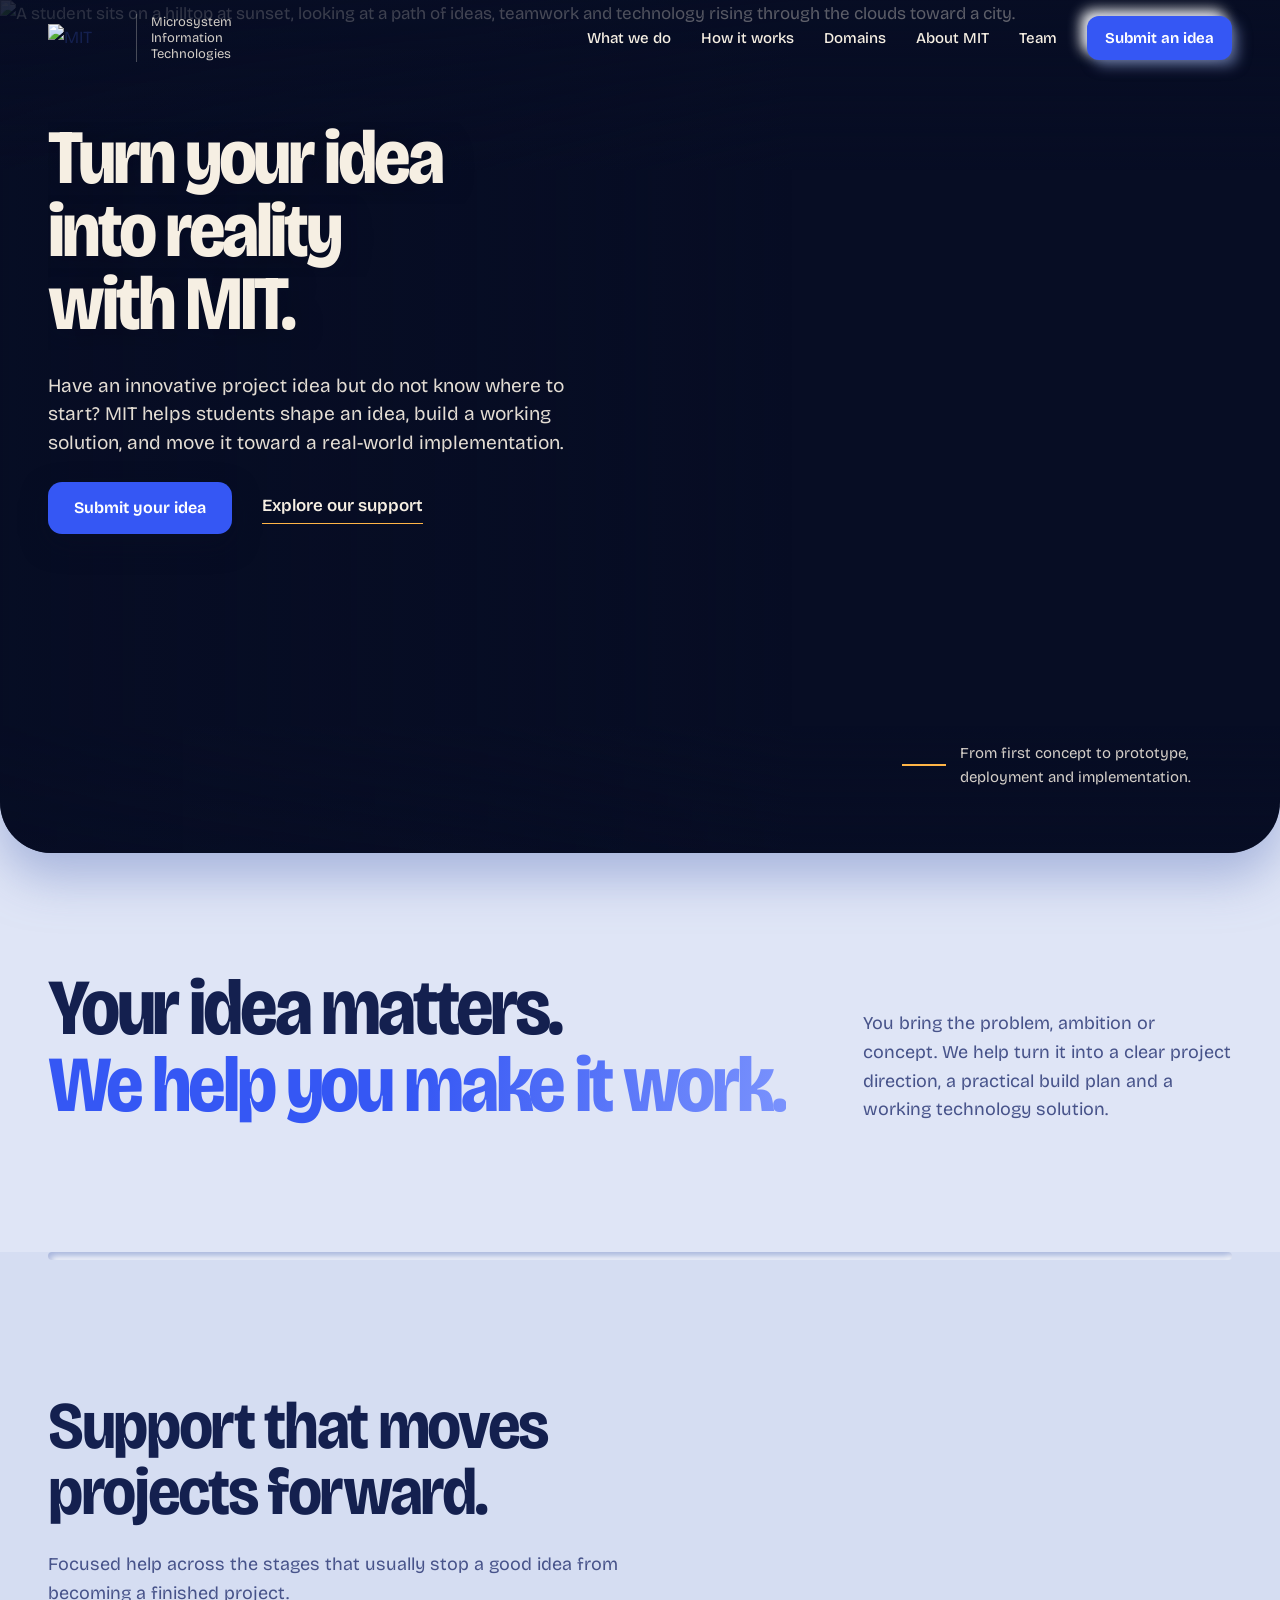
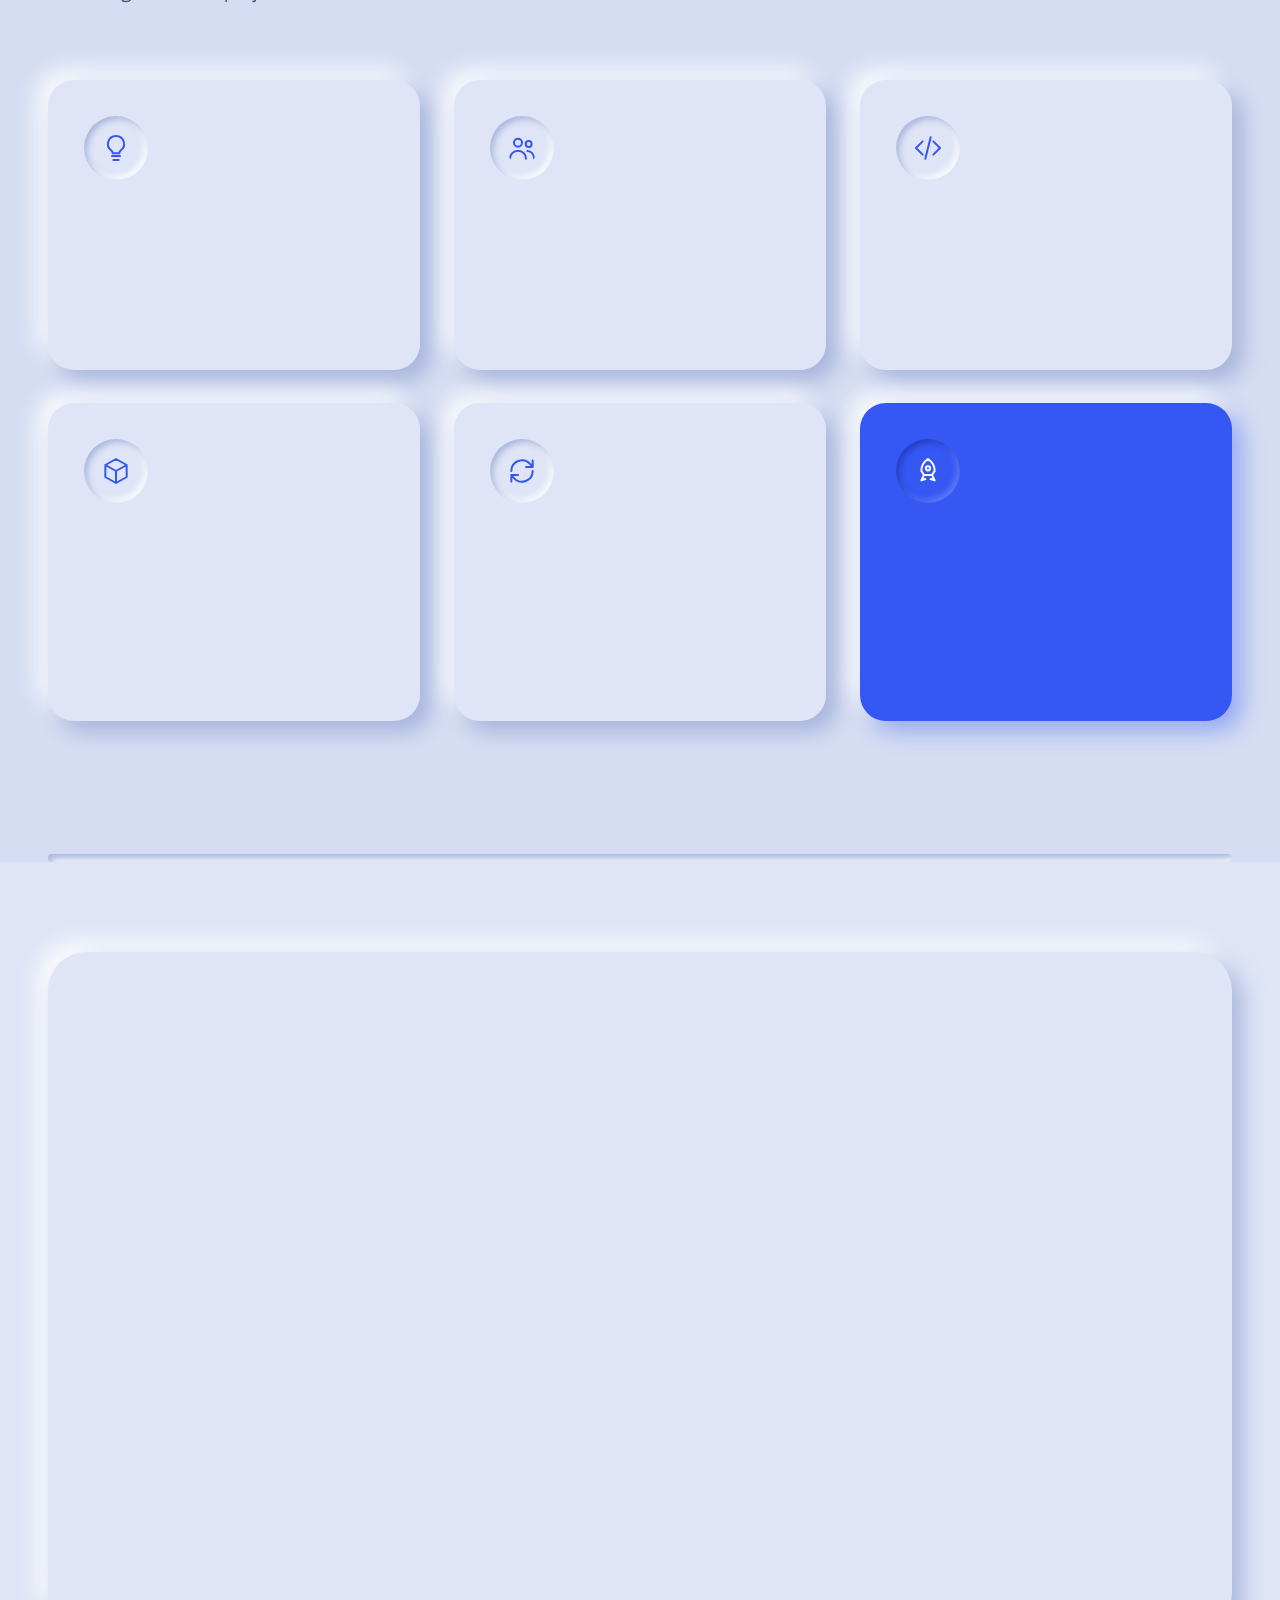
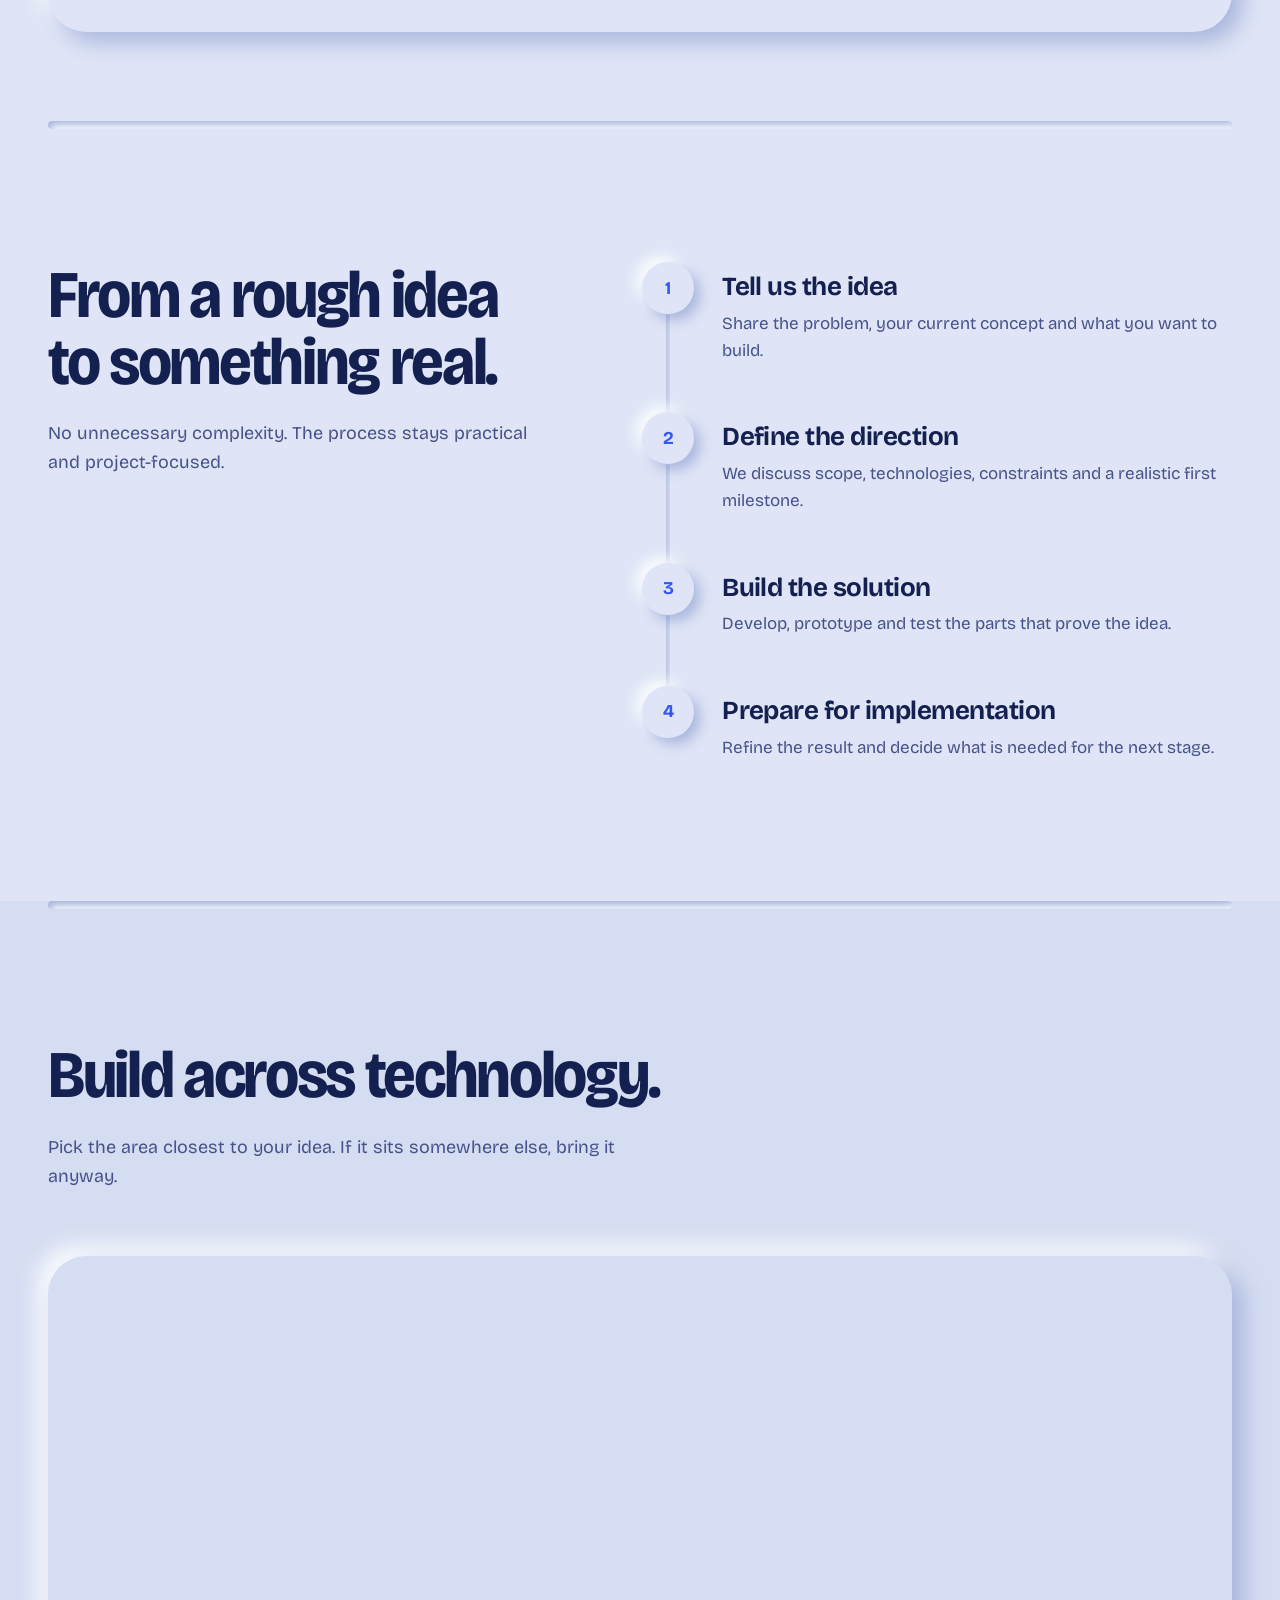
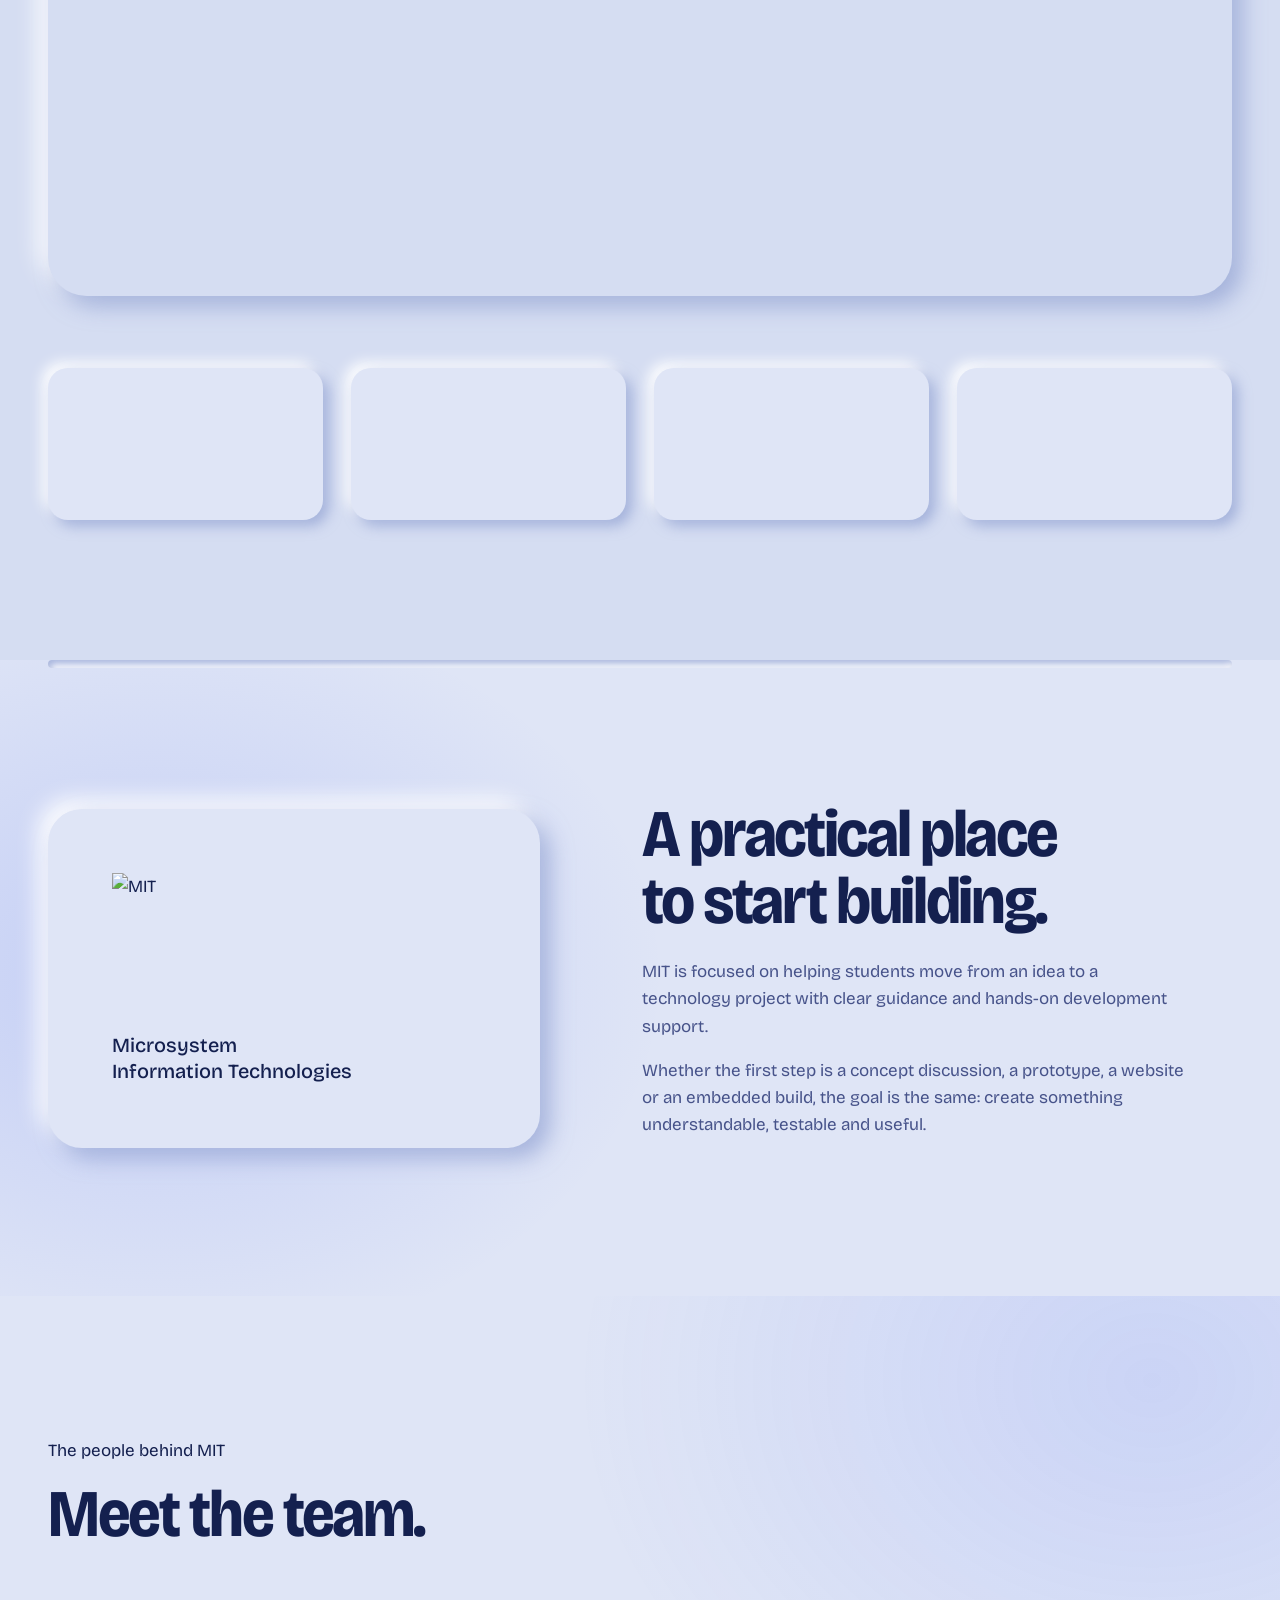
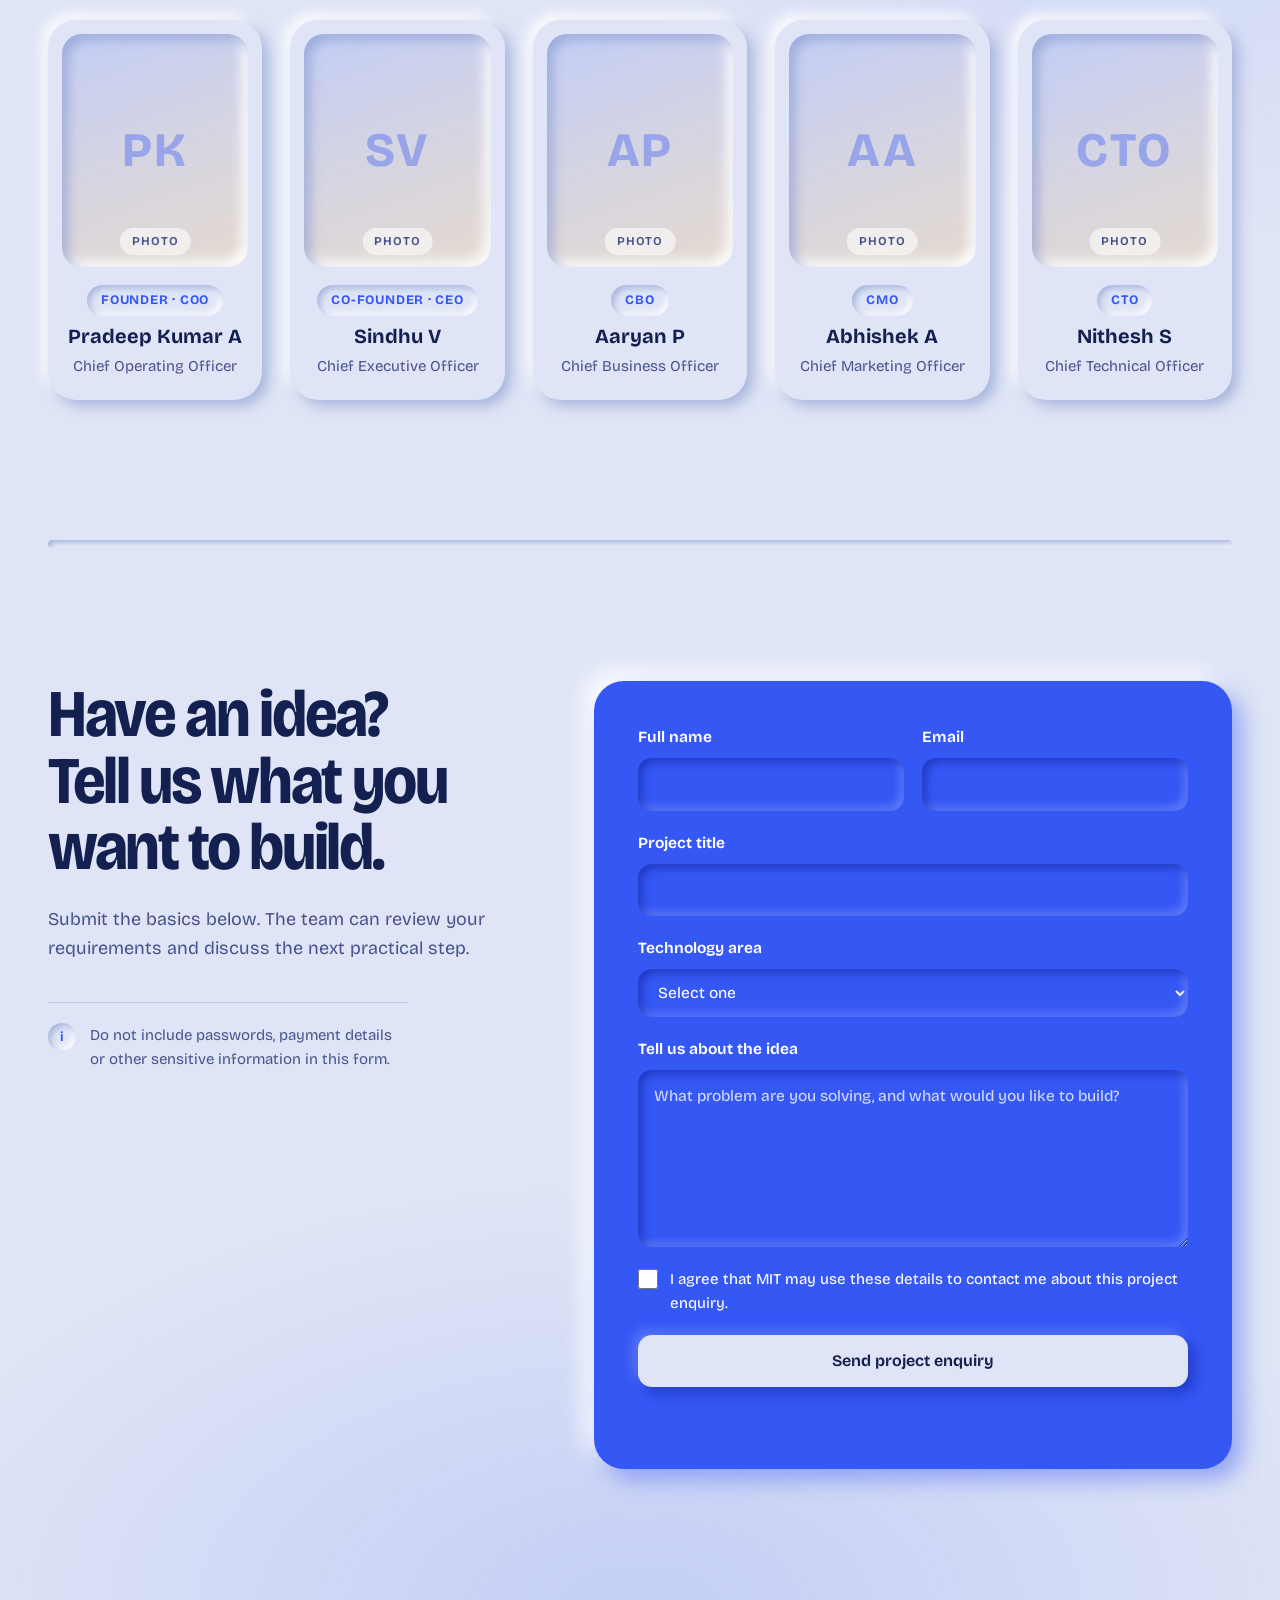
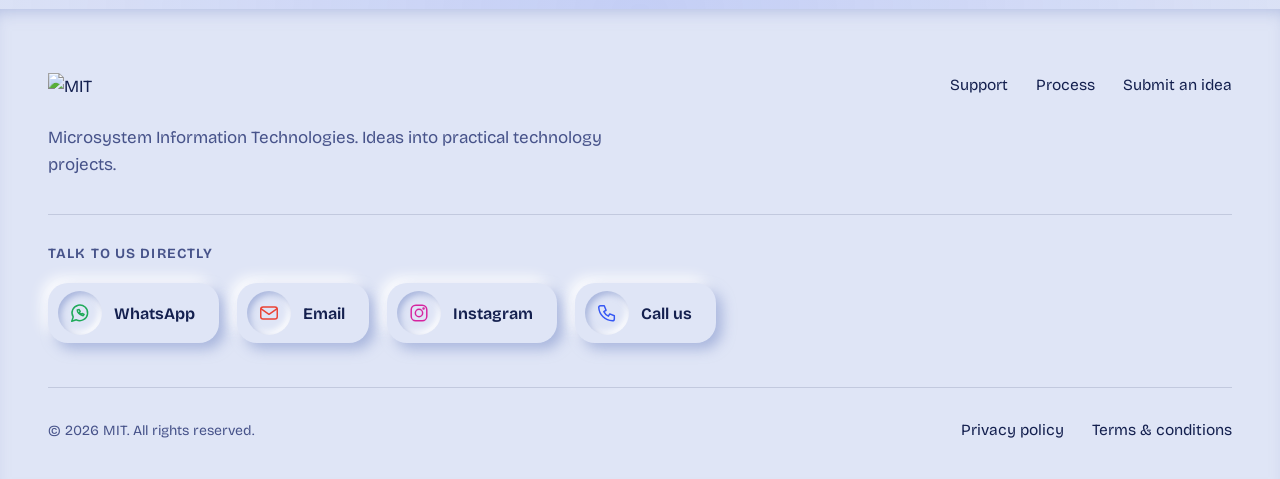
==== index.html @ 64e0bd20 "Add files via upload" ====
<!doctype html>
<html lang="en">
<head>
  <meta charset="utf-8">
  <meta name="viewport" content="width=device-width, initial-scale=1">
  <meta name="description" content="MIT helps students turn technology ideas into real-world projects through guidance, mentorship, development, prototyping and deployment support.">
  <meta name="theme-color" content="#dfe5f6">
  <title>MIT | Microsystem Information Technologies</title>
  <link rel="icon" type="image/png" href="assets/mit-logo1.png">
  <link rel="preconnect" href="https://fonts.googleapis.com">
  <link rel="preconnect" href="https://fonts.gstatic.com" crossorigin>
  <link href="https://fonts.googleapis.com/css2?family=Bricolage+Grotesque:opsz,wdth,wght@12..96,75..100,300..800&display=swap" rel="stylesheet">
  <script>document.documentElement.classList.add("js")</script>
  <link rel="stylesheet" href="styles.css">
</head>
<body>
  <a class="skip-link" href="#main">Skip to content</a>

  <header class="site-header" id="top">
    <div class="container nav-wrap">
      <a class="brand" href="#top" aria-label="MIT, Microsystem Information Technologies. Home">
        <img src="assets/mit-logo-mark.png" alt="MIT" width="288" height="110">
        <span class="brand-name">Microsystem Information Technologies</span>
      </a>

      <button class="nav-toggle" type="button" aria-expanded="false" aria-controls="site-nav">
        <span></span><span></span><span></span>
        <span class="sr-only">Open navigation</span>
      </button>

      <nav id="site-nav" class="site-nav" aria-label="Primary navigation">
        <a href="#services">What we do</a>
        <a href="#process">How it works</a>
        <a href="#domains">Domains</a>
        <a href="#about">About MIT</a>
        <a href="#team">Team</a>
        <a class="nav-cta" href="#submit">Submit an idea</a>
      </nav>
    </div>
  </header>

  <main id="main">
    <section class="hero">
      <div class="hero-art">
        <img src="assets/hero-dusk.jpg" alt="A student sits on a hilltop at sunset, looking at a path of ideas, teamwork and technology rising through the clouds toward a city." width="1536" height="1024" fetchpriority="high">
      </div>

      <div class="hero-copy container">
        <h1>
          <span class="line" style="--i:0"><span>Turn your idea</span></span>
          <span class="line" style="--i:1"><span>into reality</span></span>
          <span class="line" style="--i:2"><span>with MIT.</span></span>
        </h1>
        <p class="hero-lead">
          Have an innovative project idea but do not know where to start?
          MIT helps students shape an idea, build a working solution, and move it
          toward a real-world implementation.
        </p>
        <div class="hero-actions">
          <a class="button button-sun" href="#submit">Submit your idea</a>
          <a class="text-link" href="#services">Explore our support</a>
        </div>
      </div>

      <p class="hero-note">From first concept to prototype, deployment and implementation.</p>
    </section>

    <section class="statement">
      <div class="container statement-grid">
        <h2>Your idea matters. <span>We help you make it work.</span></h2>
        <p>
          You bring the problem, ambition or concept. We help turn it into a clear
          project direction, a practical build plan and a working technology solution.
        </p>
      </div>
    </section>

    <section class="services section" id="services">
      <div class="container">
        <div class="section-heading">
          <h2 class="h-section">Support that moves projects forward.</h2>
          <p class="lede">Focused help across the stages that usually stop a good idea from becoming a finished project.</p>
        </div>

        <div class="service-grid">
          <article class="service-card">
            <svg class="service-icon" viewBox="0 0 24 24" aria-hidden="true"><path d="M9 18h6M10 21h4M12 3a6 6 0 0 0-3.5 10.9c.6.5 1 1.2 1 2.1h5c0-.9.4-1.6 1-2.1A6 6 0 0 0 12 3z"/></svg>
            <h3>Idea guidance</h3>
            <p>Clarify the problem, users, scope and technical direction before you start building.</p>
          </article>
          <article class="service-card">
            <svg class="service-icon" viewBox="0 0 24 24" aria-hidden="true"><circle cx="9" cy="8" r="3"/><path d="M3 20c0-3.3 2.7-6 6-6s6 2.7 6 6"/><circle cx="17" cy="9" r="2.2"/><path d="M16 14.2c2.9.2 5 2.5 5 5.8"/></svg>
            <h3>Mentorship</h3>
            <p>Get practical guidance while making decisions, learning tools and solving project roadblocks.</p>
          </article>
          <article class="service-card">
            <svg class="service-icon" viewBox="0 0 24 24" aria-hidden="true"><path d="M8 7l-5 5 5 5M16 7l5 5-5 5M14 4l-4 16"/></svg>
            <h3>Technical development</h3>
            <p>Turn requirements into software, embedded systems and connected technology.</p>
          </article>
          <article class="service-card">
            <svg class="service-icon" viewBox="0 0 24 24" aria-hidden="true"><path d="M12 3l8 4.5v9L12 21l-8-4.5v-9L12 3zM12 12l8-4.5M12 12v9M12 12L4 7.5"/></svg>
            <h3>Prototyping</h3>
            <p>Build and test an early working version so assumptions can meet reality quickly.</p>
          </article>
          <article class="service-card">
            <svg class="service-icon" viewBox="0 0 24 24" aria-hidden="true"><path d="M4 12a8 8 0 0 1 14-5.3L20 9M20 4v5h-5M20 12a8 8 0 0 1-14 5.3L4 15M4 20v-5h5"/></svg>
            <h3>Project support</h3>
            <p>Keep the project moving through implementation, debugging, refinement and documentation.</p>
          </article>
          <article class="service-card service-card-end">
            <svg class="service-icon" viewBox="0 0 24 24" aria-hidden="true"><path d="M12 3c3 2 5 5 5 9l-2 3H9l-2-3c0-4 2-7 5-9zM9 15l-2 4 3-1M15 15l2 4-3-1"/><circle cx="12" cy="10" r="1.6"/></svg>
            <h3>Deployment and implementation</h3>
            <p>Move a validated project toward a usable deployment and a clearer real-world outcome.</p>
          </article>
        </div>
      </div>
    </section>

    <figure class="interlude">
      <img src="assets/idea-forming.jpg" alt="A student on a cliff watches a team gathered around sketches and laptops on a floating island, with a launching rocket and city skyline above." width="1536" height="1024" loading="lazy">
    </figure>

    <section class="process section" id="process">
      <div class="container process-layout">
        <div class="process-head">
          <h2 class="h-section">From a rough idea to something real.</h2>
          <p class="lede">No unnecessary complexity. The process stays practical and project-focused.</p>
        </div>

        <ol class="process-list">
          <li>
            <div><h3>Tell us the idea</h3><p>Share the problem, your current concept and what you want to build.</p></div>
          </li>
          <li>
            <div><h3>Define the direction</h3><p>We discuss scope, technologies, constraints and a realistic first milestone.</p></div>
          </li>
          <li>
            <div><h3>Build the solution</h3><p>Develop, prototype and test the parts that prove the idea.</p></div>
          </li>
          <li>
            <div><h3>Prepare for implementation</h3><p>Refine the result and decide what is needed for the next stage.</p></div>
          </li>
        </ol>
      </div>
    </section>

    <section class="domains" id="domains">
      <div class="container domains-head">
        <h2 class="h-section">Build across technology.</h2>
        <p class="lede">Pick the area closest to your idea. If it sits somewhere else, bring it anyway.</p>
      </div>

      <figure class="domains-art">
        <img src="assets/domains-sky.jpg" alt="Floating scenes of connected IoT devices, embedded circuit boards and a team building a website above a sunlit landscape." width="1536" height="772" loading="lazy">
      </figure>

      <ul class="container domain-list">
        <li><h3>IoT</h3><p>Connected devices, sensors, automation and data-driven systems.</p></li>
        <li><h3>Embedded systems</h3><p>Hardware and firmware that work together.</p></li>
        <li><h3>Websites</h3><p>Interfaces and a clear web presence.</p></li>
        <li><h3>Other technology projects</h3><p>Bring the problem. We can discuss the path.</p></li>
      </ul>
    </section>

    <section class="about section" id="about">
      <div class="container about-grid">
        <div class="about-mark">
          <img src="assets/mit-logo-mark.png" alt="MIT" width="288" height="110" loading="lazy">
          <p>Microsystem<br>Information Technologies</p>
        </div>
        <div class="about-copy">
          <h2 class="h-section">A practical place to start building.</h2>
          <p>
            MIT is focused on helping students move from an idea to a technology project
            with clear guidance and hands-on development support.
          </p>
          <p>
            Whether the first step is a concept discussion, a prototype, a website
            or an embedded build, the goal is the same: create something understandable,
            testable and useful.
          </p>
        </div>
      </div>
    </section>

    <section class="team section" id="team">
      <div class="container">
        <div class="section-heading team-head">
          <p class="eyebrow">The people behind MIT</p>
          <h2 class="h-section">Meet the team.</h2>
        </div>
        <ul class="team-grid">
          <li class="team-card">
            <div class="team-photo" data-initials="PK">
              <img src="assets/team/pradeep-kumar-a.jpg" alt="Photo of Pradeep Kumar A" loading="lazy" onerror="this.remove()">
            </div>
            <p class="team-role">Founder &middot; COO</p>
            <h3>Pradeep Kumar A</h3>
            <p class="team-title">Chief Operating Officer</p>
          </li>
          <li class="team-card">
            <div class="team-photo" data-initials="SV">
              <img src="assets/team/sindhu-v.jpg" alt="Photo of Sindhu V" loading="lazy" onerror="this.remove()">
            </div>
            <p class="team-role">Co-founder &middot; CEO</p>
            <h3>Sindhu V</h3>
            <p class="team-title">Chief Executive Officer</p>
          </li>
          <li class="team-card">
            <div class="team-photo" data-initials="AP">
              <img src="assets/team/aaryan-p.jpg" alt="Photo of Aaryan P" loading="lazy" onerror="this.remove()">
            </div>
            <p class="team-role">CBO</p>
            <h3>Aaryan P</h3>
            <p class="team-title">Chief Business Officer</p>
          </li>
          <li class="team-card">
            <div class="team-photo" data-initials="AA">
              <img src="assets/team/abhishek-a.jpg" alt="Photo of Abhishek A" loading="lazy" onerror="this.remove()">
            </div>
            <p class="team-role">CMO</p>
            <h3>Abhishek A</h3>
            <p class="team-title">Chief Marketing Officer</p>
          </li>
          <li class="team-card">
            <div class="team-photo" data-initials="CTO">
              <img src="assets/team/cto.jpg" alt="Photo of our CTO" loading="lazy" onerror="this.remove()">
            </div>
            <p class="team-role">CTO</p>
            <h3>Nithesh S</h3>
            <p class="team-title">Chief Technical Officer</p>
          </li>
        </ul>
      </div>
    </section>

    <section class="submit section" id="submit">
      <div class="container submit-shell">
        <div class="submit-copy">
          <h2 class="h-section">Have an idea? Tell us what you want to build.</h2>
          <p class="lede">
            Submit the basics below. The team can review your requirements and discuss
            the next practical step.
          </p>
          <div class="privacy-note">
            <span aria-hidden="true">i</span>
            <p>Do not include passwords, payment details or other sensitive information in this form.</p>
          </div>
        </div>

        <form class="idea-form" id="idea-form" novalidate>
          <input type="text" name="website" tabindex="-1" autocomplete="off" aria-hidden="true" style="position:absolute;left:-9999px;width:1px;height:1px;opacity:0;">
          <div class="form-row">
            <label>Full name <input name="name" type="text" autocomplete="name" required></label>
            <label>Email <input name="email" type="email" autocomplete="email" required></label>
          </div>
          <label>Project title <input name="project" type="text" required></label>
          <label>Technology area
            <select name="domain" required>
              <option value="">Select one</option>
              <option>IoT</option>
              <option>Embedded Systems</option>
              <option>Website</option>
              <option>Other technology project</option>
            </select>
          </label>
          <label>Tell us about the idea
            <textarea name="message" rows="6" placeholder="What problem are you solving, and what would you like to build?" required></textarea>
          </label>
          <label class="check-row">
            <input type="checkbox" name="consent" required>
            <span>I agree that MIT may use these details to contact me about this project enquiry.</span>
          </label>
          <button class="button button-blue" type="submit">Send project enquiry</button>
          <p class="form-status" id="form-status" role="status" aria-live="polite"></p>
                  </form>
      </div>
    </section>
  </main>

  <footer class="site-footer">
    <div class="container footer-grid">
      <div>
        <a class="footer-brand" href="#top" aria-label="MIT home">
          <img src="assets/mit-logo-mark.png" alt="MIT" width="288" height="110">
        </a>
        <p class="footer-note">Microsystem Information Technologies. Ideas into practical technology projects.</p>
      </div>
      <div class="footer-links">
        <a href="#services">Support</a>
        <a href="#process">Process</a>
        <a href="#submit">Submit an idea</a>
      </div>

      <div class="contact-bar">
        <p class="contact-title">Talk to us directly</p>
        <ul class="contact-list">
          <li>
            <a class="contact-btn" style="--brand:#1faa59" href="https://wa.me/9292025820?text=Hi%20i%20want%20to%20know%20more%20about%20your%20company" target="_blank" rel="noopener noreferrer" aria-label="Chat with MIT on WhatsApp">
              <span class="ico pulse"><svg viewBox="0 0 24 24" aria-hidden="true"><path d="M3 21l1.6-4.7A8.5 8.5 0 1 1 8 19.4L3 21z"/><path d="M9 8.6c-.3 2.6 2.9 6 6.3 6.3l1.2-1.3-2.1-1.1-1 .8a4.2 4.2 0 0 1-2-2l.8-1-1.1-2.1L9 8.6z"/></svg></span>
              <span class="label">WhatsApp</span>
            </a>
          </li>
          <li>
            <a class="contact-btn" style="--brand:#ea4335" href="https://mail.google.com/mail/?view=cm&amp;to=mi.technologiesprvt%40gmail.com" target="_blank" rel="noopener noreferrer" aria-label="Send MIT an email">
              <span class="ico"><svg viewBox="0 0 24 24" aria-hidden="true"><rect x="3" y="5.5" width="18" height="13" rx="2.5"/><path d="M3.5 7.5l8.5 6 8.5-6"/></svg></span>
              <span class="label">Email</span>
            </a>
          </li>
          <li>
            <a class="contact-btn" style="--brand:#d6249f" href="https://www.instagram.com/mitechnology08?dlrf=MXgxdHVmaXV5bmYzdg==" target="_blank" rel="noopener noreferrer" aria-label="Follow MIT on Instagram">
              <span class="ico"><svg viewBox="0 0 24 24" aria-hidden="true"><rect x="3.5" y="3.5" width="17" height="17" rx="5"/><circle cx="12" cy="12" r="4"/><circle cx="17" cy="7" r=".6"/></svg></span>
              <span class="label">Instagram</span>
            </a>
          </li>
          <li>
            <a class="contact-btn" style="--brand:#3557f4" href="tel:+917907288324" aria-label="Call MIT on +91 79072 88324">
              <span class="ico"><svg viewBox="0 0 24 24" aria-hidden="true"><path d="M5 4h4l2 5-2.5 1.5a11 11 0 0 0 5 5L15 13l5 2v3.5a2 2 0 0 1-2 2A15.5 15.5 0 0 1 3 6a2 2 0 0 1 2-2z"/></svg></span>
              <span class="label">Call us</span>
            </a>
          </li>
        </ul>
      </div>

      <div class="legal-row">
        <p class="copyright">© <span id="year"></span> MIT. All rights reserved.</p>
        <nav class="legal-links" aria-label="Legal">
          <a href="privacy.html">Privacy policy</a>
          <a href="terms.html">Terms &amp; conditions</a>
        </nav>
      </div>
    </div>
  </footer>

  <script src="script.js"></script>
</body>
</html>
---- styles.css ----
/* MIT — Microsystem Information Technologies
   Theme: soft blue neumorphism. One blue-tinted surface, raised and inset shapes,
   MIT blue as the single accent. The hero stays a dark dusk panel. */

:root {
  --surface: #dfe5f6;
  --blue: #3557f4;
  --blue-dark: #2442d6;
  --ink: #14204f;
  --muted: #47538a;
  --line: rgba(20, 32, 79, .14);
  --sh-d: rgba(130, 148, 204, .6);
  --sh-l: rgba(255, 255, 255, .95);

  /* hero only (dark panel over the illustration) */
  --midnight: #070d24;
  --cloud: #f6efe3;
  --sun: #ffb547;

  --raised: 10px 10px 22px var(--sh-d), -10px -10px 22px var(--sh-l);
  --raised-sm: 6px 6px 13px var(--sh-d), -6px -6px 13px var(--sh-l);
  --inset: inset 6px 6px 12px var(--sh-d), inset -6px -6px 12px var(--sh-l);
  --inset-sm: inset 3px 3px 6px var(--sh-d), inset -3px -3px 6px var(--sh-l);

  --font: "Bricolage Grotesque", "Inter", ui-sans-serif, system-ui, -apple-system, "Segoe UI", sans-serif;
  --gutter: clamp(20px, 4vw, 48px);
}

*, *::before, *::after { box-sizing: border-box; }
html { scroll-behavior: smooth; scroll-padding-top: 100px; }
body {
  margin: 0;
  background: var(--surface);
  color: var(--ink);
  font-family: var(--font);
  font-size: 1.0625rem;
  line-height: 1.6;
  -webkit-font-smoothing: antialiased;
  overflow-x: hidden;
}
a { color: inherit; text-decoration: none; }
button, input, select, textarea { font: inherit; }
img { max-width: 100%; display: block; }
h1, h2, h3, p { margin-top: 0; }
:focus-visible { outline: 3px solid var(--blue); outline-offset: 3px; }
.hero :focus-visible { outline-color: var(--cloud); }

.container { width: min(1200px, calc(100% - var(--gutter) * 2)); margin-inline: auto; }
.sr-only, .skip-link { position: absolute; width: 1px; height: 1px; overflow: hidden; clip: rect(0,0,0,0); white-space: nowrap; }
.skip-link:focus { width: auto; height: auto; clip: auto; padding: 12px 18px; background: var(--surface); color: var(--ink); z-index: 9999; left: 12px; top: 12px; }

.section { padding: clamp(80px, 11vw, 160px) 0; }

/* Headings */
.h-section {
  margin-bottom: 24px;
  font-size: clamp(2.4rem, 5.2vw, 4.6rem);
  font-weight: 720;
  font-stretch: 90%;
  line-height: 1;
  letter-spacing: -.035em;
  text-wrap: balance;
}
.lede { max-width: 34em; color: var(--muted); font-size: 1.125rem; }

/* Header */
.site-header {
  position: fixed; inset: 0 0 auto; z-index: 1000;
  background: transparent;
  border-bottom: 1px solid transparent;
  transition: background .3s ease, border-color .3s ease;
}
.site-header.scrolled {
  background: rgba(223, 229, 246, .84);
  border-color: var(--line);
  backdrop-filter: blur(14px);
  -webkit-backdrop-filter: blur(14px);
}
.site-header:not(.scrolled) .site-nav a:not(.nav-cta) { color: var(--cloud); }
.site-header:not(.scrolled) .site-nav a:not(.nav-cta):hover { color: var(--sun); }
.site-header:not(.scrolled) .brand-name { color: rgba(246, 239, 227, .85); border-color: rgba(246, 239, 227, .28); }
.site-header:not(.scrolled) .nav-toggle span:not(.sr-only) { background: var(--cloud); }
.nav-wrap { min-height: 76px; display: flex; align-items: center; justify-content: space-between; gap: 24px; }
.brand { display: inline-flex; align-items: center; gap: 14px; }
.brand img { width: 74px; height: auto; }
.brand-name { font-size: .8125rem; line-height: 1.25; color: var(--muted); max-width: 11em; padding-left: 14px; border-left: 1px solid var(--line); }

.site-nav { display: flex; align-items: center; gap: 30px; font-size: .9375rem; font-weight: 500; }
.site-nav a { color: var(--ink); transition: color .2s ease; }
.site-nav a:hover { color: var(--blue); }
.site-nav .nav-cta { padding: 10px 18px; background: var(--blue); color: #fff; font-weight: 650; border-radius: 12px; box-shadow: var(--raised-sm); transition: box-shadow .2s ease, background .2s ease; }
.site-nav .nav-cta:hover { background: var(--blue-dark); color: #fff; }
.nav-toggle { display: none; background: none; border: 0; padding: 10px; cursor: pointer; }
.nav-toggle span:not(.sr-only) { display: block; width: 24px; height: 2px; background: var(--ink); margin: 5px 0; transition: transform .25s ease, opacity .25s ease; }
.nav-toggle[aria-expanded="true"] span:nth-child(1) { transform: translateY(7px) rotate(45deg); }
.nav-toggle[aria-expanded="true"] span:nth-child(2) { opacity: 0; }
.nav-toggle[aria-expanded="true"] span:nth-child(3) { transform: translateY(-7px) rotate(-45deg); }

/* Buttons */
.button {
  display: inline-flex; align-items: center; justify-content: center;
  min-height: 52px; padding: 0 26px;
  border: 0; border-radius: 14px; cursor: pointer;
  font-size: 1rem; font-weight: 650;
  box-shadow: var(--raised-sm);
  transition: background .2s ease, transform .2s ease, box-shadow .2s ease;
}
.button:hover { transform: translateY(-2px); }
.button:active { transform: none; box-shadow: var(--inset-sm); }
.button-sun, .button-blue { background: var(--blue); color: #fff; }
.button-sun:hover, .button-blue:hover { background: var(--blue-dark); }
.text-link { font-weight: 600; padding-bottom: 3px; border-bottom: 1.5px solid var(--blue); transition: color .2s ease; }
.text-link:hover { color: var(--blue); }

/* Hero (dark dusk panel, unchanged composition) */
.hero {
  position: relative;
  min-height: max(66.67vw, 640px);
  padding-top: clamp(104px, 9.5vw, 170px);
  background: var(--midnight);
  color: var(--cloud);
  overflow: hidden;
  isolation: isolate;
  border-radius: 0 0 clamp(28px, 4vw, 56px) clamp(28px, 4vw, 56px);
  box-shadow: 0 24px 48px var(--sh-d);
}
.hero-art { position: absolute; inset: 0; z-index: -1; }
.hero-art img { width: 100%; height: 100%; object-fit: cover; object-position: 50% 100%; animation: settle 2.8s cubic-bezier(.2, .6, .2, 1) both; }
.hero-art::after {
  content: ""; position: absolute; inset: 0;
  background:
    linear-gradient(180deg, rgba(7,13,36,.7) 0%, rgba(7,13,36,0) 20%),
    linear-gradient(90deg, rgba(7,13,36,.62) 0%, rgba(7,13,36,.3) 38%, rgba(7,13,36,0) 62%),
    linear-gradient(180deg, rgba(7,13,36,0) 85%, rgba(7,13,36,.55) 100%);
}
.hero-copy { position: relative; }
.hero h1 {
  max-width: 9em;
  margin-bottom: clamp(20px, 2.4vw, 36px);
  font-size: clamp(3rem, 6vw, 7rem);
  font-weight: 760;
  font-stretch: 88%;
  line-height: .95;
  letter-spacing: -.04em;
  text-shadow: 0 2px 30px rgba(7, 13, 36, .35);
}
.hero h1 .line { display: block; overflow: hidden; padding-bottom: .12em; margin-bottom: -.12em; }
.hero h1 .line > span { display: block; transform: translateY(110%); animation: rise .95s cubic-bezier(.2, .7, .2, 1) forwards; animation-delay: calc(.2s + var(--i) * .13s); }
.hero-lead { max-width: 29em; font-size: clamp(1.0625rem, 1.5vw, 1.375rem); line-height: 1.5; color: rgba(246, 239, 227, .92); animation: fade .9s ease .85s both; }
.hero-actions { display: flex; align-items: center; flex-wrap: wrap; gap: 14px 30px; margin-top: 24px; animation: fade .9s ease 1s both; }
.hero .button { box-shadow: 0 10px 26px rgba(7, 13, 36, .5); }
.hero .text-link { color: var(--cloud); border-color: var(--sun); }
.hero .text-link:hover { color: var(--sun); }
.hero-note {
  position: absolute; right: max(var(--gutter), calc((100% - 1200px) / 2)); bottom: clamp(36px, 5vw, 80px);
  display: flex; align-items: center; gap: 14px;
  max-width: 22em; margin: 0; font-size: .9375rem; color: rgba(246, 239, 227, .86);
  animation: fade .9s ease 1.3s both;
}
.hero-note::before { content: ""; flex: none; width: 44px; height: 2px; background: var(--sun); }

@keyframes rise { to { transform: none; } }
@keyframes fade { from { opacity: 0; } to { opacity: 1; } }
@keyframes settle { from { transform: scale(1.07); filter: brightness(.5); } to { transform: none; filter: none; } }

/* Statement */
.statement { padding: clamp(70px, 9vw, 130px) 0 clamp(80px, 10vw, 150px); }
.statement-grid { display: grid; grid-template-columns: minmax(0, 8fr) minmax(0, 4fr); gap: clamp(32px, 6vw, 96px); align-items: end; }
.statement h2 { margin: 0; font-size: clamp(2.6rem, 6.2vw, 6rem); font-weight: 740; font-stretch: 88%; line-height: .98; letter-spacing: -.04em; }
.statement h2 span { display: block; color: var(--blue); }
.statement p { margin: 0; color: var(--muted); font-size: 1.125rem; }

/* Services */
.section-heading { max-width: 760px; margin-bottom: clamp(40px, 6vw, 72px); }
.service-grid { display: grid; grid-template-columns: repeat(3, 1fr); gap: clamp(22px, 2.6vw, 36px); }
.service-card { display: flex; flex-direction: column; min-height: 290px; padding: clamp(24px, 3vw, 36px); background: var(--surface); border-radius: 26px; box-shadow: var(--raised); transition: box-shadow .25s ease, transform .5s cubic-bezier(.2, .8, .2, 1); }
.service-card:hover { box-shadow: 14px 14px 30px var(--sh-d), -14px -14px 30px var(--sh-l); }
.service-icon { width: 64px; height: 64px; padding: 16px; margin-bottom: 40px; border-radius: 50%; box-shadow: var(--inset-sm); fill: none; stroke: var(--blue); stroke-width: 1.5; stroke-linecap: round; stroke-linejoin: round; }
.service-card h3 { margin: auto 0 10px; font-size: 1.5rem; font-weight: 680; letter-spacing: -.02em; line-height: 1.15; }
.service-card p { margin: 0; color: var(--muted); font-size: 1rem; max-width: 22em; }
.service-card-end { background: var(--blue); color: #fff; box-shadow: 10px 10px 22px rgba(53, 87, 244, .4), -10px -10px 22px var(--sh-l); }
.service-card-end:hover { box-shadow: 14px 14px 30px rgba(53, 87, 244, .45), -14px -14px 30px var(--sh-l); }
.service-card-end .service-icon { stroke: #fff; box-shadow: inset 3px 3px 6px rgba(20, 40, 150, .55), inset -3px -3px 6px rgba(120, 150, 255, .6); }
.service-card-end p { color: rgba(255, 255, 255, .88); }

/* Breaks between sections: a pressed-in groove, plus alternate tinted bands */
.services, .process, .domains, .about, .submit { position: relative; }
.services::before, .services::after, .process::before, .domains::before, .about::before, .submit::before {
  content: ""; position: absolute; left: 50%; transform: translateX(-50%);
  width: min(1200px, calc(100% - var(--gutter) * 2)); height: 8px; border-radius: 8px; box-shadow: var(--inset-sm);
}
.services::before, .process::before, .domains::before, .about::before, .submit::before { top: 0; }
.services::after { bottom: 0; }
.services, .domains { background: #d5ddf2; }

/* Idea interlude */
.interlude { width: min(1200px, calc(100% - var(--gutter) * 2)); margin: clamp(48px, 7vw, 96px) auto clamp(48px, 7vw, 96px); border-radius: clamp(24px, 3vw, 40px); overflow: hidden; box-shadow: var(--raised); }
.interlude img { width: 100%; aspect-ratio: 16 / 9; max-height: 680px; object-fit: cover; object-position: 50% 30%; }

/* Process */
.process { padding-top: clamp(80px, 11vw, 160px); }
.process-layout { display: grid; grid-template-columns: minmax(0, 5fr) minmax(0, 6fr); gap: clamp(40px, 8vw, 120px); align-items: start; }
.process-head { position: sticky; top: 120px; }
.process-list { margin: 0; padding: 0; list-style: none; counter-reset: step; }
.process-list li { position: relative; display: grid; grid-template-columns: 56px 1fr; gap: 24px; padding-bottom: 48px; counter-increment: step; }
.process-list li:last-child { padding-bottom: 0; }
.process-list li::before {
  content: counter(step);
  display: grid; place-items: center; width: 52px; height: 52px;
  border-radius: 50%; background: var(--surface); box-shadow: var(--raised-sm);
  color: var(--blue); font-weight: 700; font-size: 1.125rem; position: relative; z-index: 1;
}
.process-list li:not(:last-child)::after { content: ""; position: absolute; left: 24px; top: 52px; bottom: 0; width: 4px; border-radius: 4px; box-shadow: var(--inset-sm); }
.process-list h3 { margin: 10px 0 8px; font-size: 1.625rem; font-weight: 680; letter-spacing: -.02em; line-height: 1.15; }
.process-list p { margin: 0; color: var(--muted); max-width: 30em; }

/* Domains */
.domains { padding: clamp(80px, 11vw, 160px) 0; }
.domains-head { padding-bottom: clamp(24px, 4vw, 48px); }
.domains-art { width: min(1200px, calc(100% - var(--gutter) * 2)); margin: 0 auto; border-radius: clamp(24px, 3vw, 40px); overflow: hidden; box-shadow: var(--raised); }
.domains-art img { width: 100%; aspect-ratio: 1536 / 772; max-height: 640px; object-fit: cover; object-position: 50% 40%; }
.domain-list { display: grid; grid-template-columns: repeat(4, 1fr); gap: clamp(18px, 2.2vw, 30px); margin: clamp(40px, 6vw, 72px) auto 0; padding: 0; list-style: none; }
.domain-list li { padding: 22px 20px 24px; background: var(--surface); border-radius: 20px; box-shadow: var(--raised-sm); }
.domain-list h3 { margin-bottom: 8px; font-size: 1.375rem; font-weight: 680; letter-spacing: -.02em; line-height: 1.15; }
.domain-list p { margin: 0; color: var(--muted); font-size: .9688rem; line-height: 1.5; }

/* About */
.about { background: radial-gradient(40% 60% at 12% 50%, rgba(53, 87, 244, .16), rgba(53, 87, 244, 0) 100%), var(--surface); }
.about-grid { display: grid; grid-template-columns: minmax(0, 5fr) minmax(0, 6fr); gap: clamp(40px, 8vw, 120px); align-items: center; }
.about-mark { padding: clamp(32px, 5vw, 64px); border-radius: 34px; background: var(--surface); box-shadow: var(--raised); }
.about-mark img { width: min(100%, 360px); height: auto; }
.about-mark p { margin: 22px 0 0; font-size: 1.25rem; font-weight: 500; line-height: 1.3; color: var(--ink); }
.about-copy p:not(.h-section) { max-width: 32em; color: var(--muted); }

/* Submit */
.submit { background: radial-gradient(60% 40% at 50% 100%, rgba(53, 87, 244, .16), rgba(53, 87, 244, 0) 100%), var(--surface); }
.submit-shell { display: grid; grid-template-columns: minmax(0, 5fr) minmax(0, 7fr); gap: clamp(40px, 7vw, 100px); align-items: start; }
.submit-copy .lede { margin-bottom: 40px; }
.privacy-note { display: flex; align-items: flex-start; gap: 14px; max-width: 24em; padding-top: 20px; border-top: 1px solid var(--line); color: var(--muted); font-size: .9375rem; }
.privacy-note > span { flex: none; display: grid; place-items: center; width: 28px; height: 28px; border-radius: 50%; box-shadow: var(--inset-sm); color: var(--blue); font-size: .8125rem; font-weight: 700; }
.privacy-note p { margin: 0; }

.idea-form { padding: clamp(24px, 4vw, 44px); background: var(--blue); color: #fff; border-radius: 30px; box-shadow: 10px 10px 22px rgba(53, 87, 244, .45), -10px -10px 22px var(--sh-l); }
.idea-form label { display: block; margin-bottom: 20px; font-size: .9688rem; font-weight: 650; }
.form-row { display: grid; grid-template-columns: 1fr 1fr; gap: 0 18px; }
.idea-form input, .idea-form select, .idea-form textarea {
  display: block; width: 100%; margin-top: 8px; padding: 14px 16px;
  border: 0; border-radius: 14px; background: var(--blue); color: #fff;
  box-shadow: inset 4px 4px 9px rgba(16, 36, 160, .6), inset -4px -4px 9px rgba(125, 152, 255, .6);
  font-weight: 450; resize: vertical;
}
.idea-form option { color: var(--ink); background: #fff; }
.idea-form input::placeholder, .idea-form textarea::placeholder { color: rgba(255, 255, 255, .78); }
.idea-form input:focus, .idea-form select:focus, .idea-form textarea:focus { outline: none; box-shadow: inset 4px 4px 9px rgba(16, 36, 160, .6), inset -4px -4px 9px rgba(125, 152, 255, .6), 0 0 0 2px #fff; }
.idea-form :focus-visible { outline-color: #fff; }
.idea-form .check-row { display: flex; gap: 12px; align-items: flex-start; font-weight: 450; font-size: .9375rem; }
.idea-form .check-row input { width: 20px; height: 20px; margin: 2px 0 0; padding: 0; flex: none; accent-color: #fff; box-shadow: none; }
.idea-form .button { width: 100%; background: var(--surface); color: var(--ink); box-shadow: 6px 6px 14px rgba(16, 36, 160, .55), -5px -5px 12px rgba(125, 152, 255, .55); }
.idea-form .button:hover { background: #fff; }
.idea-form .button:active { box-shadow: inset 3px 3px 6px var(--sh-d), inset -3px -3px 6px var(--sh-l); }
.form-status { min-height: 24px; margin: 14px 0 0; font-size: .9375rem; font-weight: 600; }
.form-status.success { color: #c9ffd9; }
.form-status.error { color: #ffd6d2; }
.form-disclaimer { margin: 8px 0 0; color: rgba(255, 255, 255, .88); font-size: .8125rem; }

/* Footer */
.site-footer { background: var(--surface); padding: 64px 0 28px; box-shadow: inset 0 10px 18px -10px var(--sh-d); }
.footer-grid { display: grid; grid-template-columns: 1fr 1fr; gap: 36px; }
.footer-brand img { width: 84px; height: auto; }
.footer-note { margin: 18px 0 0; color: var(--muted); }
.footer-links { display: flex; flex-wrap: wrap; align-content: flex-start; justify-content: flex-end; gap: 12px 28px; font-size: .9688rem; }
.footer-links a { color: var(--ink); transition: color .2s ease; }
.footer-links a:hover { color: var(--blue); }
.copyright { grid-column: 1 / -1; margin: 20px 0 0; padding-top: 22px; border-top: 1px solid var(--line); color: var(--muted); font-size: .875rem; }

/* Legal pages */
.legal { padding: clamp(130px, 14vw, 190px) 0 clamp(70px, 9vw, 120px); background: radial-gradient(70% 40% at 80% 0%, rgba(53,87,244,.16), rgba(53,87,244,0) 70%), var(--surface); }
.legal-body { max-width: 720px; }
.legal h1 { margin-bottom: 18px; font-size: clamp(2.8rem, 7vw, 5.5rem); font-weight: 740; font-stretch: 88%; line-height: .98; letter-spacing: -.04em; }
.legal h2 { margin: 44px 0 10px; font-size: 1.5rem; font-weight: 680; letter-spacing: -.02em; }
.legal p { color: var(--muted); }
.legal .updated { color: var(--blue); font-weight: 600; margin-bottom: 36px; }

/* Responsive */
@media (max-width: 1000px) {
  .domain-list { grid-template-columns: repeat(2, 1fr); }
}
@media (max-width: 900px) {
  .brand-name { display: none; }
  .site-nav {
    position: absolute; left: var(--gutter); right: var(--gutter); top: 84px; padding: 22px;
    display: none; flex-direction: column; align-items: stretch; gap: 18px;
    background: var(--surface); border-radius: 20px; box-shadow: var(--raised);
  }
  .site-nav.open { display: flex; }
  .site-nav .nav-cta { text-align: center; }
  .site-header .site-nav a:not(.nav-cta), .site-header:not(.scrolled) .site-nav a:not(.nav-cta) { color: var(--ink); }
  .nav-toggle { display: block; }

  .statement-grid, .process-layout, .about-grid, .submit-shell { grid-template-columns: 1fr; }
  .process-head { position: static; }
  .service-grid { grid-template-columns: 1fr 1fr; }
  .about-mark img { width: min(70%, 300px); }
  .footer-grid { grid-template-columns: 1fr; }
  .footer-links { justify-content: flex-start; }
  .legal-row { flex-direction: column-reverse; align-items: flex-start; }
}
@media (max-width: 760px) {
  .hero { min-height: 0; display: flex; flex-direction: column; padding-top: 108px; }
  .hero-copy { z-index: 1; }
  .hero h1 { font-size: clamp(2.9rem, 13.5vw, 4.4rem); max-width: none; }
  .hero-art { position: relative; inset: auto; z-index: 0; order: 2; height: 118vw; max-height: 620px; margin-top: -40px; }
  .hero-art img { object-position: 22% 100%; }
  .hero-art::after { background: linear-gradient(180deg, var(--midnight) 0%, rgba(7,13,36,0) 26%, rgba(7,13,36,0) 82%, var(--midnight) 100%); }
  .hero-note { position: static; order: 3; margin: 4px var(--gutter) 44px; }
  .hero-actions { margin-bottom: 8px; }
  .interlude img { aspect-ratio: 4 / 3; object-position: 30% 40%; }
}
@media (max-width: 600px) {
  .service-grid, .form-row { grid-template-columns: 1fr; }
  .contact-list { display: grid; grid-template-columns: 1fr 1fr; }
  .contact-btn { width: 100%; }
  .service-card { min-height: 240px; }
  .service-icon { margin-bottom: 32px; }
  .domain-list { grid-template-columns: 1fr 1fr; }
  .domains-art img { aspect-ratio: 4 / 3; object-position: 55% 40%; }
  .process-list li { grid-template-columns: 52px 1fr; gap: 18px; }
}
@media (prefers-reduced-motion: reduce) {
  html { scroll-behavior: auto; }
  *, *::before, *::after { animation: none !important; transition-duration: .01ms !important; }
  .hero h1 .line > span { transform: none; }
  .js .reveal { opacity: 1 !important; transform: none !important; }
  .scroll-progress, .sparks { display: none; }
}


/* ============ Footer: contact buttons + legal row ============ */
.contact-bar { grid-column: 1 / -1; padding-top: 28px; border-top: 1px solid var(--line); }
.contact-title { margin: 0 0 18px; font-size: .875rem; font-weight: 650; letter-spacing: .08em; text-transform: uppercase; color: var(--muted); }
.contact-list { display: flex; flex-wrap: wrap; gap: 18px; margin: 0; padding: 0; list-style: none; }
.contact-btn {
  --brand: var(--blue);
  position: relative; display: inline-flex; align-items: center; gap: 12px;
  min-height: 60px; padding: 8px 24px 8px 10px;
  border-radius: 20px; background: var(--surface); color: var(--ink);
  font-weight: 650; font-size: 1rem;
  box-shadow: var(--raised-sm);
  -webkit-tap-highlight-color: transparent; touch-action: manipulation;
  transition: transform .25s cubic-bezier(.2, .8, .2, 1), box-shadow .25s ease, color .25s ease;
}
.contact-btn .ico {
  position: relative; flex: none; display: grid; place-items: center;
  width: 44px; height: 44px; border-radius: 50%;
  color: var(--brand); box-shadow: var(--inset-sm);
  transition: background .25s ease, color .25s ease, transform .35s cubic-bezier(.3, 1.6, .4, 1);
}
.contact-btn svg { width: 22px; height: 22px; fill: none; stroke: currentColor; stroke-width: 1.6; stroke-linecap: round; stroke-linejoin: round; }
.contact-btn:hover { transform: translateY(-4px); box-shadow: 10px 12px 22px var(--sh-d), -8px -8px 18px var(--sh-l); }
.contact-btn:hover .ico { background: var(--brand); color: #fff; transform: rotate(-10deg) scale(1.08); }
.contact-btn:active { transform: translateY(0); box-shadow: var(--inset-sm); }
.contact-btn:focus-visible { outline-color: var(--brand); }
.ico.pulse::after {
  content: ""; position: absolute; inset: 0; border-radius: 50%;
  box-shadow: 0 0 0 0 var(--brand); opacity: .55;
  animation: ring 2.4s ease-out infinite;
}
@keyframes ring { to { box-shadow: 0 0 0 14px transparent; opacity: 0; } }

.legal-row { grid-column: 1 / -1; display: flex; flex-wrap: wrap; align-items: center; justify-content: space-between; gap: 14px 28px; margin-top: 8px; padding-top: 22px; border-top: 1px solid var(--line); }
.legal-row .copyright { grid-column: auto; margin: 0; padding: 0; border: 0; }
.legal-links { display: flex; flex-wrap: wrap; gap: 8px 28px; font-size: .9688rem; }
.legal-links a { padding: 8px 0; transition: color .2s ease; }
.legal-links a:hover { color: var(--blue); }

/* ============ Scroll animation ============ */
.scroll-progress {
  position: fixed; inset: 0 0 auto; z-index: 1100; height: 3px;
  background: linear-gradient(90deg, var(--blue), #7b93ff 55%, var(--sun));
  transform-origin: 0 50%; transform: scaleX(var(--sp, 0));
  pointer-events: none;
}

/* Elements start hidden only when JS is running, so the page never ends up blank. */
.js .reveal {
  opacity: 0; transform: translateY(44px) scale(.98);
  transition: opacity .8s ease, transform .9s cubic-bezier(.2, .8, .2, 1);
  transition-delay: var(--d, 0ms);
  will-change: opacity, transform;
}
.js .reveal.from-left  { transform: translateX(-56px); }
.js .reveal.from-right { transform: translateX(56px); }
.js .reveal.zoom       { transform: scale(.92); }
.js .reveal.in { opacity: 1; transform: none; }
.js .reveal.in { will-change: auto; }

/* Pictures: unveil with a soft clip, then drift slowly while scrolling */
.js .interlude.reveal, .js .domains-art.reveal { clip-path: inset(0 0 14% 0 round 40px); }
.js .interlude.reveal.in, .js .domains-art.reveal.in { clip-path: inset(0 0 0 0 round 40px); transition: opacity .8s ease, transform .9s cubic-bezier(.2,.8,.2,1), clip-path 1.2s cubic-bezier(.2,.8,.2,1); }
.interlude img, .domains-art img { transform: translateY(var(--drift, 0px)) scale(1.12); will-change: transform; }

/* Process: the connecting line fills in as you scroll, numbers light up when reached */
.process-list li:not(:last-child)::after {
  background: linear-gradient(180deg, var(--blue) calc(var(--fill, 0) * 100%), transparent 0);
}
.process-list li::before { transition: background .4s ease, color .4s ease, transform .5s cubic-bezier(.3, 1.6, .4, 1); }
.process-list li.active::before { background: var(--blue); color: #fff; transform: scale(1.12); }

/* ============ Creative animation ============ */
/* Rising embers in the hero: ideas drifting up into the sunrise */
.sparks { position: absolute; inset: 0; z-index: 0; pointer-events: none; overflow: hidden; }
.sparks i {
  position: absolute; bottom: -12px; left: var(--x); width: var(--s); height: var(--s);
  border-radius: 50%; background: var(--sun);
  box-shadow: 0 0 12px 3px rgba(255, 181, 71, .65);
  opacity: 0;
  animation: ember var(--t) linear var(--dl) infinite;
}
@keyframes ember {
  0%   { transform: translate(0, 0) scale(.6); opacity: 0; }
  12%  { opacity: .9; }
  100% { transform: translate(var(--dx), -78vh) scale(1); opacity: 0; }
}
.hero-copy, .hero-note { will-change: transform, opacity; }
.hero-art img { will-change: transform; }

/* Gradient shimmer across the highlighted statement line */
.statement h2 span {
  background: linear-gradient(100deg, var(--blue) 20%, #8aa0ff 45%, var(--blue) 70%);
  background-size: 250% 100%;
  -webkit-background-clip: text; background-clip: text;
  -webkit-text-fill-color: transparent; color: transparent;
  animation: shimmer 5s ease-in-out infinite;
}
@keyframes shimmer { 0%, 100% { background-position: 100% 0; } 50% { background-position: 0 0; } }

/* Service icons bob gently, staggered */
.service-icon { animation: bob 4.5s ease-in-out infinite; }
.service-card:nth-child(2n) .service-icon { animation-delay: -1.2s; }
.service-card:nth-child(3n) .service-icon { animation-delay: -2.4s; }
@keyframes bob { 0%, 100% { transform: translateY(0); } 50% { transform: translateY(-6px); } }

/* Cards respond to the pointer with a light 3D tilt (set from script.js) */
.service-card, .domain-list li { transform-style: preserve-3d; }
.service-card.tilting, .domain-list li.tilting { transition: box-shadow .25s ease, transform .12s linear; transform: perspective(900px) rotateX(var(--rx, 0deg)) rotateY(var(--ry, 0deg)) translateY(-4px); }

/* Sweeping shine on primary call-to-action buttons */
.button-sun, .nav-cta { position: relative; overflow: hidden; }
.button-sun::after, .nav-cta::after {
  content: ""; position: absolute; top: 0; bottom: 0; left: -60%; width: 40%;
  background: linear-gradient(100deg, transparent, rgba(255, 255, 255, .45), transparent);
  transform: skewX(-20deg);
  animation: shine 4.5s ease-in-out 2s infinite;
}
@keyframes shine { 0% { left: -60%; } 28%, 100% { left: 140%; } }

/* Domain cards lift on hover */
.domain-list li { transition: transform .3s cubic-bezier(.2, .8, .2, 1), box-shadow .3s ease; }
.domain-list li:hover { box-shadow: var(--raised); }

@media (max-width: 600px) {
  .contact-list { display: grid; grid-template-columns: 1fr 1fr; gap: 14px; }
  .contact-btn { width: 100%; padding-right: 14px; gap: 10px; }
  .legal-row { flex-direction: column-reverse; align-items: flex-start; }
}


/* ============ Team ============ */
.team { background: radial-gradient(45% 55% at 90% 10%, rgba(53, 87, 244, .12), rgba(53, 87, 244, 0) 100%), var(--surface); }
.team-grid { display: flex; flex-wrap: wrap; justify-content: center; gap: 28px; margin: 0; padding: 0; list-style: none; }
.team-card {
  flex: 1 1 200px; max-width: 232px; padding: 14px 14px 22px; text-align: center;
  border-radius: 28px; background: var(--surface); box-shadow: var(--raised-sm);
  transition: box-shadow .3s ease, transform .5s cubic-bezier(.2, .8, .2, 1);
}
.team-card:hover { box-shadow: var(--raised); }
.team-photo {
  position: relative; overflow: hidden; aspect-ratio: 4 / 5; border-radius: 20px;
  display: grid; place-items: center; box-shadow: var(--inset);
  background: linear-gradient(160deg, rgba(53, 87, 244, .16), rgba(255, 181, 71, .22));
}
.team-photo::before { /* initials placeholder, hidden once a photo loads on top */
  content: attr(data-initials); font-size: clamp(2.2rem, 4vw, 3rem); font-weight: 750; letter-spacing: .04em;
  color: rgba(53, 87, 244, .38);
}
.team-photo::after { /* "add photo" hint */
  content: "Photo"; position: absolute; bottom: 12px; left: 50%; transform: translateX(-50%);
  padding: 4px 12px; border-radius: 999px; font-size: .75rem; font-weight: 650; letter-spacing: .08em; text-transform: uppercase;
  color: var(--muted); background: rgba(255, 255, 255, .55);
}
.team-photo img { position: absolute; inset: 0; z-index: 1; width: 100%; height: 100%; object-fit: cover; transition: transform .8s cubic-bezier(.2, .8, .2, 1); }
.team-photo:has(img)::after { display: none; }
.team-photo:has(img)::before { display: none; }
.team-card:hover .team-photo img { transform: scale(1.06); }
.team-role {
  display: inline-block; margin: 18px 0 8px; padding: 5px 14px; border-radius: 999px;
  font-size: .8125rem; font-weight: 700; letter-spacing: .06em; text-transform: uppercase;
  color: var(--blue); box-shadow: var(--inset-sm);
}
.team-card h3 { margin: 0; font-size: 1.25rem; line-height: 1.2; }
.team-title { margin: 6px 0 0; font-size: .9375rem; color: var(--muted); }
@media (max-width: 600px) {
  .team-grid { gap: 20px; }
  .team-card { flex-basis: calc(50% - 10px); max-width: none; padding: 10px 10px 18px; border-radius: 22px; }
  .team-card h3 { font-size: 1.0625rem; }
  .team-role { font-size: .6875rem; padding: 4px 10px; }
}

/* ============ Custom cursor: "circuit node" (drawn on a canvas by script.js) ============ */
@media (pointer: fine) {
  html.has-custom-cursor body,
  html.has-custom-cursor a,
  html.has-custom-cursor button,
  html.has-custom-cursor input,
  html.has-custom-cursor textarea,
  html.has-custom-cursor select,
  html.has-custom-cursor label,
  html.has-custom-cursor summary,
  html.has-custom-cursor [role="button"] { cursor: none; }
  .mit-cursor-canvas { position: fixed; inset: 0; width: 100vw; height: 100vh; z-index: 99999; pointer-events: none; }
}
@media (pointer: coarse), (prefers-reduced-motion: reduce) {
  .mit-cursor-canvas { display: none !important; }
}
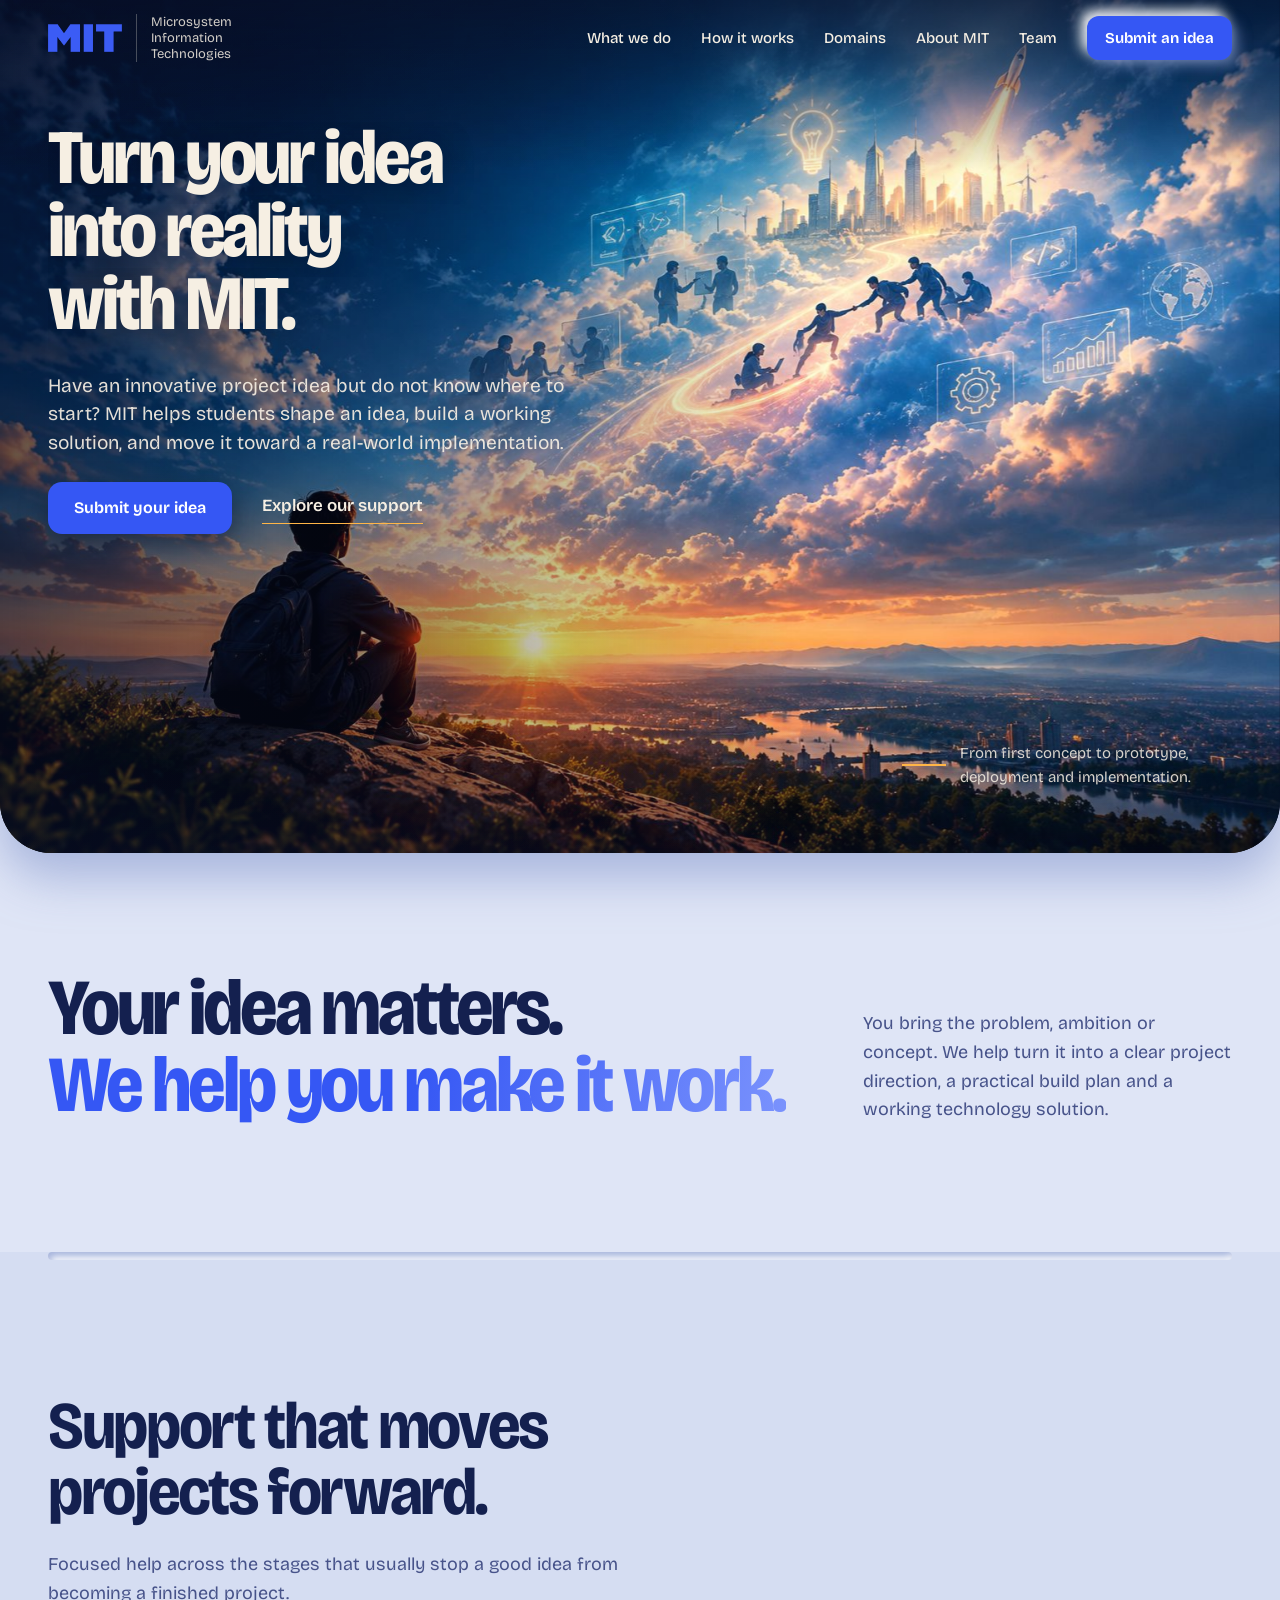
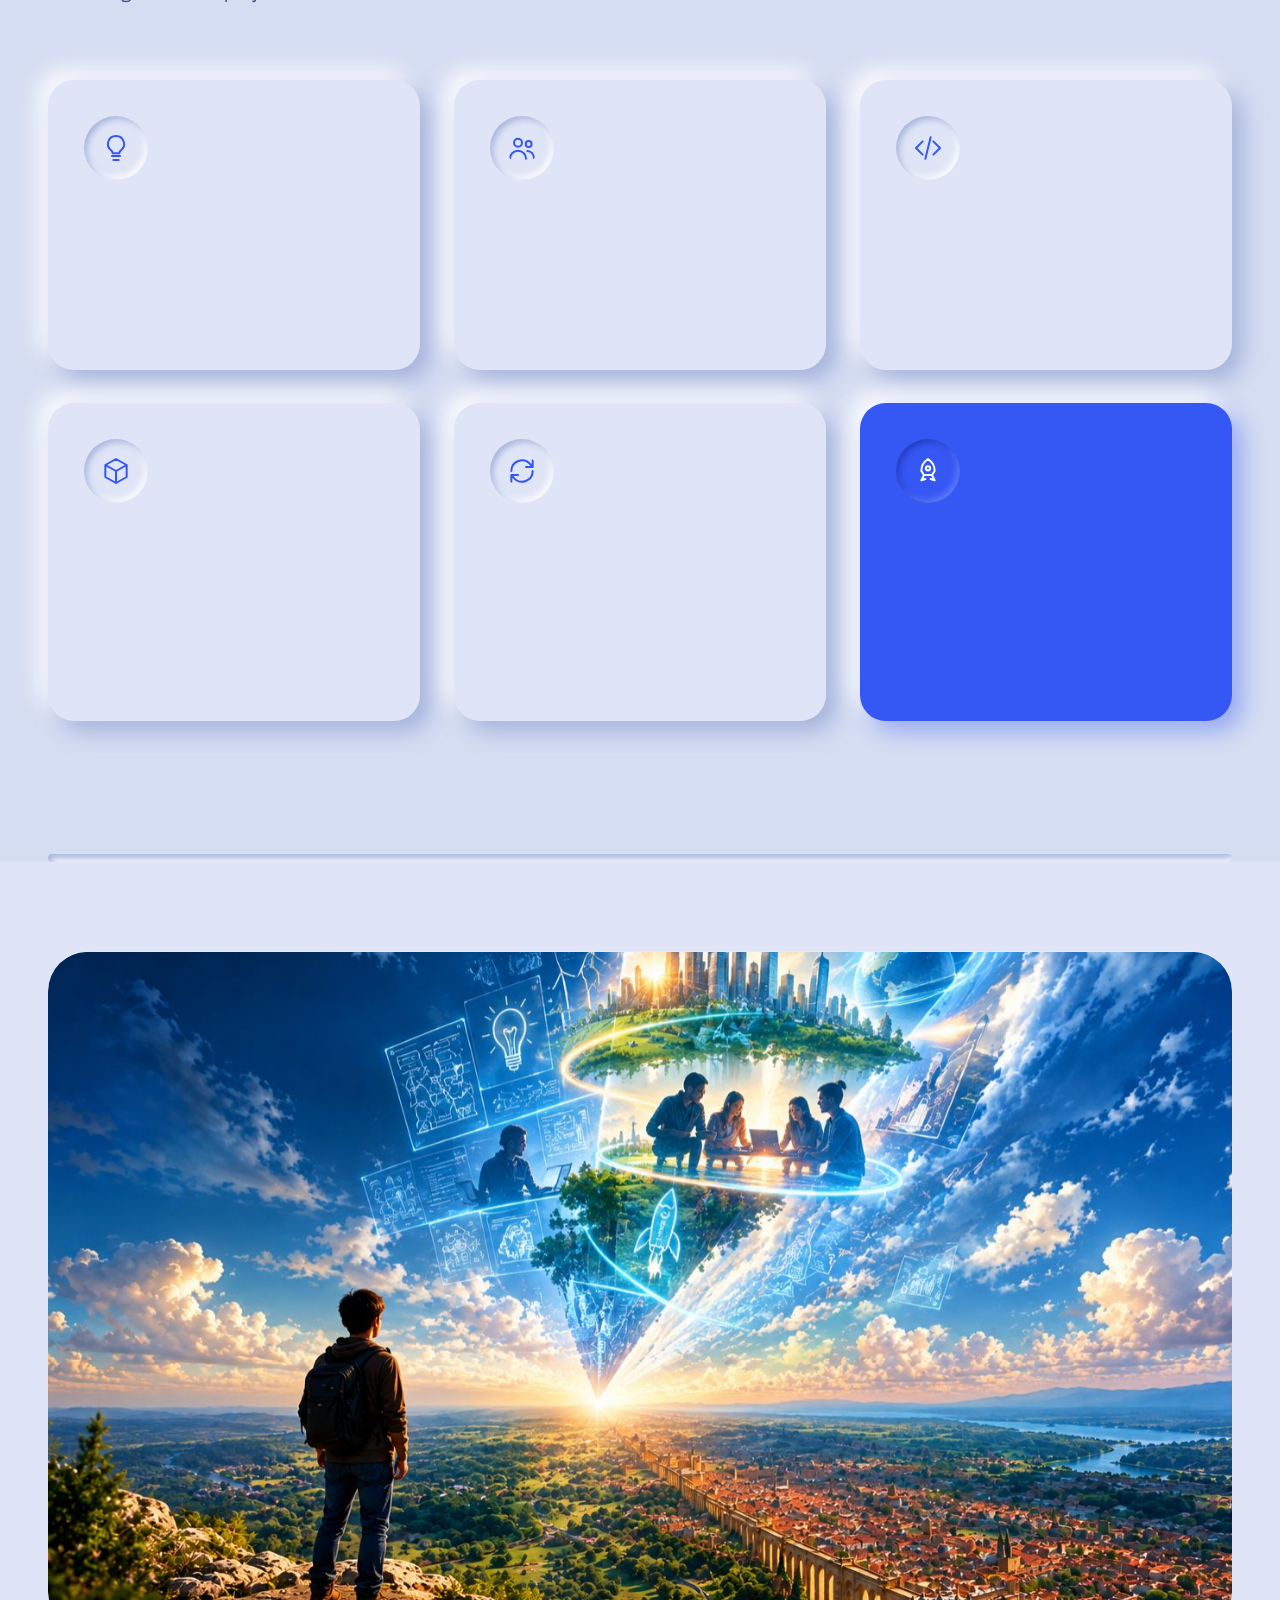
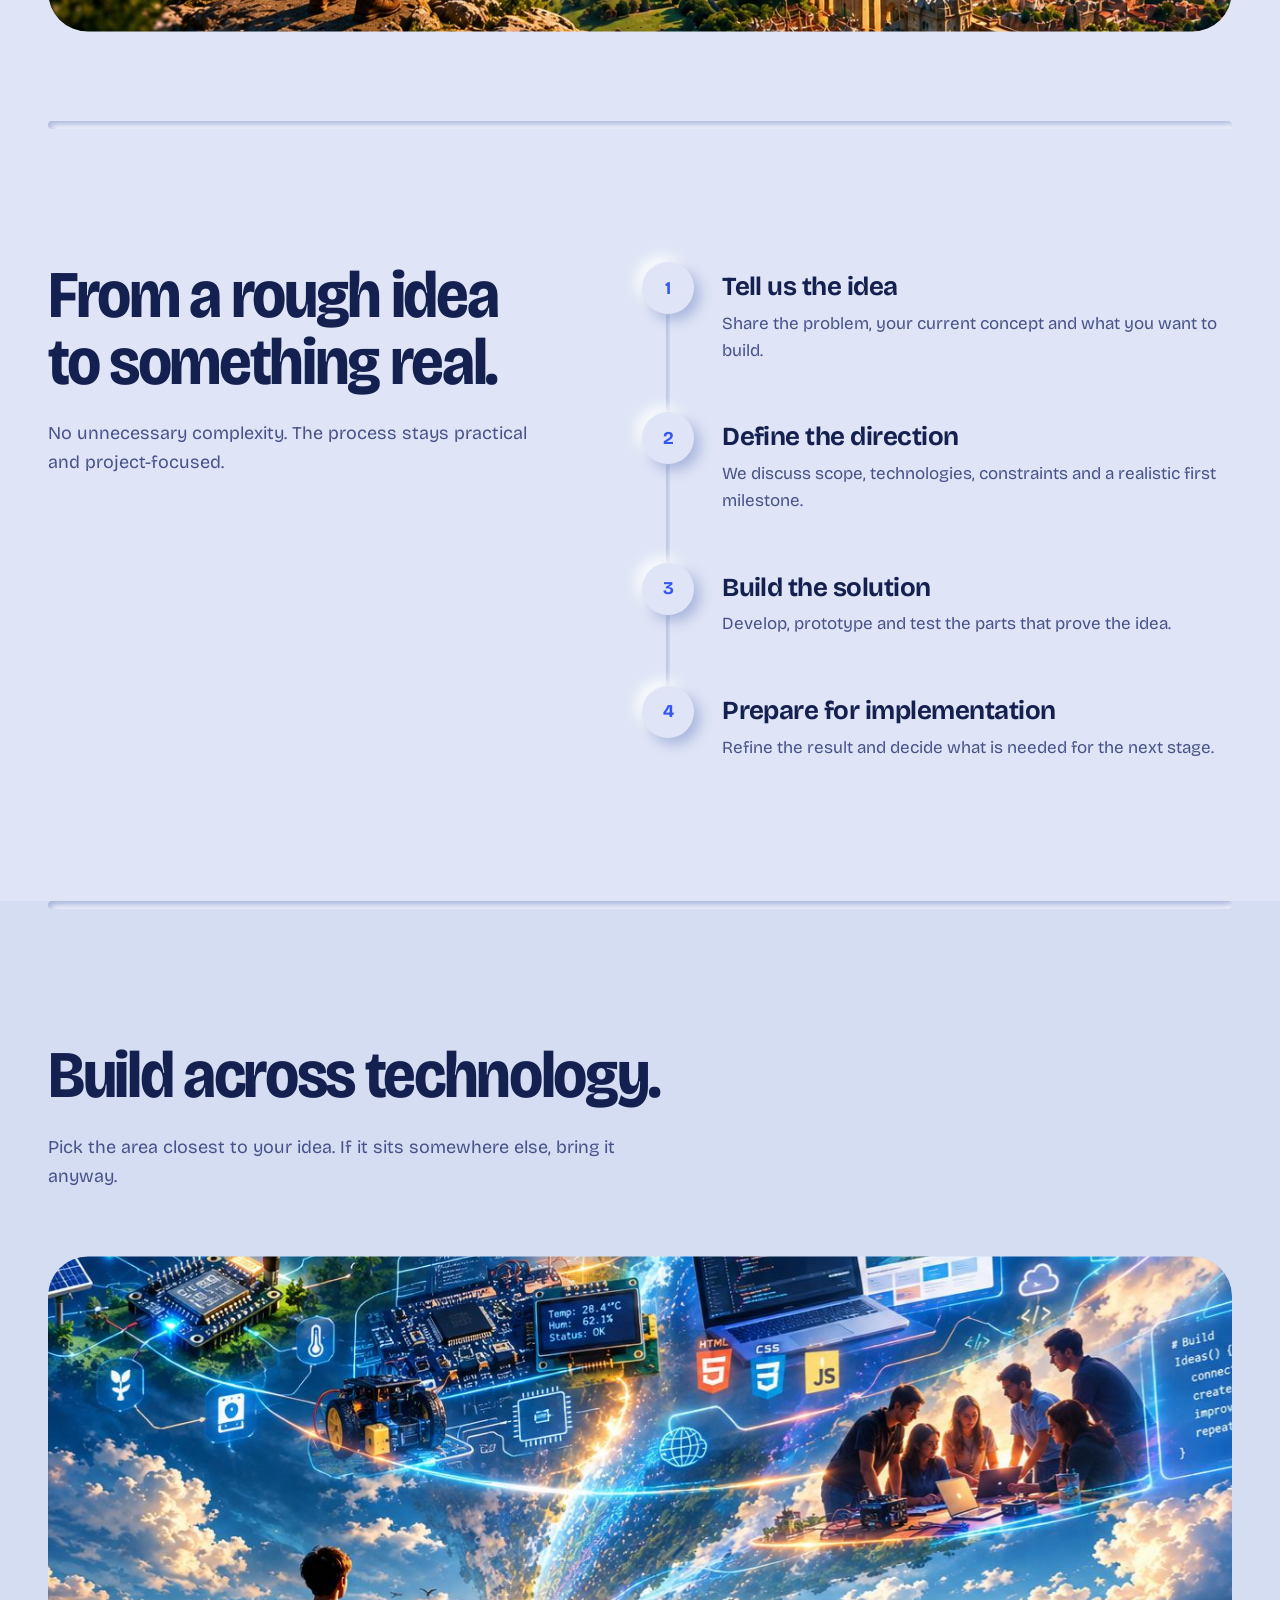
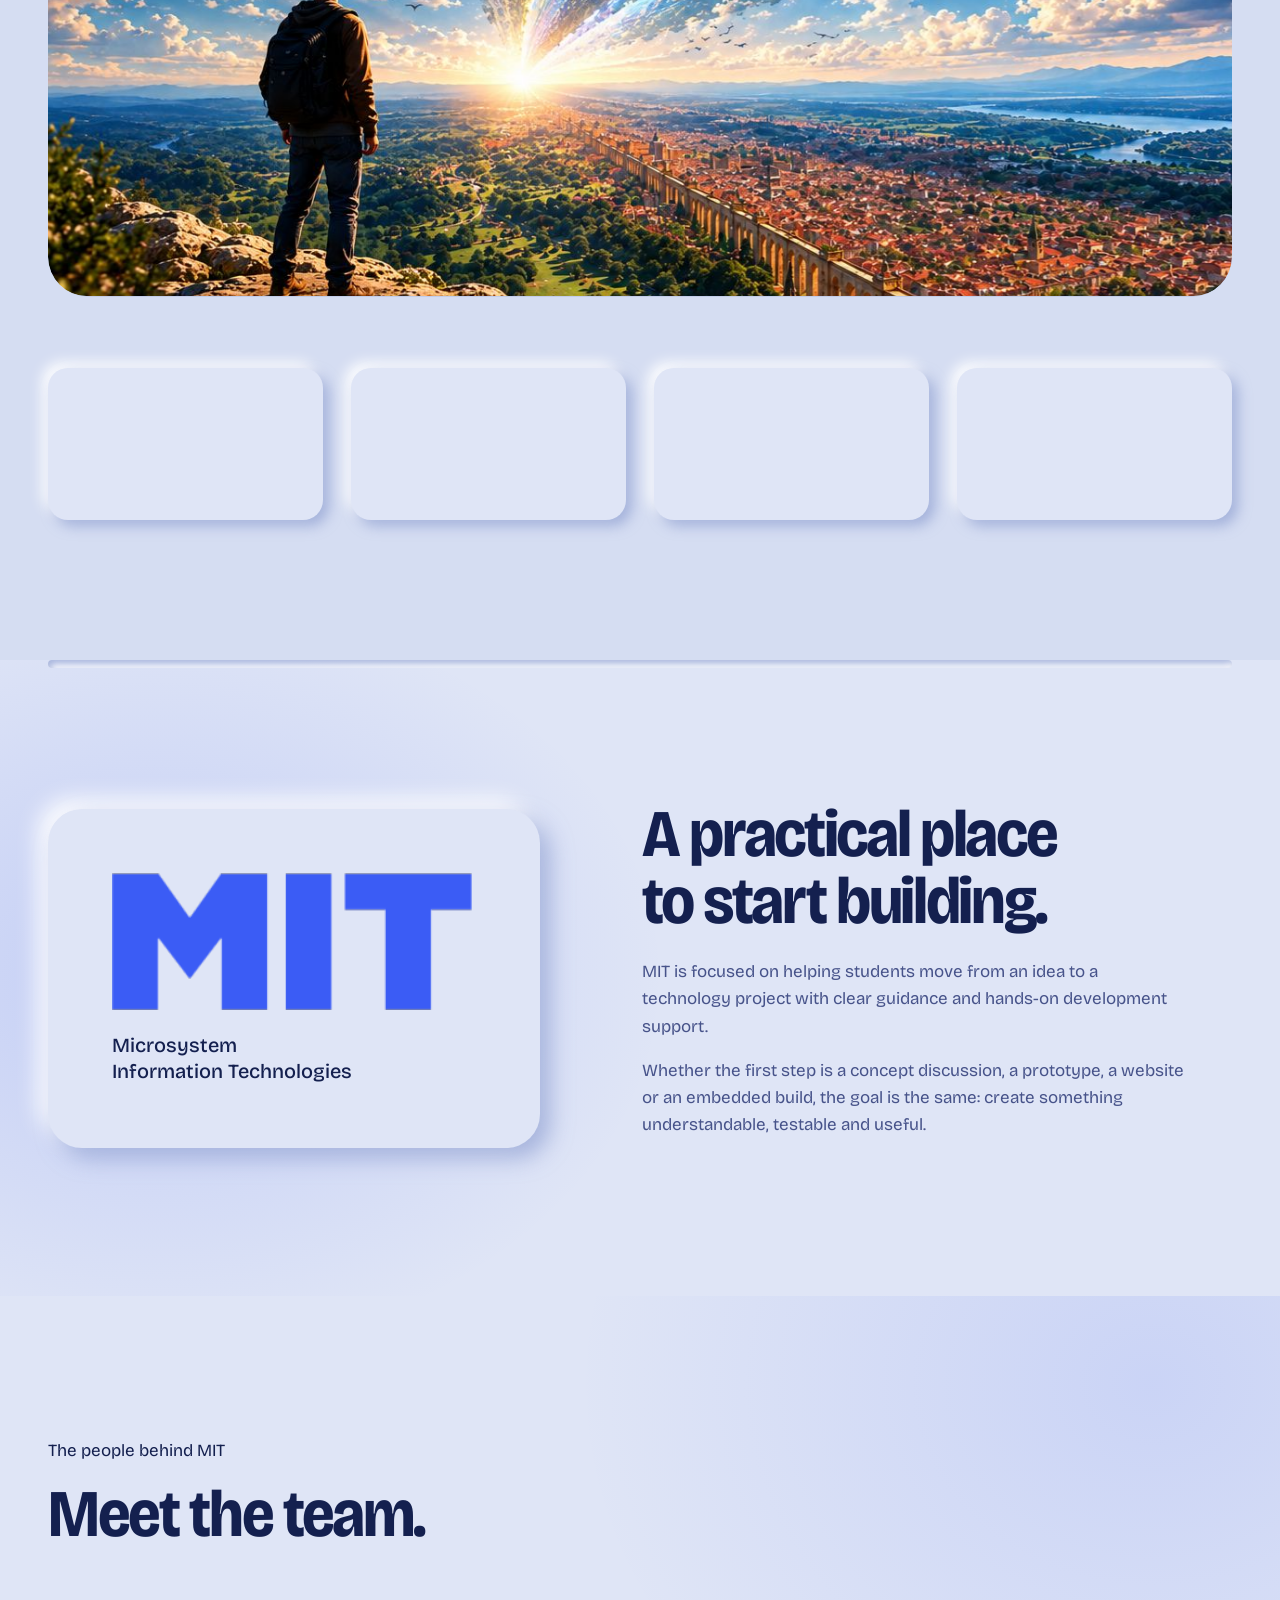
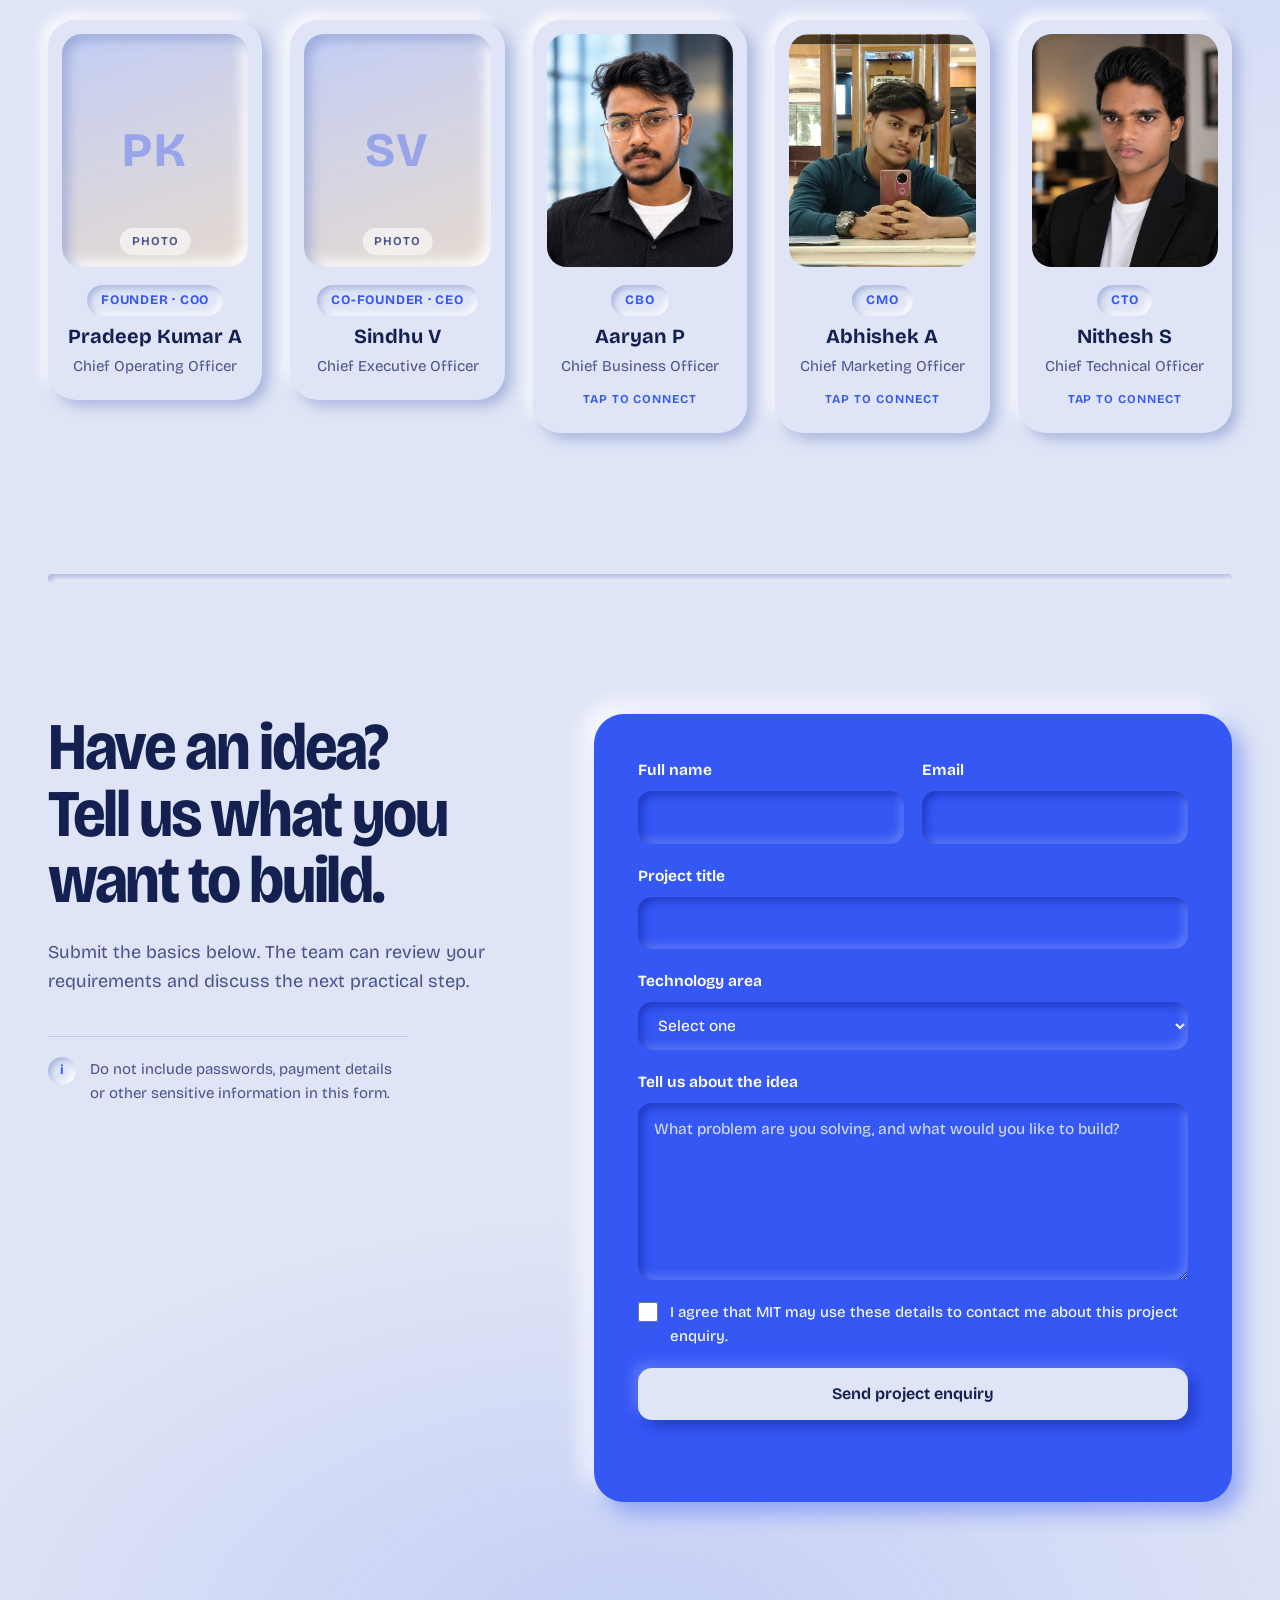
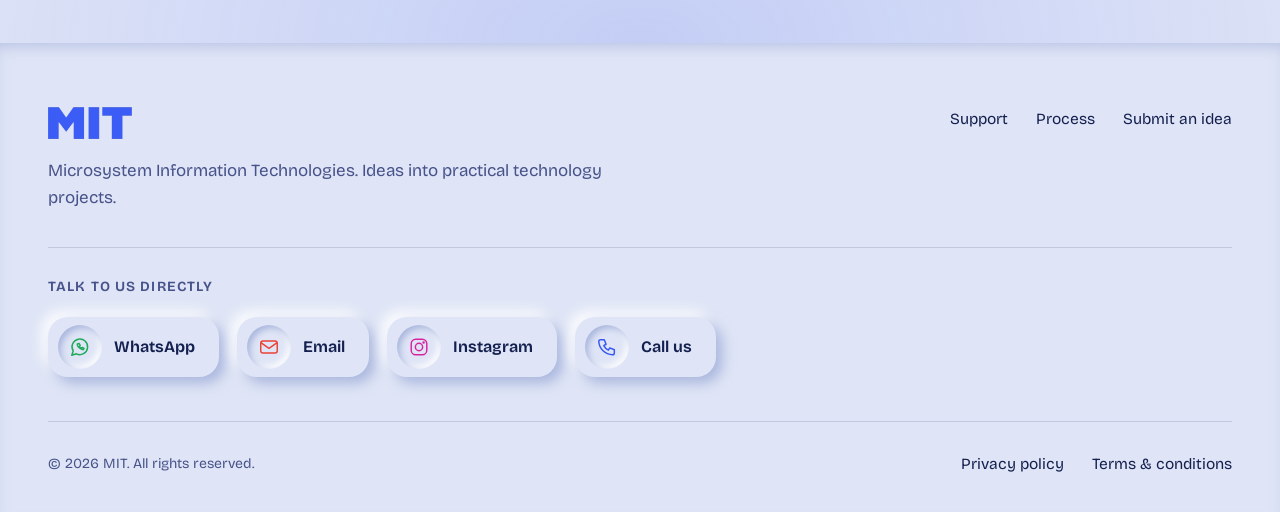
==== commit ba4d705f: "Add files via upload" ====
--- a/index.html
+++ b/index.html
@@ -207,29 +207,82 @@
             <h3>Sindhu V</h3>
             <p class="team-title">Chief Executive Officer</p>
           </li>
-          <li class="team-card">
+          <li class="team-card has-socials" id="cbo-card">
+            <button class="team-toggle" type="button" aria-expanded="false" aria-controls="cbo-socials" aria-label="Connect with Aaryan P, Chief Business Officer"></button>
             <div class="team-photo" data-initials="AP">
               <img src="assets/team/aaryan-p.jpg" alt="Photo of Aaryan P" loading="lazy" onerror="this.remove()">
             </div>
             <p class="team-role">CBO</p>
             <h3>Aaryan P</h3>
             <p class="team-title">Chief Business Officer</p>
-          </li>
-          <li class="team-card">
+            <span class="team-hint" aria-hidden="true">Tap to connect</span>
+            <div class="team-socials" id="cbo-socials">
+              <ul class="social-list">
+                <li>
+                  <a class="social-btn" style="--brand:#d6249f" href="https://www.instagram.com/aaryan.p_____p/" target="_blank" rel="noopener noreferrer" aria-label="Follow Aaryan P on Instagram">
+                    <svg viewBox="0 0 24 24" aria-hidden="true"><rect x="3.5" y="3.5" width="17" height="17" rx="5"/><circle cx="12" cy="12" r="4"/><circle cx="17" cy="7" r=".6"/></svg>
+                  </a>
+                </li>
+                <li>
+                  <a class="social-btn" style="--brand:#0a66c2" href="https://www.linkedin.com/in/aaryan-p-" target="_blank" rel="noopener noreferrer" aria-label="Connect with Aaryan P on LinkedIn">
+                    <svg viewBox="0 0 24 24" aria-hidden="true"><rect x="3.5" y="3.5" width="17" height="17" rx="3"/><path d="M8 10.5V16M8 7.8v.01M11.5 16v-5.5M11.5 13a2.2 2.2 0 0 1 4.4 0V16"/></svg>
+                  </a>
+                </li>
+              </ul>
+            </div>
+          </li>
+          <li class="team-card has-socials" id="cmo-card">
+            <button class="team-toggle" type="button" aria-expanded="false" aria-controls="cmo-socials" aria-label="Connect with Abhishek A, Chief Marketing Officer"></button>
             <div class="team-photo" data-initials="AA">
               <img src="assets/team/abhishek-a.jpg" alt="Photo of Abhishek A" loading="lazy" onerror="this.remove()">
             </div>
             <p class="team-role">CMO</p>
             <h3>Abhishek A</h3>
             <p class="team-title">Chief Marketing Officer</p>
-          </li>
-          <li class="team-card">
+            <span class="team-hint" aria-hidden="true">Tap to connect</span>
+            <div class="team-socials" id="cmo-socials">
+              <ul class="social-list">
+                <li>
+                  <a class="social-btn" style="--brand:#d6249f" href="https://www.instagram.com/abhi_x_hk/" target="_blank" rel="noopener noreferrer" aria-label="Follow Abhishek A on Instagram">
+                    <svg viewBox="0 0 24 24" aria-hidden="true"><rect x="3.5" y="3.5" width="17" height="17" rx="5"/><circle cx="12" cy="12" r="4"/><circle cx="17" cy="7" r=".6"/></svg>
+                  </a>
+                </li>
+                <li>
+                  <a class="social-btn" style="--brand:#0a66c2" href="https://www.linkedin.com/in/abhishek-a/" target="_blank" rel="noopener noreferrer" aria-label="Connect with Abhishek A on LinkedIn">
+                    <svg viewBox="0 0 24 24" aria-hidden="true"><rect x="3.5" y="3.5" width="17" height="17" rx="3"/><path d="M8 10.5V16M8 7.8v.01M11.5 16v-5.5M11.5 13a2.2 2.2 0 0 1 4.4 0V16"/></svg>
+                  </a>
+                </li>
+              </ul>
+            </div>
+          </li>
+          <li class="team-card has-socials" id="cto-card">
+            <button class="team-toggle" type="button" aria-expanded="false" aria-controls="cto-socials" aria-label="Connect with Nithesh S, Chief Technical Officer"></button>
             <div class="team-photo" data-initials="CTO">
               <img src="assets/team/cto.jpg" alt="Photo of our CTO" loading="lazy" onerror="this.remove()">
             </div>
             <p class="team-role">CTO</p>
             <h3>Nithesh S</h3>
             <p class="team-title">Chief Technical Officer</p>
+            <span class="team-hint" aria-hidden="true">Tap to connect</span>
+            <div class="team-socials" id="cto-socials">
+              <ul class="social-list">
+                <li>
+                  <a class="social-btn" style="--brand:#1faa59" href="https://wa.me/918891325893?text=Hi" target="_blank" rel="noopener noreferrer" aria-label="Message Nithesh S on WhatsApp">
+                    <svg viewBox="0 0 24 24" aria-hidden="true"><path d="M3 21l1.6-4.7A8.5 8.5 0 1 1 8 19.4L3 21z"/><path d="M9 8.6c-.3 2.6 2.9 6 6.3 6.3l1.2-1.3-2.1-1.1-1 .8a4.2 4.2 0 0 1-2-2l.8-1-1.1-2.1L9 8.6z"/></svg>
+                  </a>
+                </li>
+                <li>
+                  <a class="social-btn" style="--brand:#d6249f" href="https://instagram.com/devil55ii?xtok=c21jdmY3Y3o0cnRi" target="_blank" rel="noopener noreferrer" aria-label="Follow Nithesh S on Instagram">
+                    <svg viewBox="0 0 24 24" aria-hidden="true"><rect x="3.5" y="3.5" width="17" height="17" rx="5"/><circle cx="12" cy="12" r="4"/><circle cx="17" cy="7" r=".6"/></svg>
+                  </a>
+                </li>
+                <li>
+                  <a class="social-btn" style="--brand:#0a66c2" href="https://in.linkedin.com/in/nithesh-s-2540b7334" target="_blank" rel="noopener noreferrer" aria-label="Connect with Nithesh S on LinkedIn">
+                    <svg viewBox="0 0 24 24" aria-hidden="true"><rect x="3.5" y="3.5" width="17" height="17" rx="3"/><path d="M8 10.5V16M8 7.8v.01M11.5 16v-5.5M11.5 13a2.2 2.2 0 0 1 4.4 0V16"/></svg>
+                  </a>
+                </li>
+              </ul>
+            </div>
           </li>
         </ul>
       </div>
--- a/styles.css
+++ b/styles.css
@@ -506,6 +506,48 @@
   .team-role { font-size: .6875rem; padding: 4px 10px; }
 }
 
+/* ---- Team card: click-to-reveal social links (CTO) ---- */
+.team-grid { align-items: flex-start; }
+.team-card.has-socials { position: relative; }
+.team-toggle {
+  position: absolute; inset: 0; z-index: 2; width: 100%; height: 100%;
+  border: 0; border-radius: inherit; background: transparent; cursor: pointer;
+  -webkit-tap-highlight-color: transparent; touch-action: manipulation;
+}
+.team-toggle:focus-visible { outline: 3px solid var(--blue); outline-offset: 3px; }
+.team-hint {
+  display: inline-block; margin-top: 12px; font-size: .75rem; font-weight: 650;
+  letter-spacing: .08em; text-transform: uppercase; color: var(--blue);
+  transition: opacity .25s ease, transform .25s ease;
+}
+.team-card.is-open .team-hint { opacity: 0; transform: translateY(-6px); pointer-events: none; position: absolute; }
+.team-socials {
+  display: grid; grid-template-rows: 0fr; position: relative; z-index: 3;
+  transition: grid-template-rows .45s cubic-bezier(.2, .8, .2, 1);
+}
+.team-card.is-open .team-socials { grid-template-rows: 1fr; }
+.team-socials > .social-list { overflow: hidden; min-height: 0; }
+.social-list { display: flex; justify-content: center; gap: 14px; margin: 0; padding: 0; list-style: none; }
+.team-card.is-open .social-list { padding: 16px 6px 8px; }
+.social-btn {
+  --brand: var(--blue);
+  display: grid; place-items: center; width: 48px; height: 48px; border-radius: 50%;
+  color: var(--brand); background: var(--surface); box-shadow: var(--raised-sm);
+  opacity: 0; transform: translateY(14px) scale(.6);
+  transition: opacity .3s ease, transform .45s cubic-bezier(.3, 1.6, .4, 1), background .25s ease, color .25s ease, box-shadow .25s ease;
+}
+.social-btn svg { width: 22px; height: 22px; fill: none; stroke: currentColor; stroke-width: 1.7; stroke-linecap: round; stroke-linejoin: round; }
+.team-card.is-open .social-btn { opacity: 1; transform: none; }
+.team-card.is-open .social-list li:nth-child(1) .social-btn { transition-delay: .08s, .08s, 0s, 0s, 0s; }
+.team-card.is-open .social-list li:nth-child(2) .social-btn { transition-delay: .16s, .16s, 0s, 0s, 0s; }
+.team-card.is-open .social-list li:nth-child(3) .social-btn { transition-delay: .24s, .24s, 0s, 0s, 0s; }
+.team-card.is-open .social-btn:hover { background: var(--brand); color: #fff; transform: translateY(-4px) scale(1.08); box-shadow: 8px 10px 18px var(--sh-d), -6px -6px 14px var(--sh-l); transition-delay: 0s; }
+.social-btn:focus-visible { outline: 3px solid var(--brand); outline-offset: 3px; }
+.team-card:not(.is-open) .social-btn { visibility: hidden; transition-delay: 0s; } /* keep hidden links out of the tab order */
+@media (prefers-reduced-motion: reduce) {
+  .team-socials, .social-btn, .team-hint { transition: none; }
+}
+
 /* ============ Custom cursor: "circuit node" (drawn on a canvas by script.js) ============ */
 @media (pointer: fine) {
   html.has-custom-cursor body,
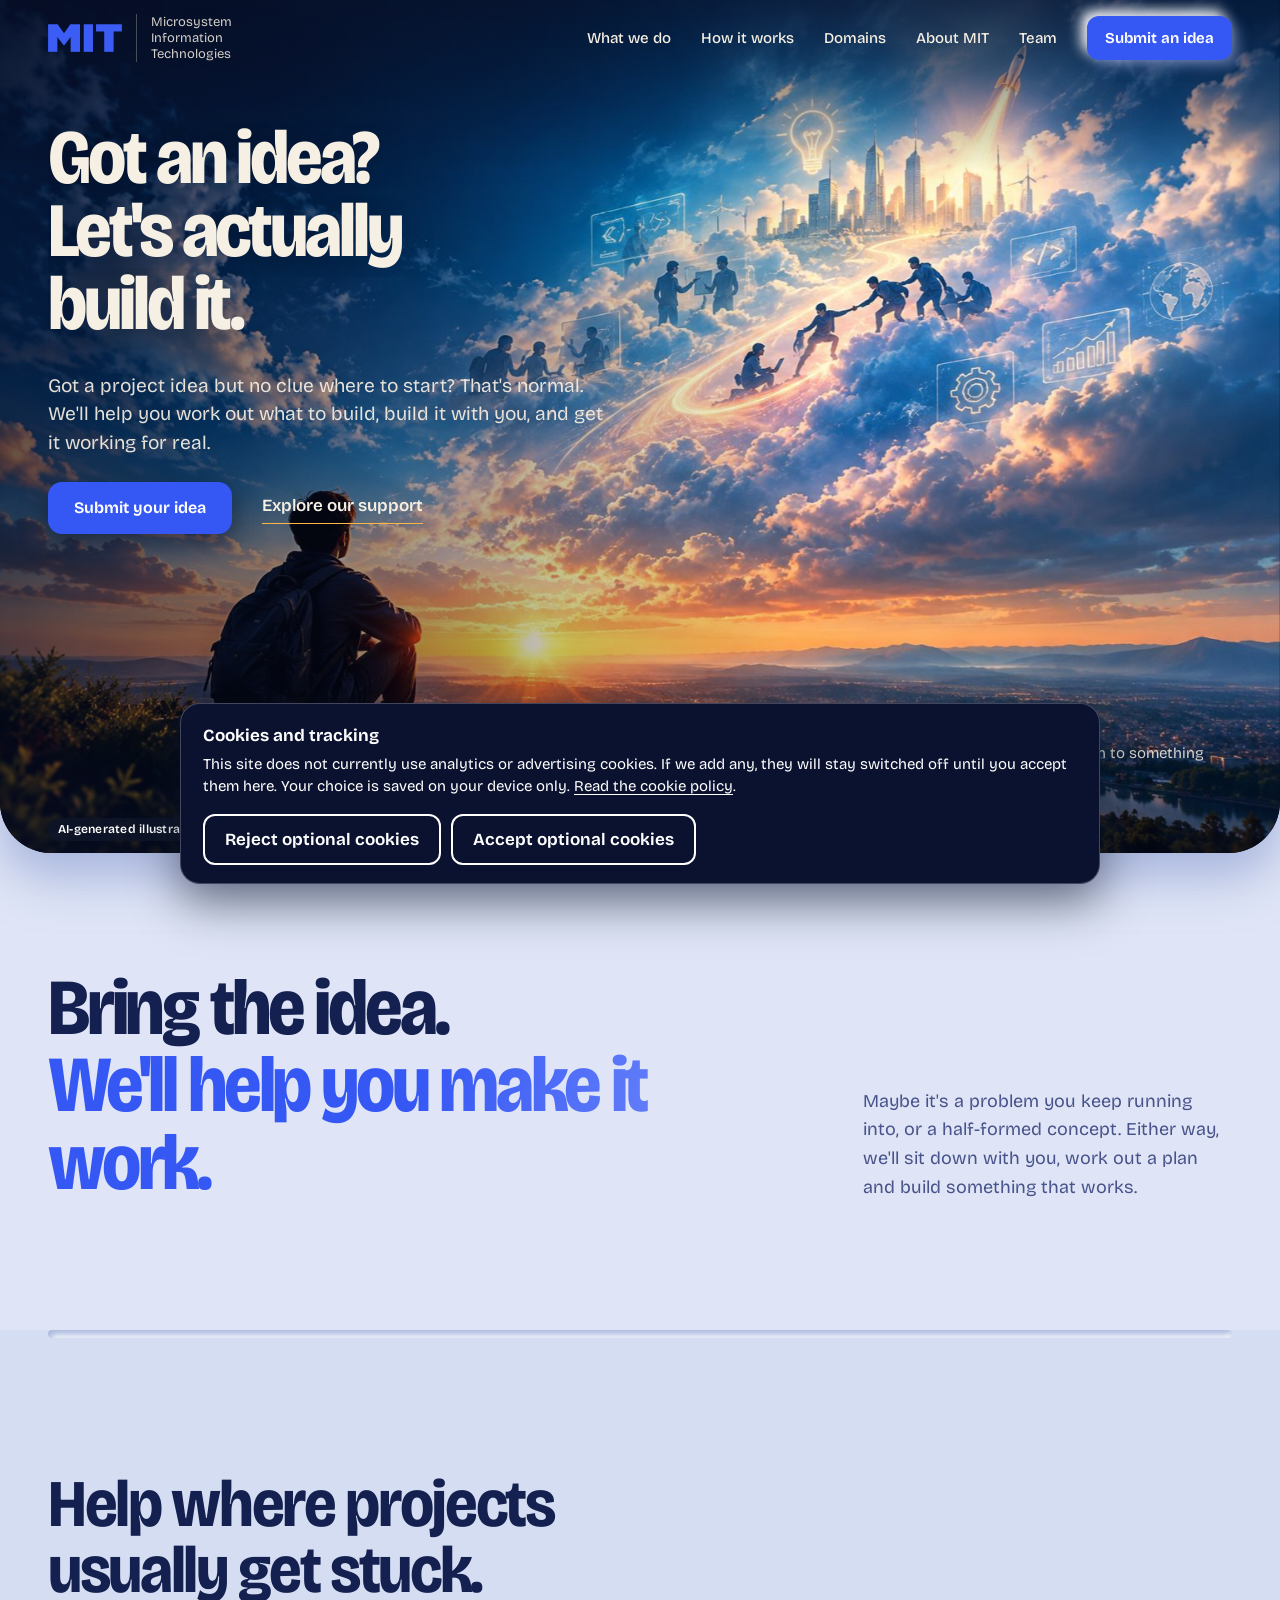
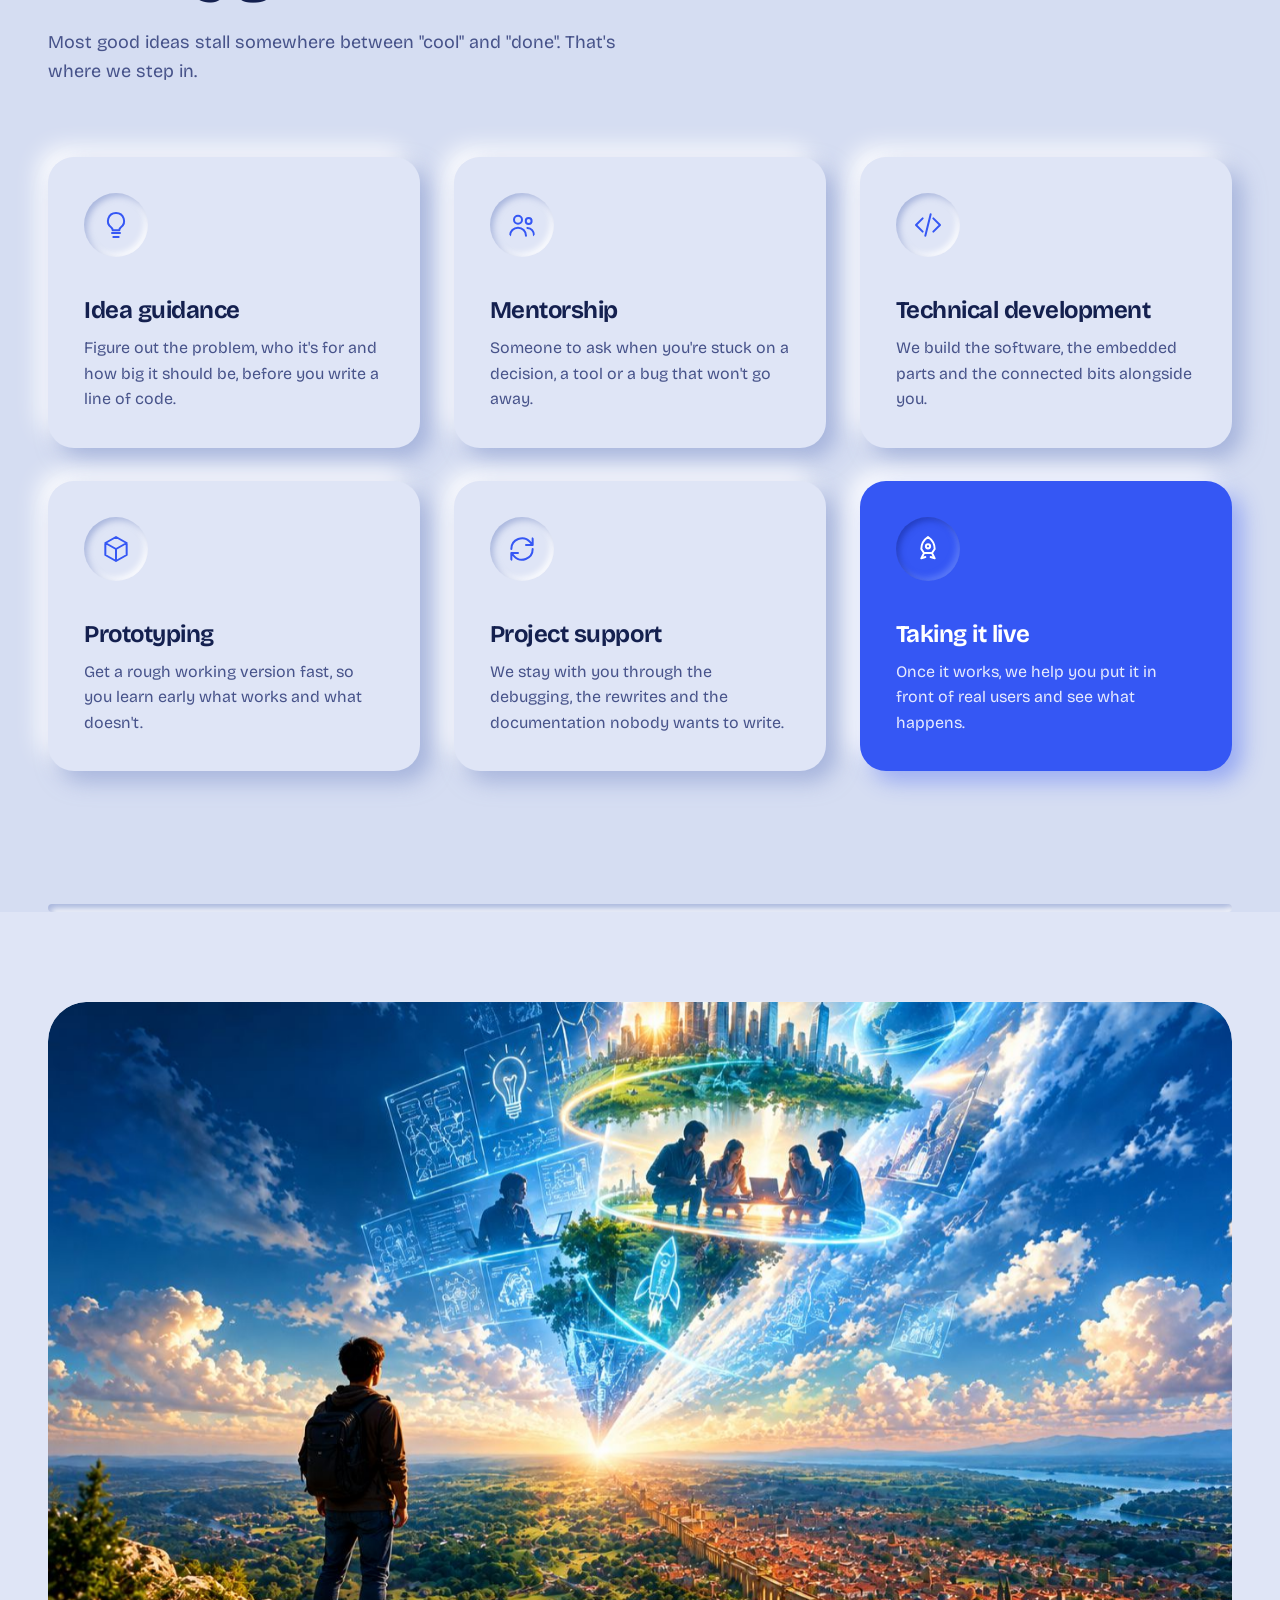
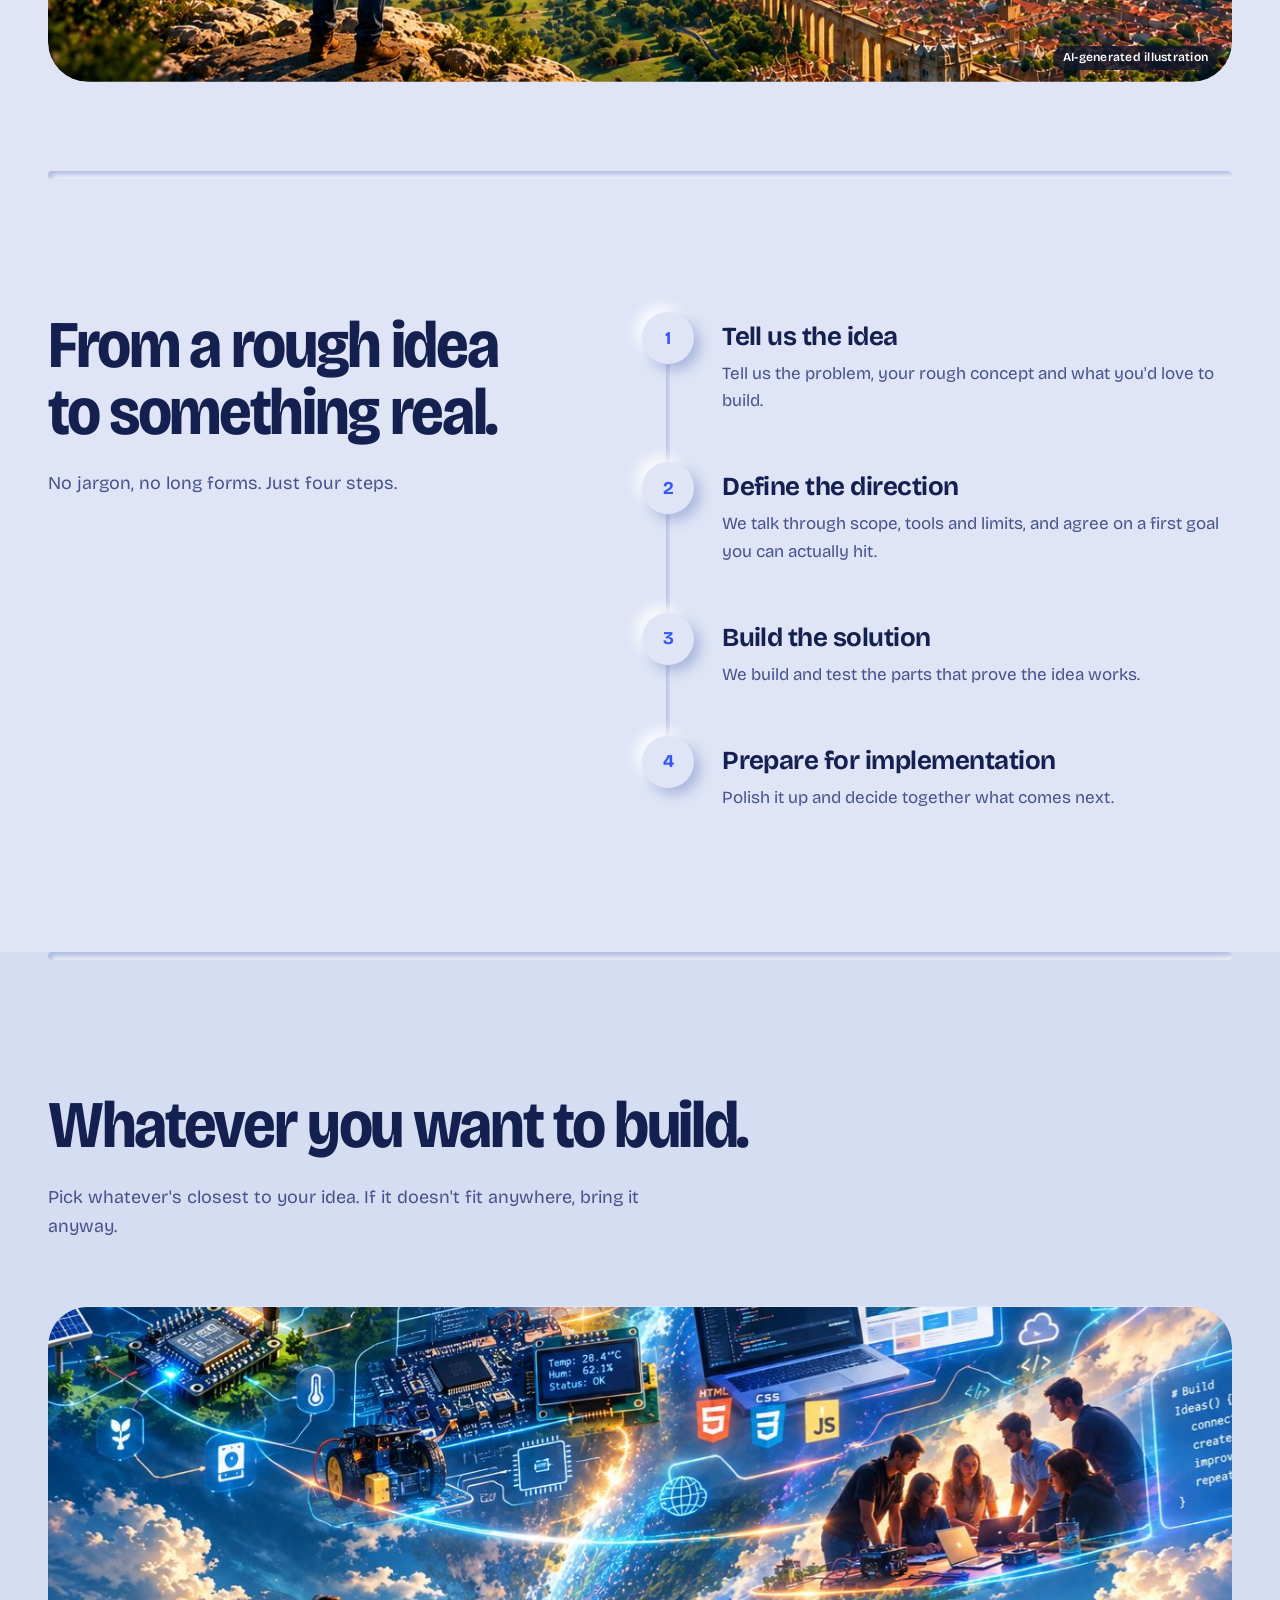
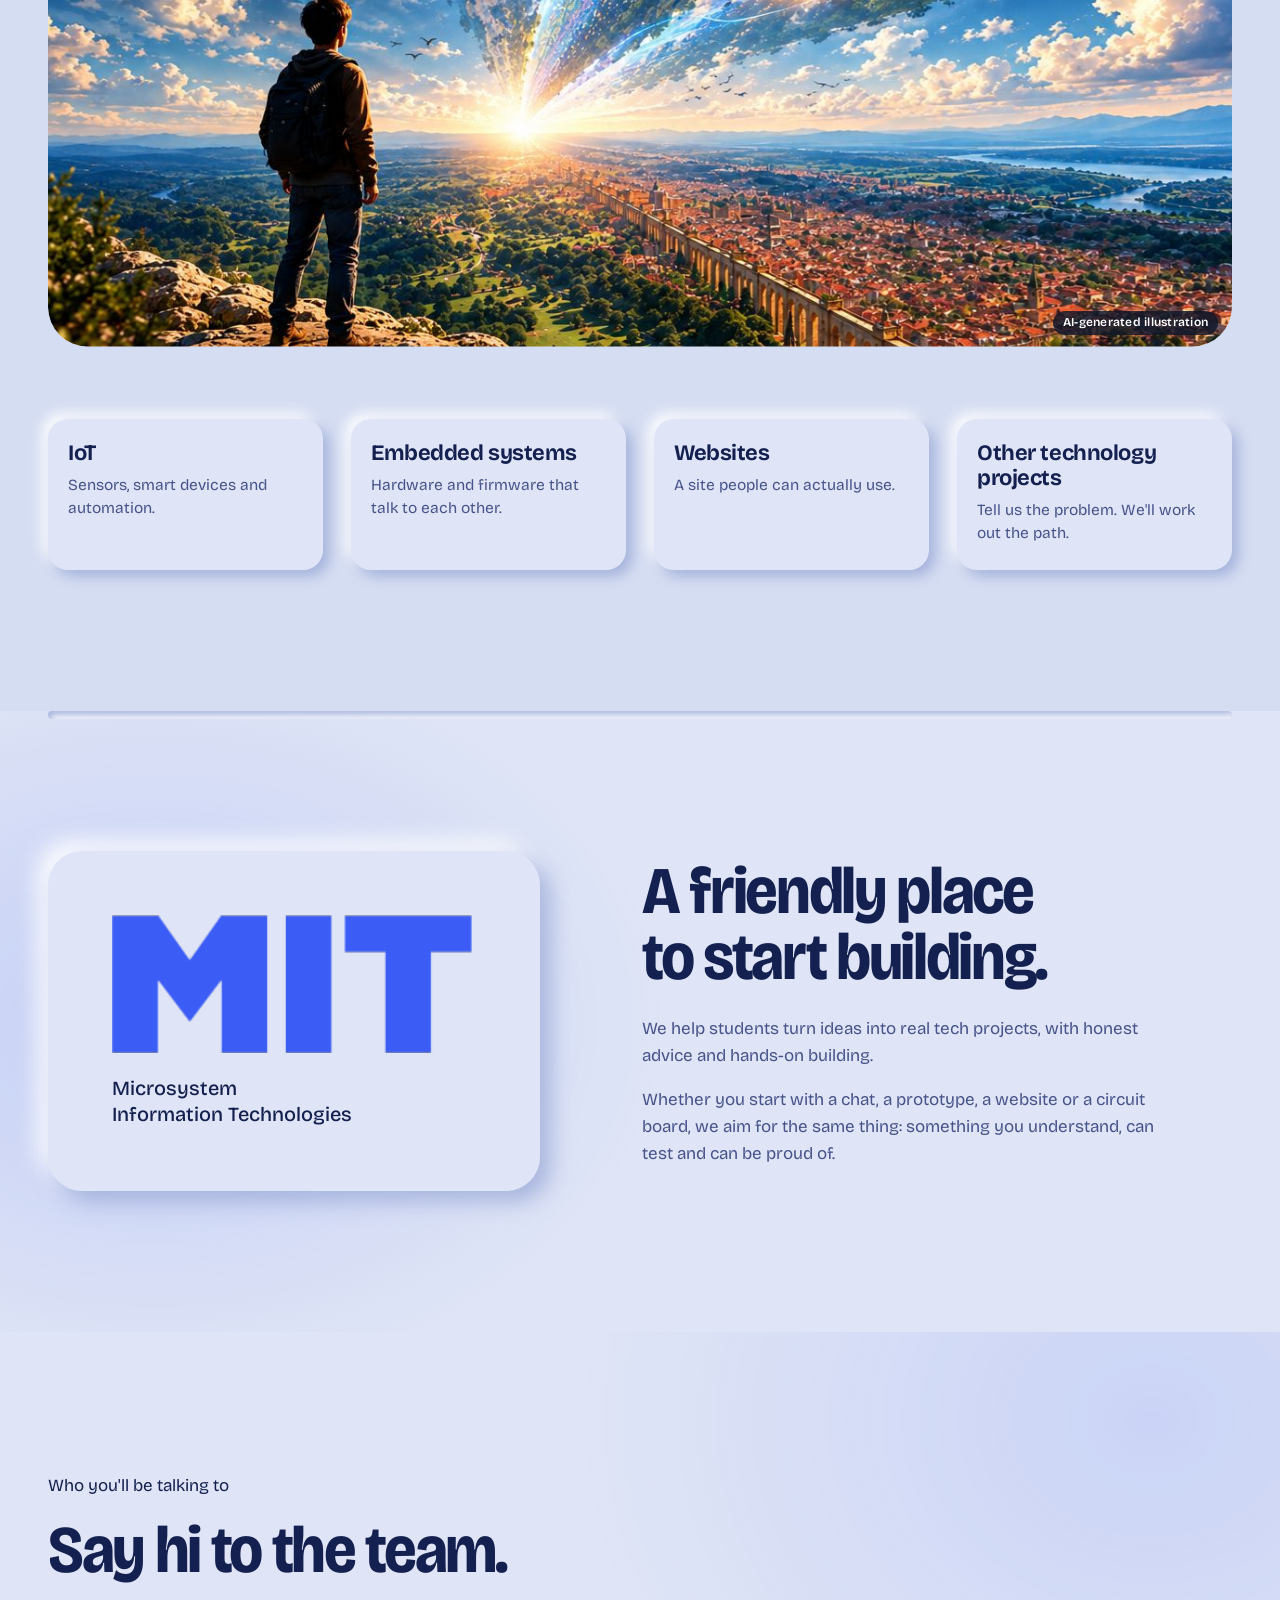
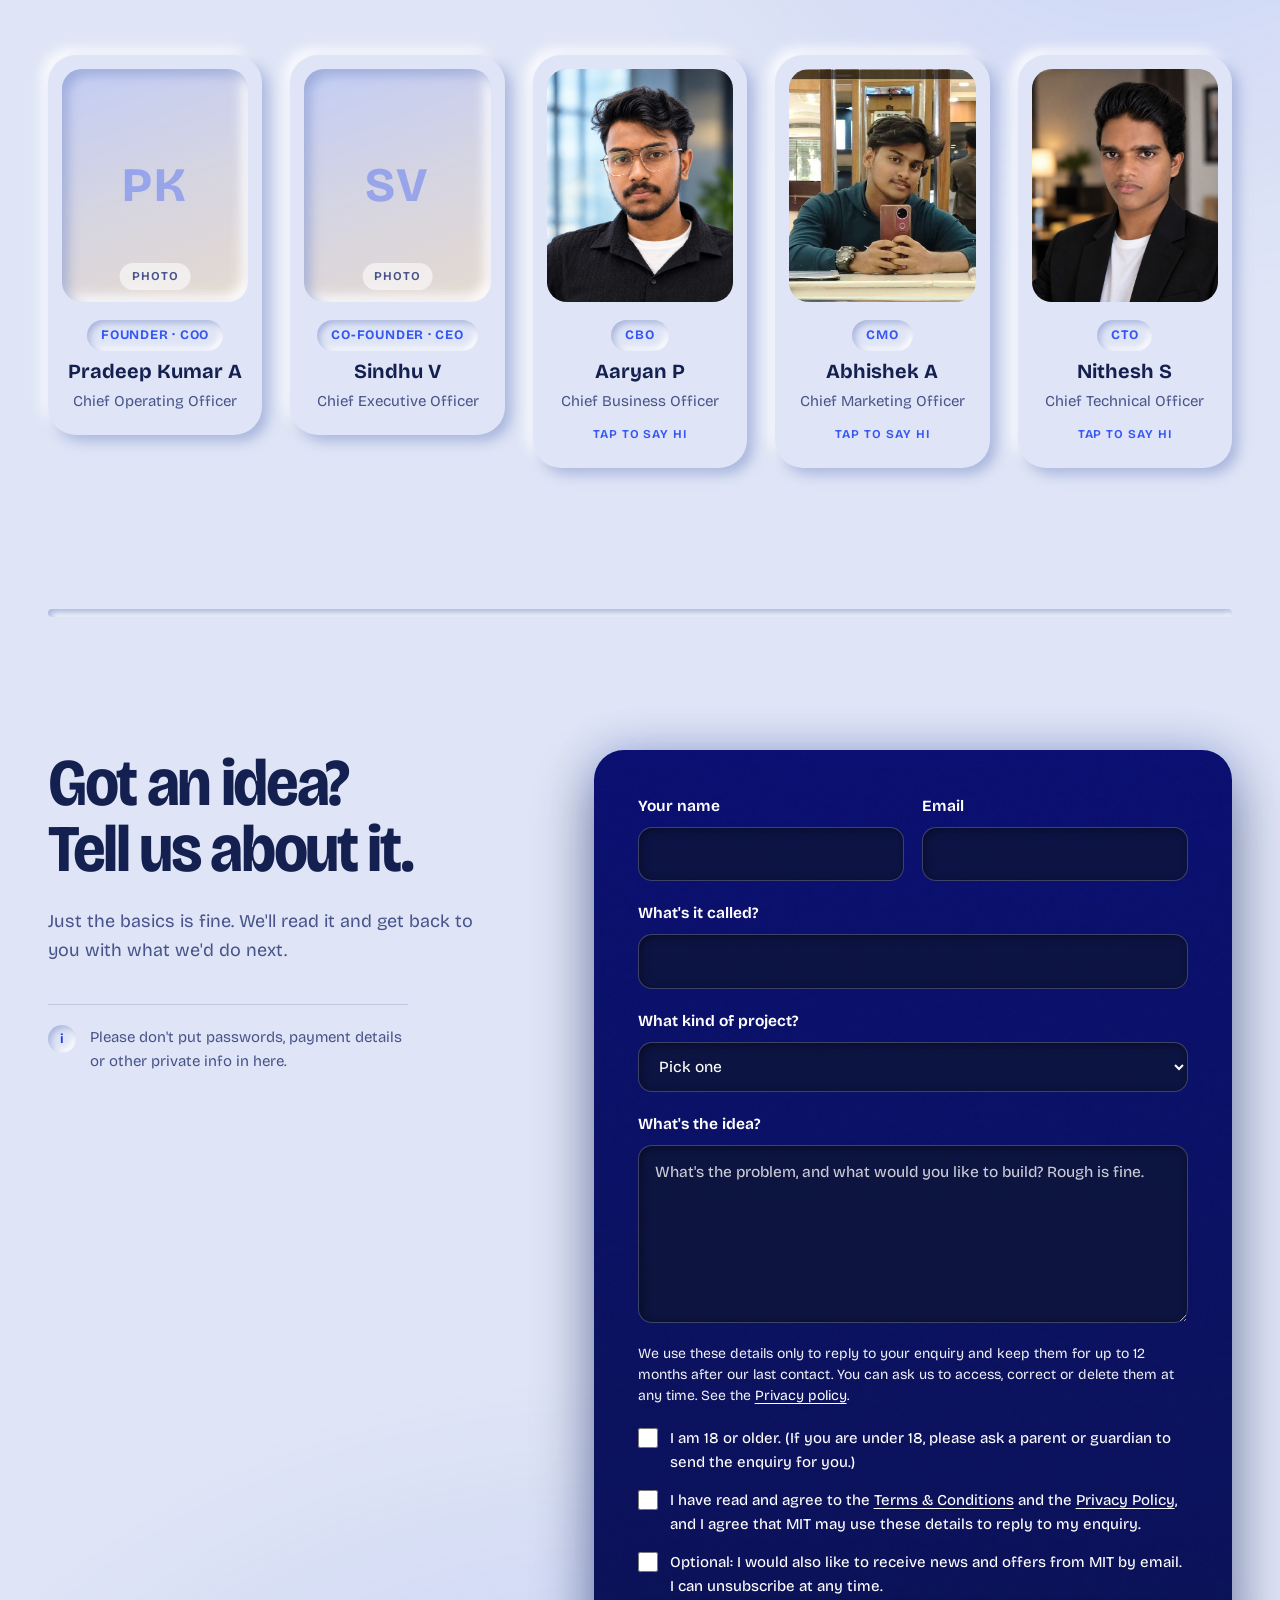
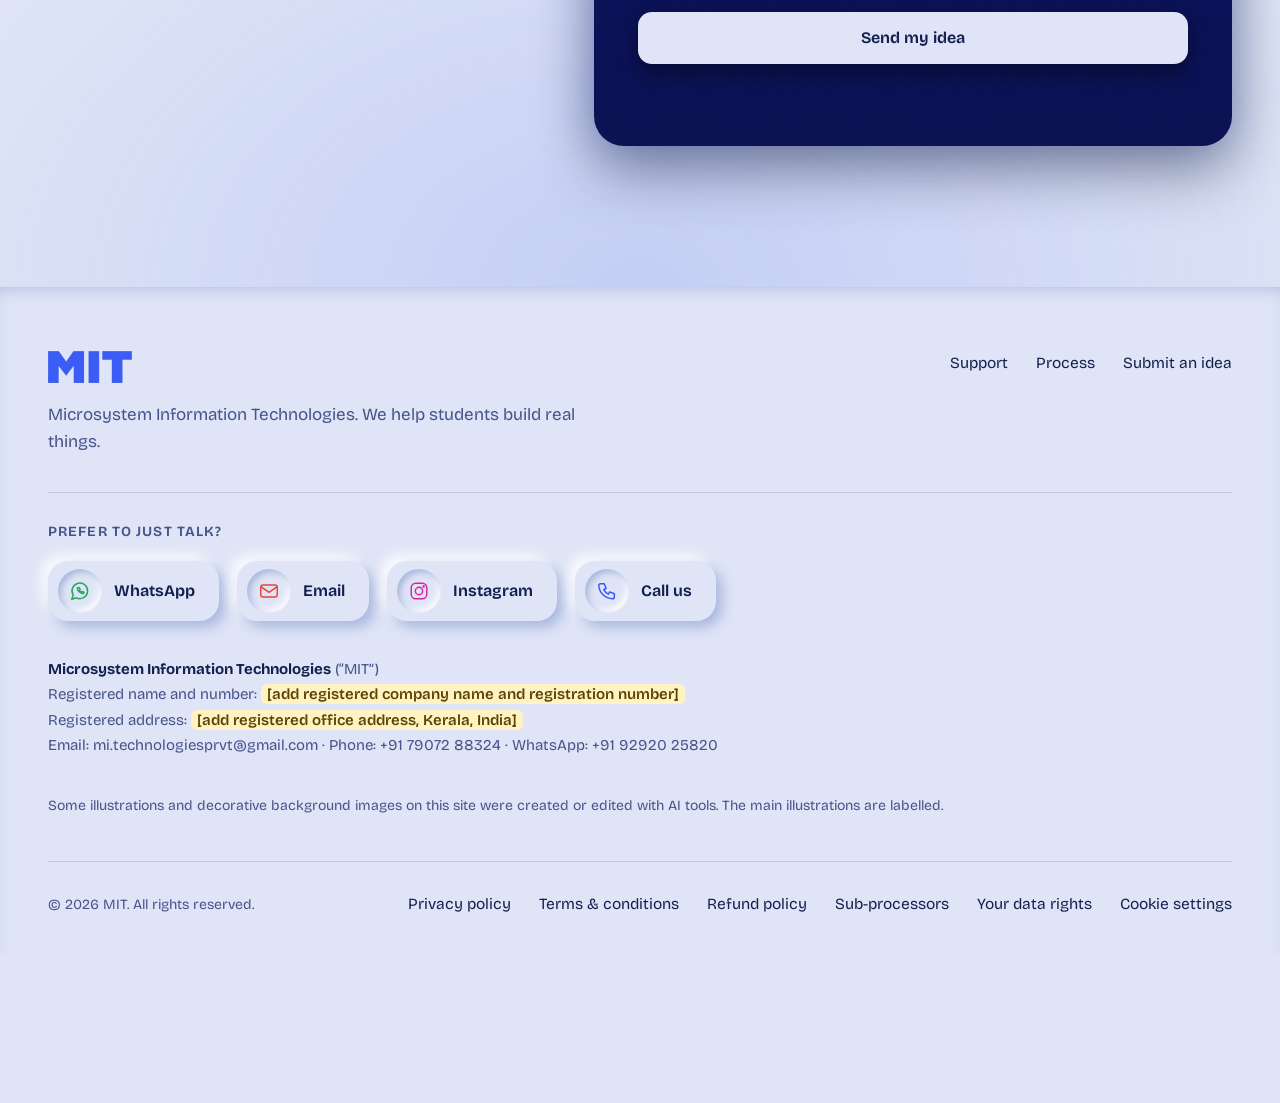
==== commit 33e476d4: "Add files via upload" ====
--- a/index.html
+++ b/index.html
@@ -5,6 +5,7 @@
   <meta name="viewport" content="width=device-width, initial-scale=1">
   <meta name="description" content="MIT helps students turn technology ideas into real-world projects through guidance, mentorship, development, prototyping and deployment support.">
   <meta name="theme-color" content="#dfe5f6">
+  <meta name="robots" content="index, follow, noai, noimageai">
   <title>MIT | Microsystem Information Technologies</title>
   <link rel="icon" type="image/png" href="assets/mit-logo1.png">
   <link rel="preconnect" href="https://fonts.googleapis.com">
@@ -47,14 +48,14 @@
 
       <div class="hero-copy container">
         <h1>
-          <span class="line" style="--i:0"><span>Turn your idea</span></span>
-          <span class="line" style="--i:1"><span>into reality</span></span>
-          <span class="line" style="--i:2"><span>with MIT.</span></span>
+          <span class="line" style="--i:0"><span>Got an idea?</span></span>
+          <span class="line" style="--i:1"><span>Let's actually</span></span>
+          <span class="line" style="--i:2"><span>build it.</span></span>
         </h1>
         <p class="hero-lead">
-          Have an innovative project idea but do not know where to start?
-          MIT helps students shape an idea, build a working solution, and move it
-          toward a real-world implementation.
+          Got a project idea but no clue where to start? That's normal.
+          We'll help you work out what to build, build it with you, and get it
+          working for real.
         </p>
         <div class="hero-actions">
           <a class="button button-sun" href="#submit">Submit your idea</a>
@@ -62,15 +63,16 @@
         </div>
       </div>
 
-      <p class="hero-note">From first concept to prototype, deployment and implementation.</p>
+      <p class="hero-note">From a rough sketch to something that actually runs.</p>
+      <p class="ai-label">AI-generated illustration</p>
     </section>
 
     <section class="statement">
       <div class="container statement-grid">
-        <h2>Your idea matters. <span>We help you make it work.</span></h2>
+        <h2>Bring the idea. <span>We'll help you make it work.</span></h2>
         <p>
-          You bring the problem, ambition or concept. We help turn it into a clear
-          project direction, a practical build plan and a working technology solution.
+          Maybe it's a problem you keep running into, or a half-formed concept.
+          Either way, we'll sit down with you, work out a plan and build something that works.
         </p>
       </div>
     </section>
@@ -78,40 +80,40 @@
     <section class="services section" id="services">
       <div class="container">
         <div class="section-heading">
-          <h2 class="h-section">Support that moves projects forward.</h2>
-          <p class="lede">Focused help across the stages that usually stop a good idea from becoming a finished project.</p>
+          <h2 class="h-section">Help where projects usually get stuck.</h2>
+          <p class="lede">Most good ideas stall somewhere between "cool" and "done". That's where we step in.</p>
         </div>
 
         <div class="service-grid">
           <article class="service-card">
             <svg class="service-icon" viewBox="0 0 24 24" aria-hidden="true"><path d="M9 18h6M10 21h4M12 3a6 6 0 0 0-3.5 10.9c.6.5 1 1.2 1 2.1h5c0-.9.4-1.6 1-2.1A6 6 0 0 0 12 3z"/></svg>
             <h3>Idea guidance</h3>
-            <p>Clarify the problem, users, scope and technical direction before you start building.</p>
+            <p>Figure out the problem, who it's for and how big it should be, before you write a line of code.</p>
           </article>
           <article class="service-card">
             <svg class="service-icon" viewBox="0 0 24 24" aria-hidden="true"><circle cx="9" cy="8" r="3"/><path d="M3 20c0-3.3 2.7-6 6-6s6 2.7 6 6"/><circle cx="17" cy="9" r="2.2"/><path d="M16 14.2c2.9.2 5 2.5 5 5.8"/></svg>
             <h3>Mentorship</h3>
-            <p>Get practical guidance while making decisions, learning tools and solving project roadblocks.</p>
+            <p>Someone to ask when you're stuck on a decision, a tool or a bug that won't go away.</p>
           </article>
           <article class="service-card">
             <svg class="service-icon" viewBox="0 0 24 24" aria-hidden="true"><path d="M8 7l-5 5 5 5M16 7l5 5-5 5M14 4l-4 16"/></svg>
             <h3>Technical development</h3>
-            <p>Turn requirements into software, embedded systems and connected technology.</p>
+            <p>We build the software, the embedded parts and the connected bits alongside you.</p>
           </article>
           <article class="service-card">
             <svg class="service-icon" viewBox="0 0 24 24" aria-hidden="true"><path d="M12 3l8 4.5v9L12 21l-8-4.5v-9L12 3zM12 12l8-4.5M12 12v9M12 12L4 7.5"/></svg>
             <h3>Prototyping</h3>
-            <p>Build and test an early working version so assumptions can meet reality quickly.</p>
+            <p>Get a rough working version fast, so you learn early what works and what doesn't.</p>
           </article>
           <article class="service-card">
             <svg class="service-icon" viewBox="0 0 24 24" aria-hidden="true"><path d="M4 12a8 8 0 0 1 14-5.3L20 9M20 4v5h-5M20 12a8 8 0 0 1-14 5.3L4 15M4 20v-5h5"/></svg>
             <h3>Project support</h3>
-            <p>Keep the project moving through implementation, debugging, refinement and documentation.</p>
+            <p>We stay with you through the debugging, the rewrites and the documentation nobody wants to write.</p>
           </article>
           <article class="service-card service-card-end">
             <svg class="service-icon" viewBox="0 0 24 24" aria-hidden="true"><path d="M12 3c3 2 5 5 5 9l-2 3H9l-2-3c0-4 2-7 5-9zM9 15l-2 4 3-1M15 15l2 4-3-1"/><circle cx="12" cy="10" r="1.6"/></svg>
-            <h3>Deployment and implementation</h3>
-            <p>Move a validated project toward a usable deployment and a clearer real-world outcome.</p>
+            <h3>Taking it live</h3>
+            <p>Once it works, we help you put it in front of real users and see what happens.</p>
           </article>
         </div>
       </div>
@@ -119,27 +121,28 @@
 
     <figure class="interlude">
       <img src="assets/idea-forming.jpg" alt="A student on a cliff watches a team gathered around sketches and laptops on a floating island, with a launching rocket and city skyline above." width="1536" height="1024" loading="lazy">
+      <p class="ai-label">AI-generated illustration</p>
     </figure>
 
     <section class="process section" id="process">
       <div class="container process-layout">
         <div class="process-head">
           <h2 class="h-section">From a rough idea to something real.</h2>
-          <p class="lede">No unnecessary complexity. The process stays practical and project-focused.</p>
+          <p class="lede">No jargon, no long forms. Just four steps.</p>
         </div>
 
         <ol class="process-list">
           <li>
-            <div><h3>Tell us the idea</h3><p>Share the problem, your current concept and what you want to build.</p></div>
-          </li>
-          <li>
-            <div><h3>Define the direction</h3><p>We discuss scope, technologies, constraints and a realistic first milestone.</p></div>
-          </li>
-          <li>
-            <div><h3>Build the solution</h3><p>Develop, prototype and test the parts that prove the idea.</p></div>
-          </li>
-          <li>
-            <div><h3>Prepare for implementation</h3><p>Refine the result and decide what is needed for the next stage.</p></div>
+            <div><h3>Tell us the idea</h3><p>Tell us the problem, your rough concept and what you'd love to build.</p></div>
+          </li>
+          <li>
+            <div><h3>Define the direction</h3><p>We talk through scope, tools and limits, and agree on a first goal you can actually hit.</p></div>
+          </li>
+          <li>
+            <div><h3>Build the solution</h3><p>We build and test the parts that prove the idea works.</p></div>
+          </li>
+          <li>
+            <div><h3>Prepare for implementation</h3><p>Polish it up and decide together what comes next.</p></div>
           </li>
         </ol>
       </div>
@@ -147,19 +150,20 @@
 
     <section class="domains" id="domains">
       <div class="container domains-head">
-        <h2 class="h-section">Build across technology.</h2>
-        <p class="lede">Pick the area closest to your idea. If it sits somewhere else, bring it anyway.</p>
+        <h2 class="h-section">Whatever you want to build.</h2>
+        <p class="lede">Pick whatever's closest to your idea. If it doesn't fit anywhere, bring it anyway.</p>
       </div>
 
       <figure class="domains-art">
         <img src="assets/domains-sky.jpg" alt="Floating scenes of connected IoT devices, embedded circuit boards and a team building a website above a sunlit landscape." width="1536" height="772" loading="lazy">
+        <p class="ai-label">AI-generated illustration</p>
       </figure>
 
       <ul class="container domain-list">
-        <li><h3>IoT</h3><p>Connected devices, sensors, automation and data-driven systems.</p></li>
-        <li><h3>Embedded systems</h3><p>Hardware and firmware that work together.</p></li>
-        <li><h3>Websites</h3><p>Interfaces and a clear web presence.</p></li>
-        <li><h3>Other technology projects</h3><p>Bring the problem. We can discuss the path.</p></li>
+        <li><h3>IoT</h3><p>Sensors, smart devices and automation.</p></li>
+        <li><h3>Embedded systems</h3><p>Hardware and firmware that talk to each other.</p></li>
+        <li><h3>Websites</h3><p>A site people can actually use.</p></li>
+        <li><h3>Other technology projects</h3><p>Tell us the problem. We'll work out the path.</p></li>
       </ul>
     </section>
 
@@ -170,15 +174,14 @@
           <p>Microsystem<br>Information Technologies</p>
         </div>
         <div class="about-copy">
-          <h2 class="h-section">A practical place to start building.</h2>
+          <h2 class="h-section">A friendly place to start building.</h2>
           <p>
-            MIT is focused on helping students move from an idea to a technology project
-            with clear guidance and hands-on development support.
+            We help students turn ideas into real tech projects, with honest advice
+            and hands-on building.
           </p>
           <p>
-            Whether the first step is a concept discussion, a prototype, a website
-            or an embedded build, the goal is the same: create something understandable,
-            testable and useful.
+            Whether you start with a chat, a prototype, a website or a circuit board,
+            we aim for the same thing: something you understand, can test and can be proud of.
           </p>
         </div>
       </div>
@@ -187,13 +190,13 @@
     <section class="team section" id="team">
       <div class="container">
         <div class="section-heading team-head">
-          <p class="eyebrow">The people behind MIT</p>
-          <h2 class="h-section">Meet the team.</h2>
+          <p class="eyebrow">Who you'll be talking to</p>
+          <h2 class="h-section">Say hi to the team.</h2>
         </div>
         <ul class="team-grid">
           <li class="team-card">
             <div class="team-photo" data-initials="PK">
-              <img src="assets/team/pradeep-kumar-a.jpg" alt="Photo of Pradeep Kumar A" loading="lazy" onerror="this.remove()">
+              <img src="assets/team/pradeep-kumar-a.jpg" alt="Portrait of Pradeep Kumar A, Founder and Chief Operating Officer" loading="lazy" onerror="this.remove()">
             </div>
             <p class="team-role">Founder &middot; COO</p>
             <h3>Pradeep Kumar A</h3>
@@ -201,7 +204,7 @@
           </li>
           <li class="team-card">
             <div class="team-photo" data-initials="SV">
-              <img src="assets/team/sindhu-v.jpg" alt="Photo of Sindhu V" loading="lazy" onerror="this.remove()">
+              <img src="assets/team/sindhu-v.jpg" alt="Portrait of Sindhu V, Co-founder and Chief Executive Officer" loading="lazy" onerror="this.remove()">
             </div>
             <p class="team-role">Co-founder &middot; CEO</p>
             <h3>Sindhu V</h3>
@@ -210,12 +213,12 @@
           <li class="team-card has-socials" id="cbo-card">
             <button class="team-toggle" type="button" aria-expanded="false" aria-controls="cbo-socials" aria-label="Connect with Aaryan P, Chief Business Officer"></button>
             <div class="team-photo" data-initials="AP">
-              <img src="assets/team/aaryan-p.jpg" alt="Photo of Aaryan P" loading="lazy" onerror="this.remove()">
+              <img src="assets/team/aaryan-p.jpg" alt="Portrait of Aaryan P, Chief Business Officer" loading="lazy" onerror="this.remove()">
             </div>
             <p class="team-role">CBO</p>
             <h3>Aaryan P</h3>
             <p class="team-title">Chief Business Officer</p>
-            <span class="team-hint" aria-hidden="true">Tap to connect</span>
+            <span class="team-hint" aria-hidden="true">Tap to say hi</span>
             <div class="team-socials" id="cbo-socials">
               <ul class="social-list">
                 <li>
@@ -234,12 +237,12 @@
           <li class="team-card has-socials" id="cmo-card">
             <button class="team-toggle" type="button" aria-expanded="false" aria-controls="cmo-socials" aria-label="Connect with Abhishek A, Chief Marketing Officer"></button>
             <div class="team-photo" data-initials="AA">
-              <img src="assets/team/abhishek-a.jpg" alt="Photo of Abhishek A" loading="lazy" onerror="this.remove()">
+              <img src="assets/team/abhishek-a.jpg" alt="Portrait of Abhishek A, Chief Marketing Officer" loading="lazy" onerror="this.remove()">
             </div>
             <p class="team-role">CMO</p>
             <h3>Abhishek A</h3>
             <p class="team-title">Chief Marketing Officer</p>
-            <span class="team-hint" aria-hidden="true">Tap to connect</span>
+            <span class="team-hint" aria-hidden="true">Tap to say hi</span>
             <div class="team-socials" id="cmo-socials">
               <ul class="social-list">
                 <li>
@@ -258,12 +261,12 @@
           <li class="team-card has-socials" id="cto-card">
             <button class="team-toggle" type="button" aria-expanded="false" aria-controls="cto-socials" aria-label="Connect with Nithesh S, Chief Technical Officer"></button>
             <div class="team-photo" data-initials="CTO">
-              <img src="assets/team/cto.jpg" alt="Photo of our CTO" loading="lazy" onerror="this.remove()">
+              <img src="assets/team/cto.jpg" alt="Portrait of Nithesh S, Chief Technical Officer" loading="lazy" onerror="this.remove()">
             </div>
             <p class="team-role">CTO</p>
             <h3>Nithesh S</h3>
             <p class="team-title">Chief Technical Officer</p>
-            <span class="team-hint" aria-hidden="true">Tap to connect</span>
+            <span class="team-hint" aria-hidden="true">Tap to say hi</span>
             <div class="team-socials" id="cto-socials">
               <ul class="social-list">
                 <li>
@@ -272,7 +275,7 @@
                   </a>
                 </li>
                 <li>
-                  <a class="social-btn" style="--brand:#d6249f" href="https://instagram.com/devil55ii?xtok=c21jdmY3Y3o0cnRi" target="_blank" rel="noopener noreferrer" aria-label="Follow Nithesh S on Instagram">
+                  <a class="social-btn" style="--brand:#d6249f" href="https://instagram.com/devil55ii" target="_blank" rel="noopener noreferrer" aria-label="Follow Nithesh S on Instagram">
                     <svg viewBox="0 0 24 24" aria-hidden="true"><rect x="3.5" y="3.5" width="17" height="17" rx="5"/><circle cx="12" cy="12" r="4"/><circle cx="17" cy="7" r=".6"/></svg>
                   </a>
                 </li>
@@ -291,41 +294,49 @@
     <section class="submit section" id="submit">
       <div class="container submit-shell">
         <div class="submit-copy">
-          <h2 class="h-section">Have an idea? Tell us what you want to build.</h2>
+          <h2 class="h-section">Got an idea? Tell us about it.</h2>
           <p class="lede">
-            Submit the basics below. The team can review your requirements and discuss
-            the next practical step.
+            Just the basics is fine. We'll read it and get back to you with what we'd do next.
           </p>
           <div class="privacy-note">
             <span aria-hidden="true">i</span>
-            <p>Do not include passwords, payment details or other sensitive information in this form.</p>
+            <p>Please don't put passwords, payment details or other private info in here.</p>
           </div>
         </div>
 
         <form class="idea-form" id="idea-form" novalidate>
           <input type="text" name="website" tabindex="-1" autocomplete="off" aria-hidden="true" style="position:absolute;left:-9999px;width:1px;height:1px;opacity:0;">
           <div class="form-row">
-            <label>Full name <input name="name" type="text" autocomplete="name" required></label>
+            <label>Your name <input name="name" type="text" autocomplete="name" required></label>
             <label>Email <input name="email" type="email" autocomplete="email" required></label>
           </div>
-          <label>Project title <input name="project" type="text" required></label>
-          <label>Technology area
+          <label>What's it called? <input name="project" type="text" required></label>
+          <label>What kind of project?
             <select name="domain" required>
-              <option value="">Select one</option>
+              <option value="">Pick one</option>
               <option>IoT</option>
               <option>Embedded Systems</option>
               <option>Website</option>
               <option>Other technology project</option>
             </select>
           </label>
-          <label>Tell us about the idea
-            <textarea name="message" rows="6" placeholder="What problem are you solving, and what would you like to build?" required></textarea>
+          <label>What's the idea?
+            <textarea name="message" rows="6" placeholder="What's the problem, and what would you like to build? Rough is fine." required></textarea>
+          </label>
+          <p class="form-disclaimer">We use these details only to reply to your enquiry and keep them for up to 12 months after our last contact. You can ask us to access, correct or delete them at any time. See the <a href="privacy.html" target="_blank" rel="noopener">Privacy policy</a>.</p>
+          <label class="check-row">
+            <input type="checkbox" name="age_confirm" required>
+            <span>I am 18 or older. (If you are under 18, please ask a parent or guardian to send the enquiry for you.)</span>
           </label>
           <label class="check-row">
             <input type="checkbox" name="consent" required>
-            <span>I agree that MIT may use these details to contact me about this project enquiry.</span>
+            <span>I have read and agree to the <a href="terms.html" target="_blank" rel="noopener">Terms &amp; Conditions</a> and the <a href="privacy.html" target="_blank" rel="noopener">Privacy Policy</a>, and I agree that MIT may use these details to reply to my enquiry.</span>
           </label>
-          <button class="button button-blue" type="submit">Send project enquiry</button>
+          <label class="check-row check-optional">
+            <input type="checkbox" name="marketing">
+            <span>Optional: I would also like to receive news and offers from MIT by email. I can unsubscribe at any time.</span>
+          </label>
+          <button class="button button-blue" type="submit">Send my idea</button>
           <p class="form-status" id="form-status" role="status" aria-live="polite"></p>
                   </form>
       </div>
@@ -338,7 +349,7 @@
         <a class="footer-brand" href="#top" aria-label="MIT home">
           <img src="assets/mit-logo-mark.png" alt="MIT" width="288" height="110">
         </a>
-        <p class="footer-note">Microsystem Information Technologies. Ideas into practical technology projects.</p>
+        <p class="footer-note">Microsystem Information Technologies. We help students build real things.</p>
       </div>
       <div class="footer-links">
         <a href="#services">Support</a>
@@ -347,10 +358,10 @@
       </div>
 
       <div class="contact-bar">
-        <p class="contact-title">Talk to us directly</p>
+        <p class="contact-title">Prefer to just talk?</p>
         <ul class="contact-list">
           <li>
-            <a class="contact-btn" style="--brand:#1faa59" href="https://wa.me/9292025820?text=Hi%20i%20want%20to%20know%20more%20about%20your%20company" target="_blank" rel="noopener noreferrer" aria-label="Chat with MIT on WhatsApp">
+            <a class="contact-btn" style="--brand:#1faa59" href="https://wa.me/919292025820?text=Hi%20i%20want%20to%20know%20more%20about%20your%20company" target="_blank" rel="noopener noreferrer" aria-label="Chat with MIT on WhatsApp">
               <span class="ico pulse"><svg viewBox="0 0 24 24" aria-hidden="true"><path d="M3 21l1.6-4.7A8.5 8.5 0 1 1 8 19.4L3 21z"/><path d="M9 8.6c-.3 2.6 2.9 6 6.3 6.3l1.2-1.3-2.1-1.1-1 .8a4.2 4.2 0 0 1-2-2l.8-1-1.1-2.1L9 8.6z"/></svg></span>
               <span class="label">WhatsApp</span>
             </a>
@@ -362,7 +373,7 @@
             </a>
           </li>
           <li>
-            <a class="contact-btn" style="--brand:#d6249f" href="https://www.instagram.com/mitechnology08?dlrf=MXgxdHVmaXV5bmYzdg==" target="_blank" rel="noopener noreferrer" aria-label="Follow MIT on Instagram">
+            <a class="contact-btn" style="--brand:#d6249f" href="https://www.instagram.com/mitechnology08" target="_blank" rel="noopener noreferrer" aria-label="Follow MIT on Instagram">
               <span class="ico"><svg viewBox="0 0 24 24" aria-hidden="true"><rect x="3.5" y="3.5" width="17" height="17" rx="5"/><circle cx="12" cy="12" r="4"/><circle cx="17" cy="7" r=".6"/></svg></span>
               <span class="label">Instagram</span>
             </a>
@@ -375,17 +386,32 @@
           </li>
         </ul>
       </div>
+
+      <address class="business-details">
+        <strong>Microsystem Information Technologies</strong> (&ldquo;MIT&rdquo;)<br>
+        Registered name and number: <span class="todo">[add registered company name and registration number]</span><br>
+        Registered address: <span class="todo">[add registered office address, Kerala, India]</span><br>
+        Email: <a href="mailto:mi.technologiesprvt@gmail.com">mi.technologiesprvt@gmail.com</a> &middot;
+        Phone: <a href="tel:+917907288324">+91 79072 88324</a> &middot;
+        WhatsApp: <a href="https://wa.me/919292025820">+91 92920 25820</a>
+      </address>
+      <p class="ai-note">Some illustrations and decorative background images on this site were created or edited with AI tools. The main illustrations are labelled.</p>
 
       <div class="legal-row">
         <p class="copyright">© <span id="year"></span> MIT. All rights reserved.</p>
         <nav class="legal-links" aria-label="Legal">
           <a href="privacy.html">Privacy policy</a>
           <a href="terms.html">Terms &amp; conditions</a>
+          <a href="refund-policy.html">Refund policy</a>
+          <a href="subprocessors.html">Sub-processors</a>
+          <a href="privacy.html#your-rights">Your data rights</a>
+          <button type="button" class="link-button" data-cookie-settings>Cookie settings</button>
         </nav>
       </div>
     </div>
   </footer>
 
+  <script src="consent.js"></script>
   <script src="script.js"></script>
 </body>
 </html>
--- a/styles.css
+++ b/styles.css
@@ -564,3 +564,84 @@
 @media (pointer: coarse), (prefers-reduced-motion: reduce) {
   .mit-cursor-canvas { display: none !important; }
 }
+
+/* ==========================================================================
+   Additions the newer pages need (not in the original theme file)
+   ========================================================================== */
+:root { --blue-text: #2442d6; }
+.legal .updated, .legal-links a:hover, .link-button:hover, .privacy-note > span { color: var(--blue-text); }
+.link-button { padding: 8px 0; border: 0; background: none; color: inherit; font: inherit; cursor: pointer; text-decoration: none; transition: color .2s ease; }
+.legal a { color: var(--blue-text); text-decoration: underline; text-underline-offset: 3px; }
+.footer-note a { text-decoration: underline; text-underline-offset: 3px; }
+.idea-form .check-row { margin-bottom: 14px; }
+.idea-form .check-optional { opacity: 1; }
+.form-disclaimer { margin: 6px 0 20px; color: rgba(255, 255, 255, .94); font-size: .875rem; line-height: 1.5; }
+.form-disclaimer a, .idea-form label a { color: #fff; text-decoration: underline; text-underline-offset: 3px; }
+.privacy-note > span { }
+
+/* AI-generated imagery label */
+.ai-label {
+  position: absolute; right: 14px; bottom: 12px; z-index: 3; margin: 0; padding: 4px 10px; border-radius: 999px;
+  background: rgba(15, 23, 42, .82); color: #fff; font-size: .75rem; font-weight: 600; letter-spacing: .02em; line-height: 1.3;
+  pointer-events: none;
+}
+.interlude, .domains-art { position: relative; }
+.hero .ai-label { right: auto; left: max(var(--gutter), calc((100% - 1200px) / 2)); bottom: 12px; }
+
+/* Placeholders the owner still has to fill in; impossible to miss on purpose */
+.todo { padding: 1px 6px; border-radius: 6px; background: #fff3c4; color: #5c4400; font-weight: 600; }
+
+/* Business details block in footers */
+.business-details { grid-column: 1 / -1; margin: 0; font-style: normal; color: var(--muted); font-size: .9375rem; line-height: 1.7; }
+.business-details strong { color: var(--ink); }
+.ai-note { grid-column: 1 / -1; margin: 0; color: var(--muted); font-size: .875rem; }
+
+/* Cookie banner: equal-weight buttons, no pre-ticked options, no nagging */
+.cookie-banner {
+  position: fixed; left: 50%; bottom: 16px; z-index: 1200; transform: translateX(-50%);
+  width: min(920px, calc(100% - 24px)); display: flex; flex-wrap: wrap; align-items: center; justify-content: space-between; gap: 16px 24px;
+  padding: 18px 22px; border-radius: 20px; background: #0b1230; color: #fff;
+  border: 1px solid rgba(255, 255, 255, .22); box-shadow: 0 18px 48px rgba(15, 23, 42, .55);
+}
+.cookie-banner[hidden] { display: none; }
+.cookie-text { flex: 1 1 380px; }
+.cookie-text h2 { margin: 0 0 4px; font-size: 1.0625rem; font-weight: 680; }
+.cookie-text p { margin: 0; font-size: .9375rem; line-height: 1.5; color: #fff; }
+.cookie-text a { color: #fff; text-decoration: underline; text-underline-offset: 3px; }
+.cookie-actions { display: flex; flex-wrap: wrap; gap: 10px; }
+.cookie-btn {
+  min-height: 44px; padding: 10px 20px; border-radius: 12px; border: 2px solid #fff; background: transparent; color: #fff;
+  font-weight: 650; cursor: pointer; transition: background .2s ease, color .2s ease;
+}
+.cookie-btn:hover { background: #fff; color: #0b1230; }
+html.has-cookie-banner body { padding-bottom: 150px; }
+@media (max-width: 600px) { .cookie-actions { width: 100%; } .cookie-btn { flex: 1 1 100%; } html.has-cookie-banner body { padding-bottom: 260px; } }
+@media (prefers-reduced-motion: reduce) { .cookie-btn { transition: none; } }
+
+/* Legal pages: tables and callouts */
+.legal th, .legal td { padding: 10px 12px; text-align: left; vertical-align: top; border-bottom: 1px solid var(--line); color: var(--muted); }
+.legal th { color: var(--ink); font-weight: 650; }
+.legal .table-wrap { overflow-x: auto; }
+.legal ul { color: var(--muted); padding-left: 1.2em; }
+.legal li { margin-bottom: 6px; }
+.legal .callout { padding: 16px 18px; border-radius: 16px; box-shadow: var(--inset-sm); color: var(--ink); }
+
+/* Shimmering headline line: the light stop (#8aa0ff) was only ~2:1 on the page background, so both stops are now dark enough (>= 4.3:1) */
+
+
+/* ==========================================================================
+   FORM BACKGROUND: change it here. Set --form-bg to any colour, gradient or image.
+   Examples (uncomment one):
+   --form-bg: linear-gradient(145deg, #2442d6, #7c3aed);
+   --form-bg: linear-gradient(rgba(15,23,42,.7), rgba(15,23,42,.85)), url("assets/form-bg.jpg") center / cover;
+   If you pick a dark or image background, also uncomment the input rule below.
+   ========================================================================== */
+.idea-form {
+  --form-bg: linear-gradient(rgba(15, 23, 42, .66), rgba(15, 23, 42, .8)), url("assets/form-bg.jpg") center / cover no-repeat, #05091c;
+  background: var(--form-bg);
+  box-shadow: 0 24px 60px rgba(15, 23, 42, .45), 0 0 40px rgba(53, 87, 244, .25);
+}
+.idea-form input, .idea-form select, .idea-form textarea { background: rgba(15, 23, 42, .62); border: 1px solid rgba(255, 255, 255, .2); box-shadow: inset 2px 2px 8px rgba(0, 0, 0, .4); }
+.idea-form input:focus, .idea-form select:focus, .idea-form textarea:focus { box-shadow: inset 2px 2px 8px rgba(0, 0, 0, .4), 0 0 0 2px #fff; }
+.idea-form .check-row input { border: 0; background: transparent; }
+.idea-form .button { box-shadow: 0 8px 22px rgba(0, 0, 0, .45); }
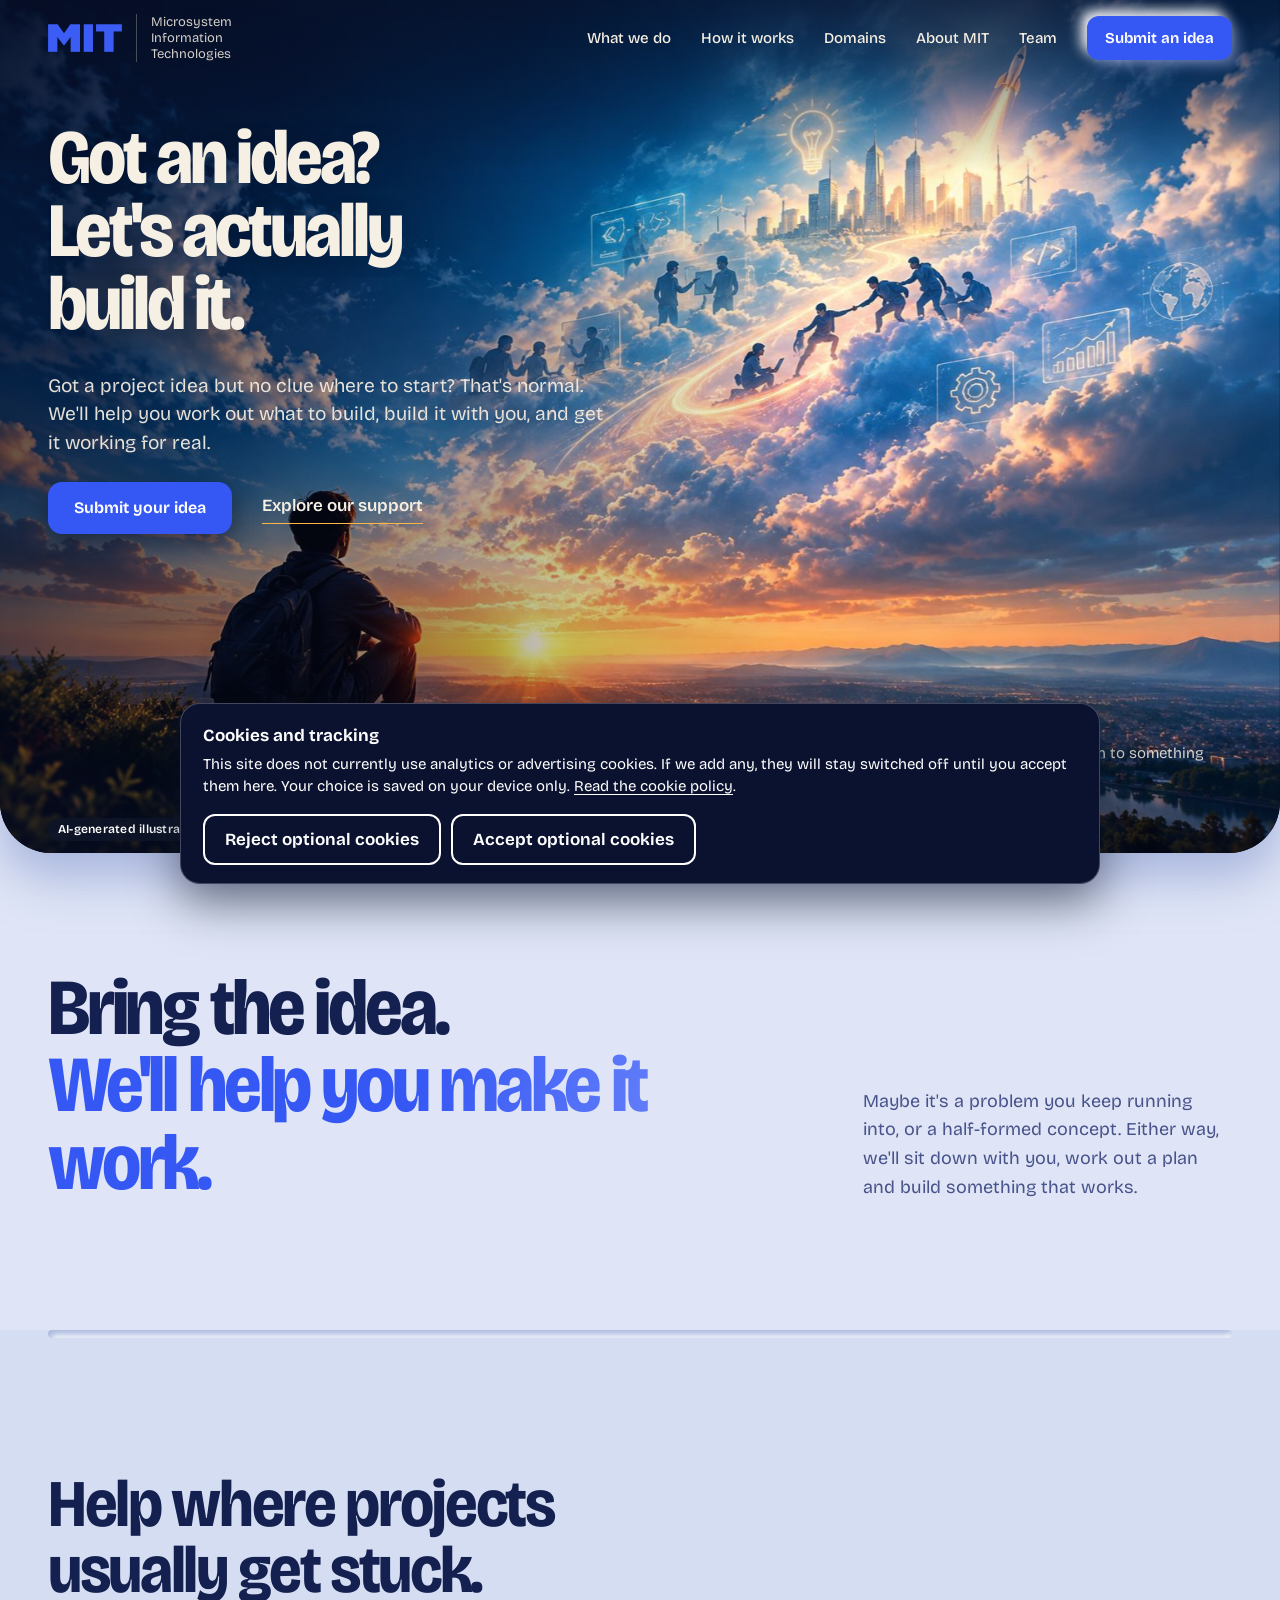
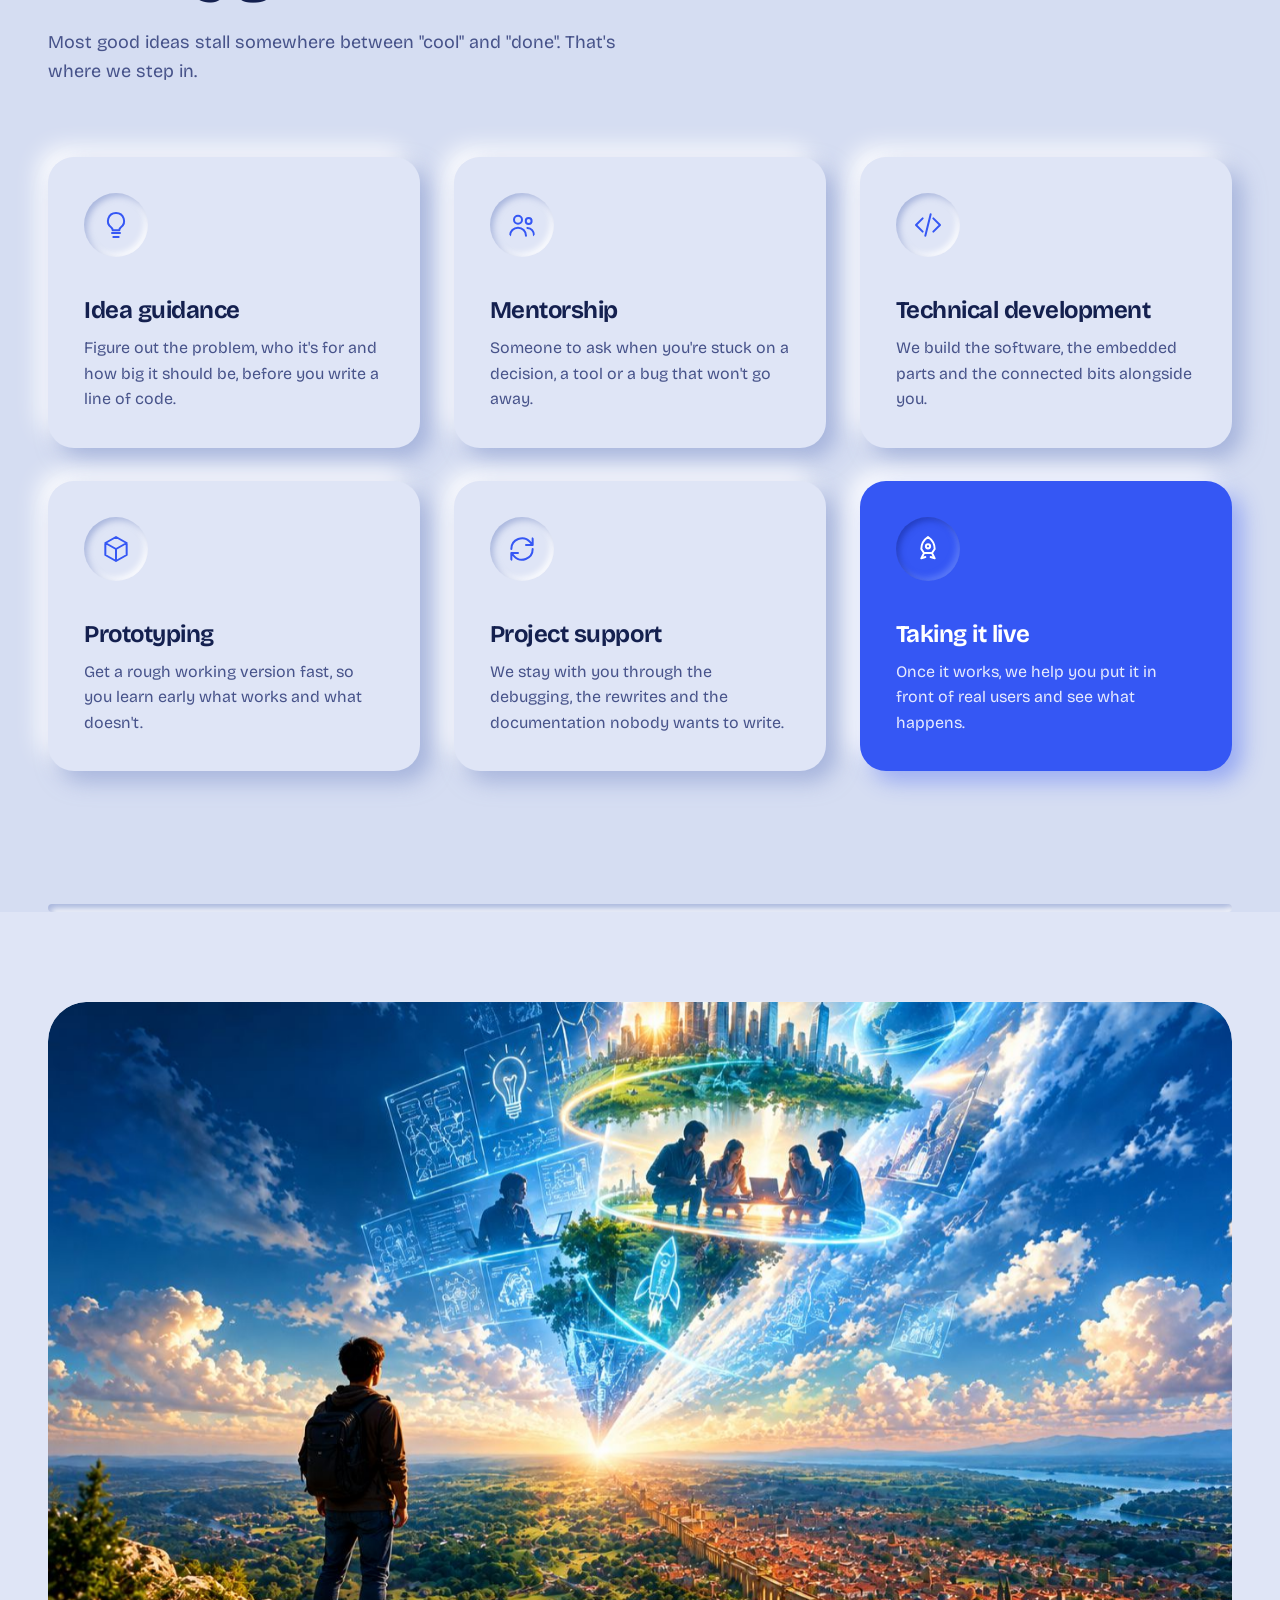
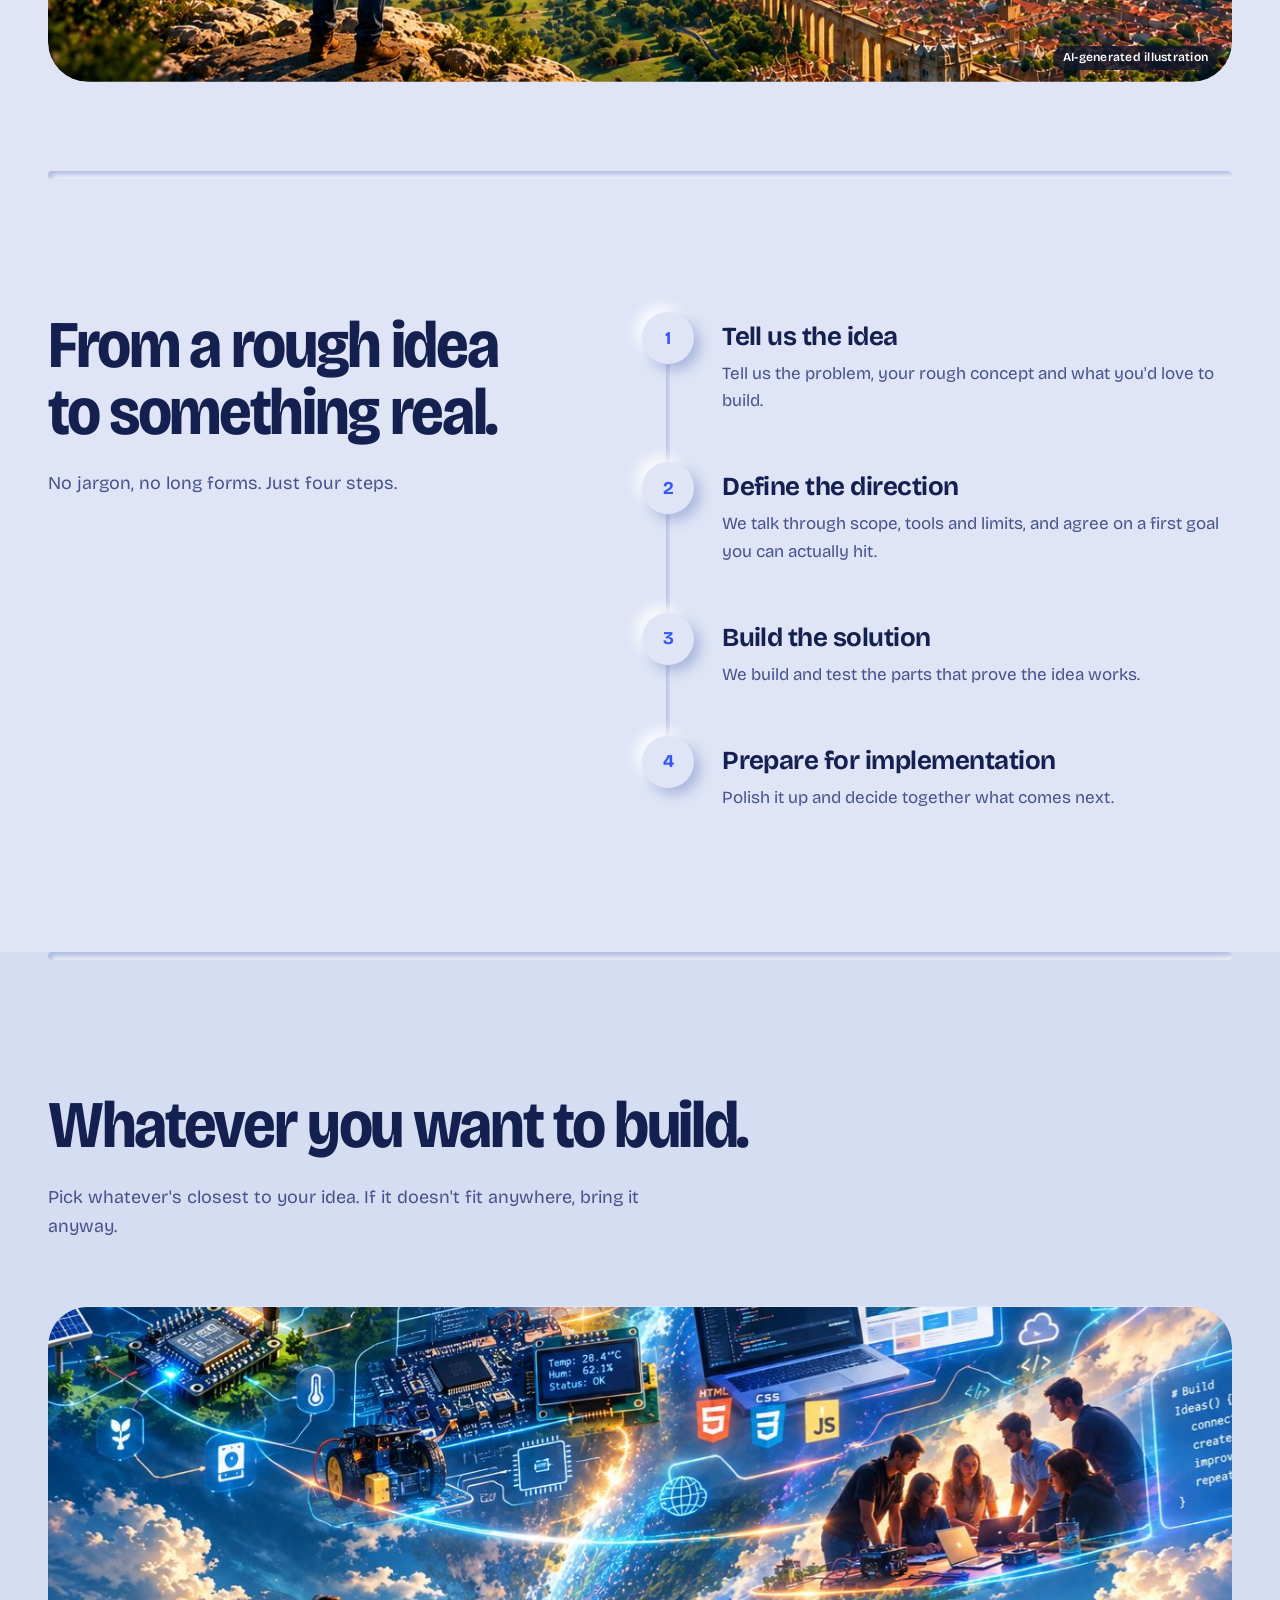
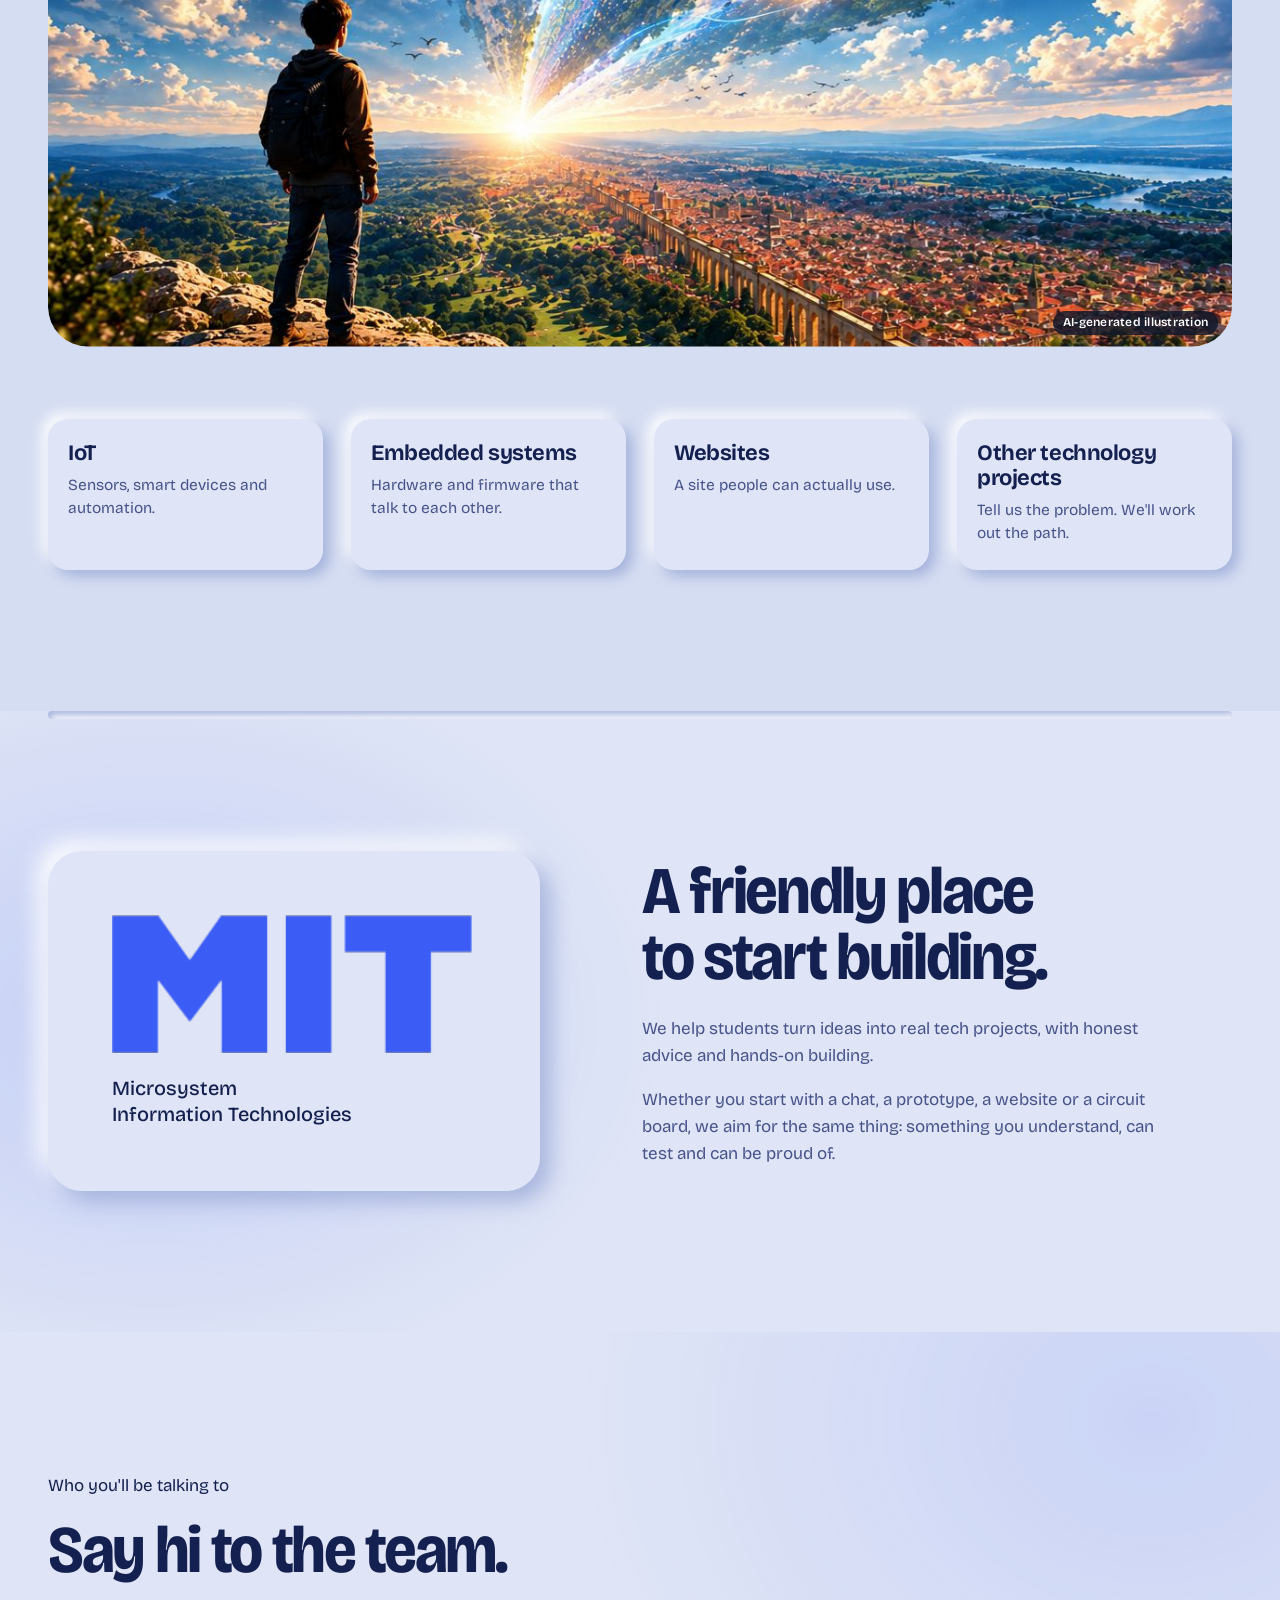
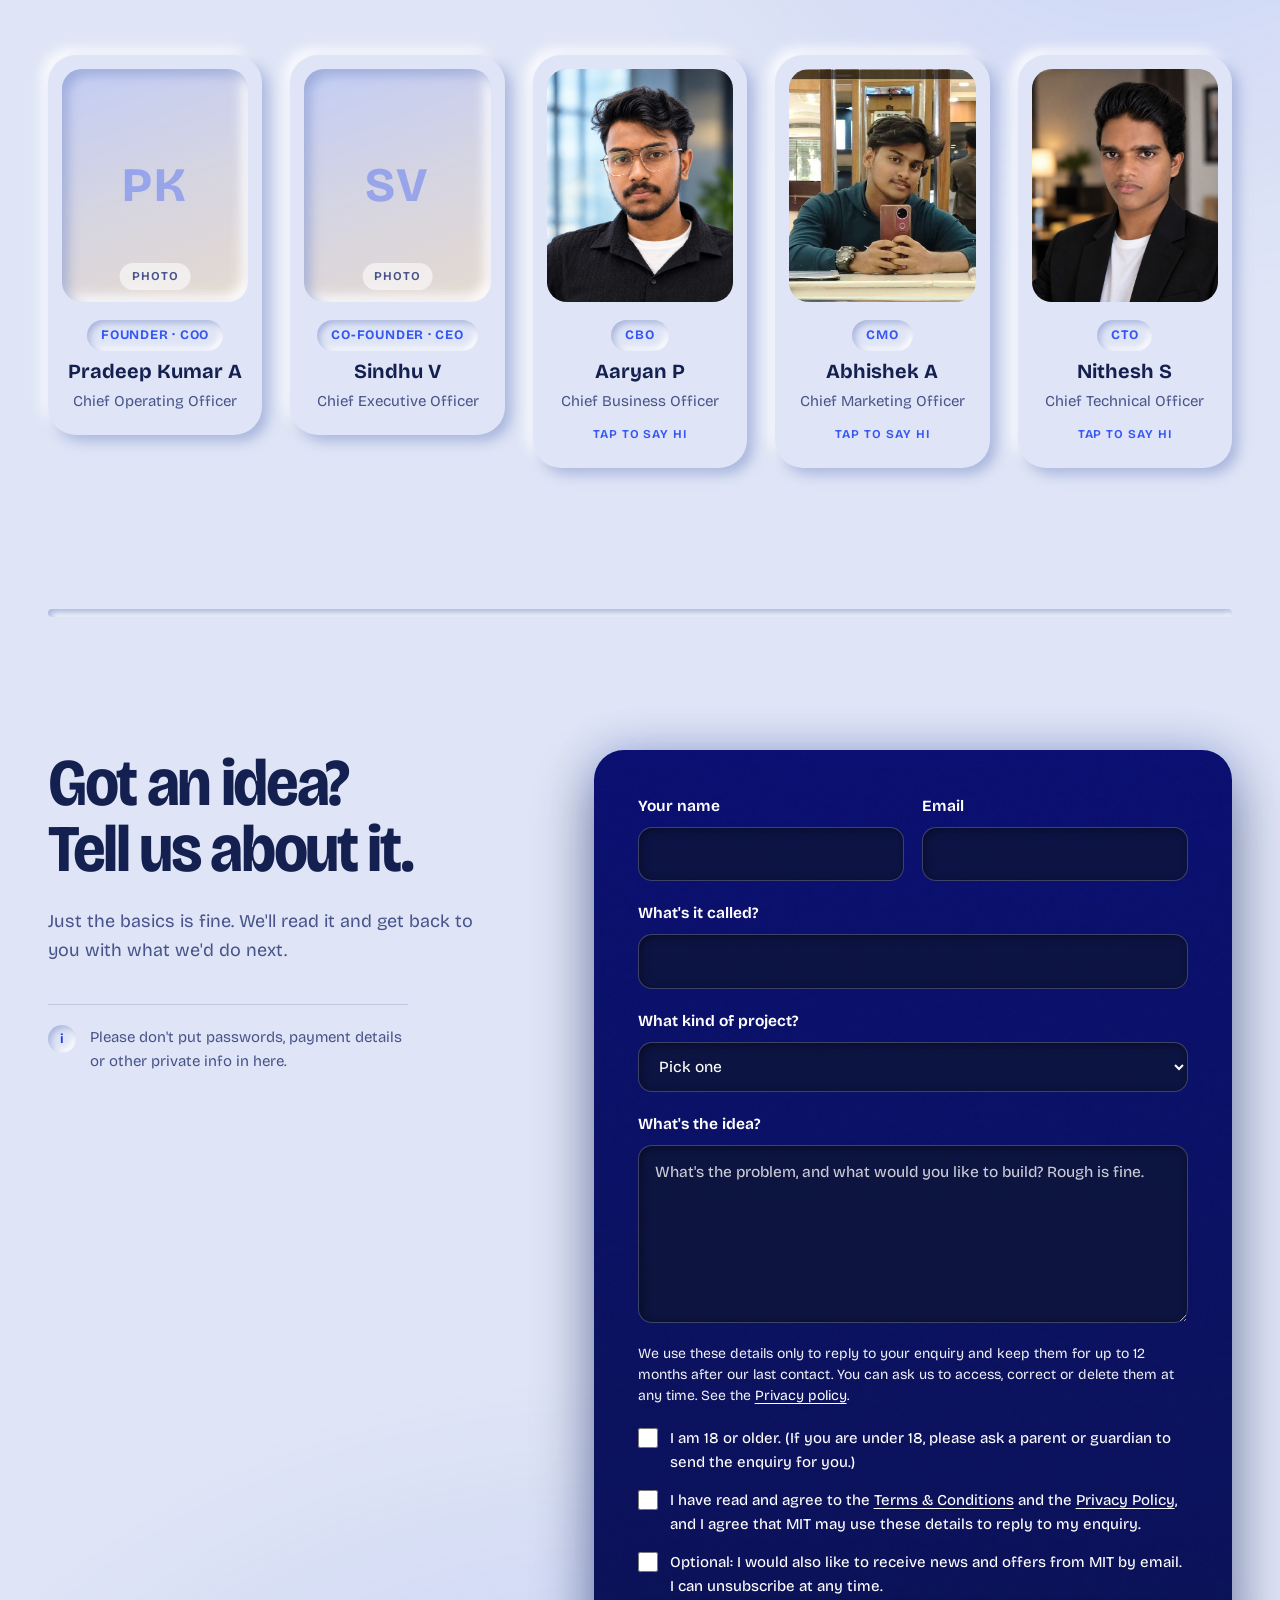
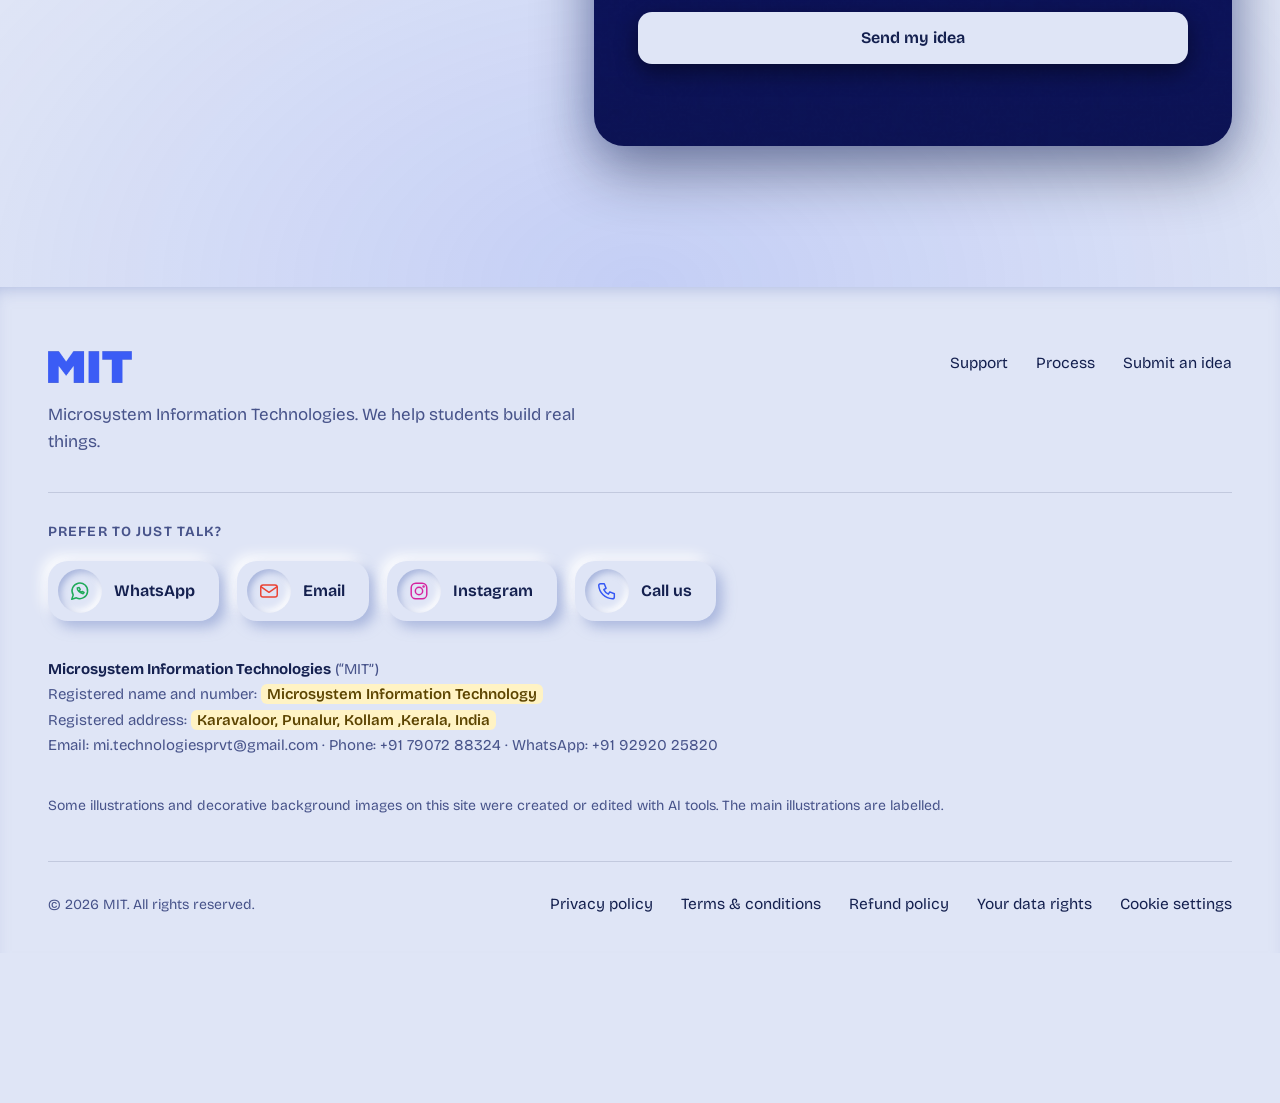
==== commit 7673eb51: "Add files via upload" ====
--- a/index.html
+++ b/index.html
@@ -389,8 +389,8 @@
 
       <address class="business-details">
         <strong>Microsystem Information Technologies</strong> (&ldquo;MIT&rdquo;)<br>
-        Registered name and number: <span class="todo">[add registered company name and registration number]</span><br>
-        Registered address: <span class="todo">[add registered office address, Kerala, India]</span><br>
+        Registered name and number: <span class="todo"> Microsystem Information Technology </span><br>
+        Registered address: <span class="todo"> Karavaloor, Punalur, Kollam ,Kerala, India </span><br>
         Email: <a href="mailto:mi.technologiesprvt@gmail.com">mi.technologiesprvt@gmail.com</a> &middot;
         Phone: <a href="tel:+917907288324">+91 79072 88324</a> &middot;
         WhatsApp: <a href="https://wa.me/919292025820">+91 92920 25820</a>
@@ -403,7 +403,6 @@
           <a href="privacy.html">Privacy policy</a>
           <a href="terms.html">Terms &amp; conditions</a>
           <a href="refund-policy.html">Refund policy</a>
-          <a href="subprocessors.html">Sub-processors</a>
           <a href="privacy.html#your-rights">Your data rights</a>
           <button type="button" class="link-button" data-cookie-settings>Cookie settings</button>
         </nav>
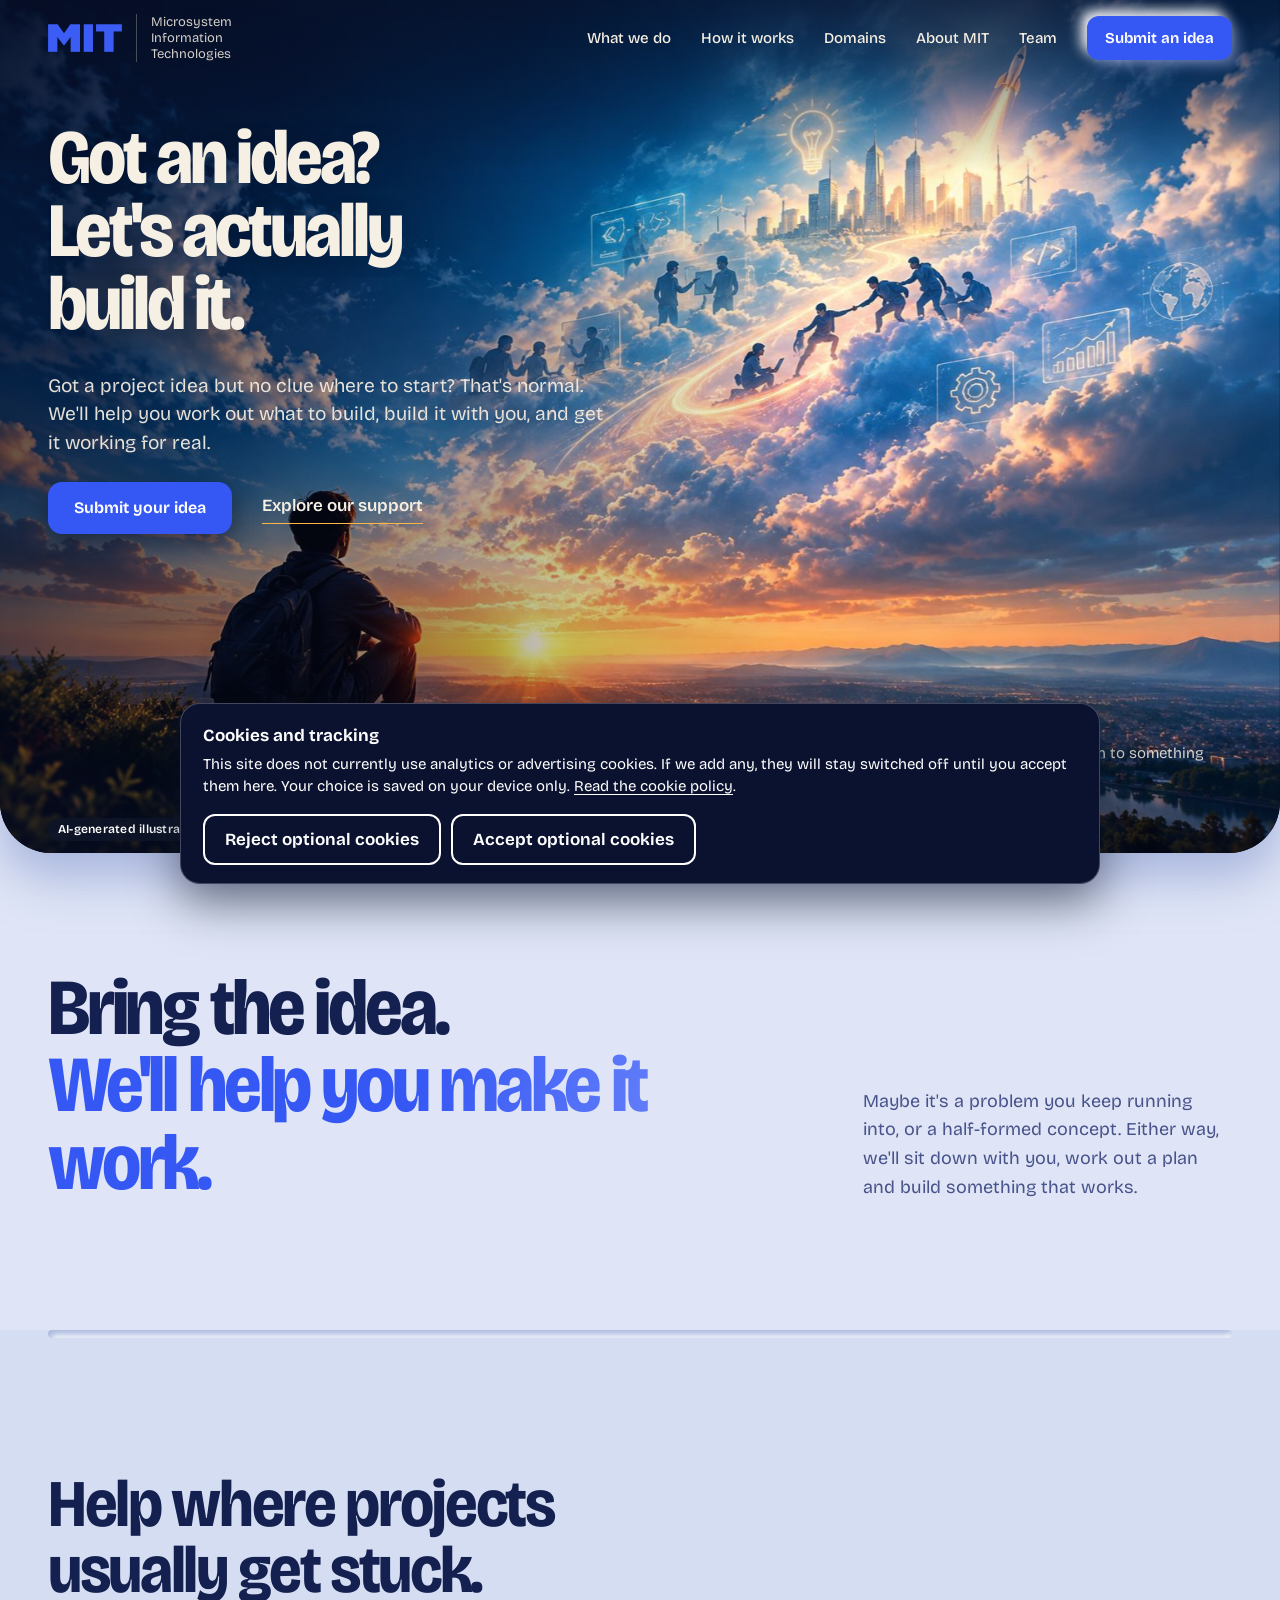
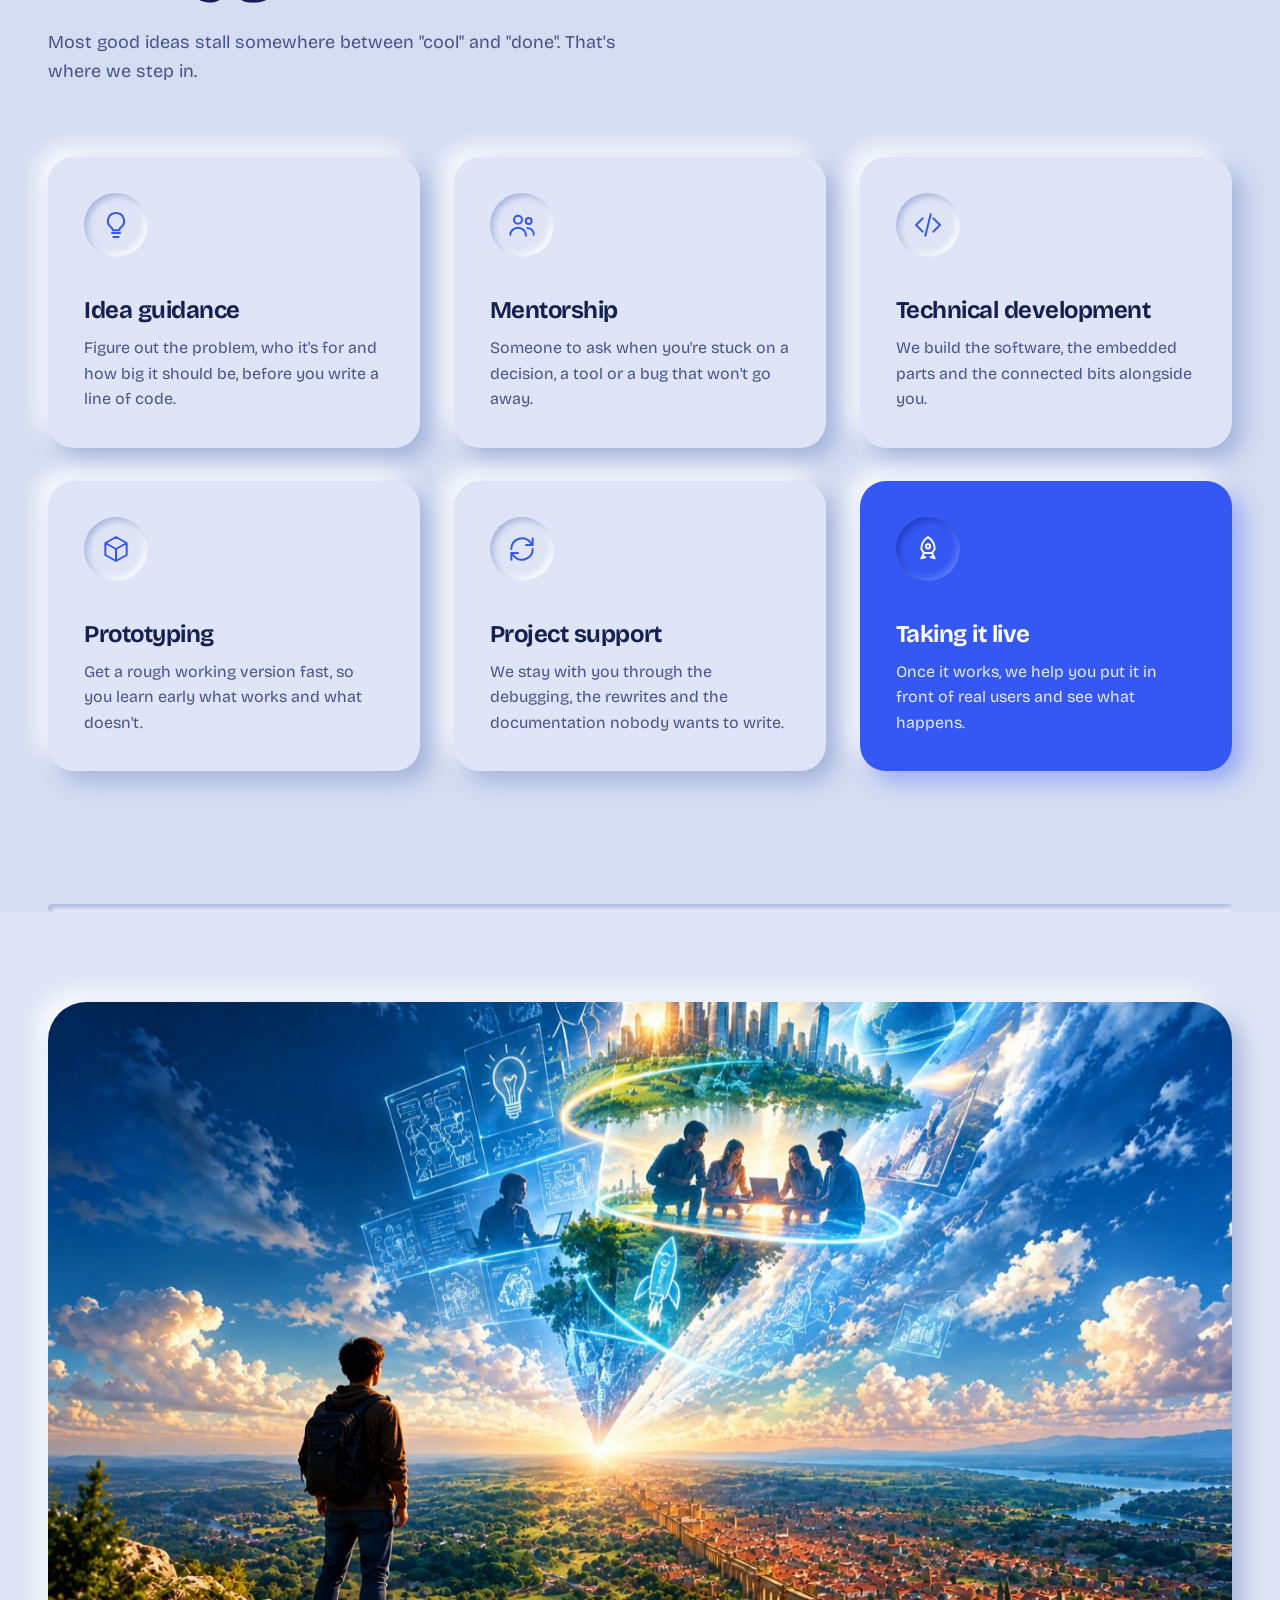
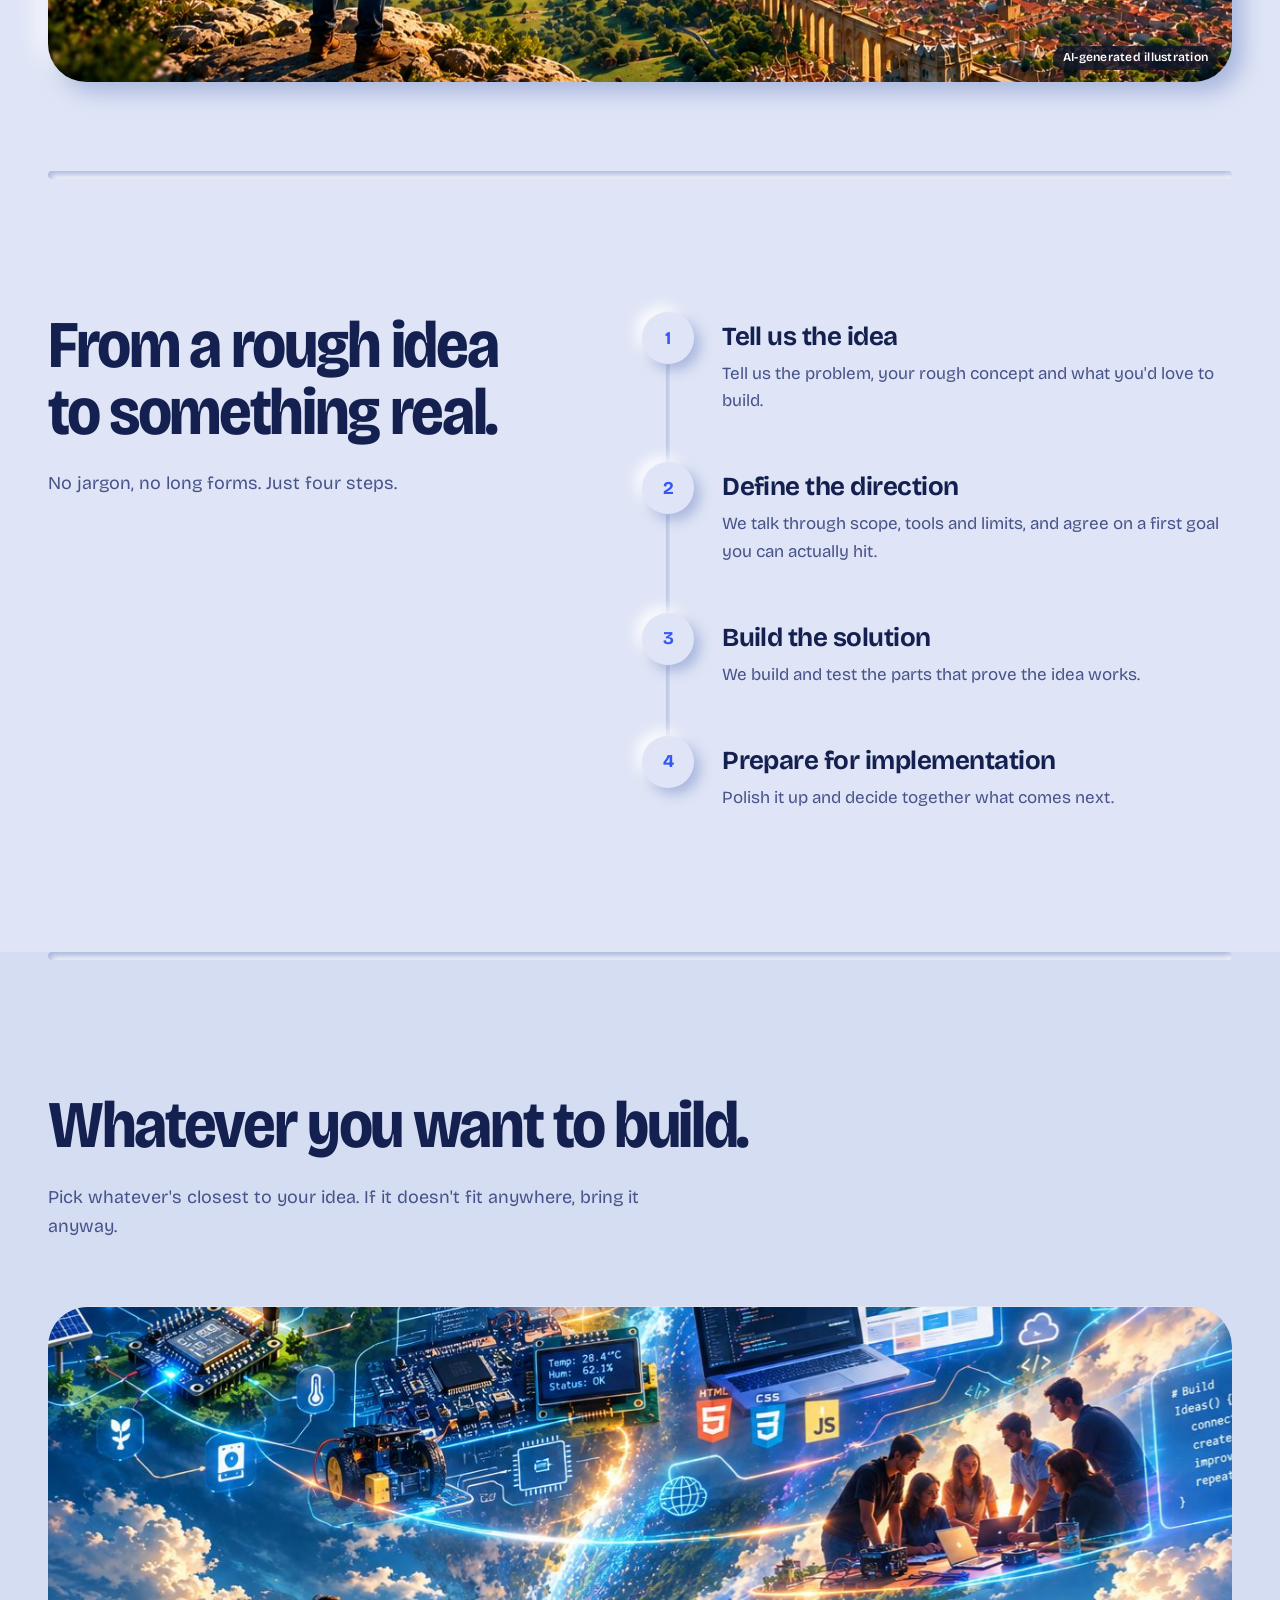
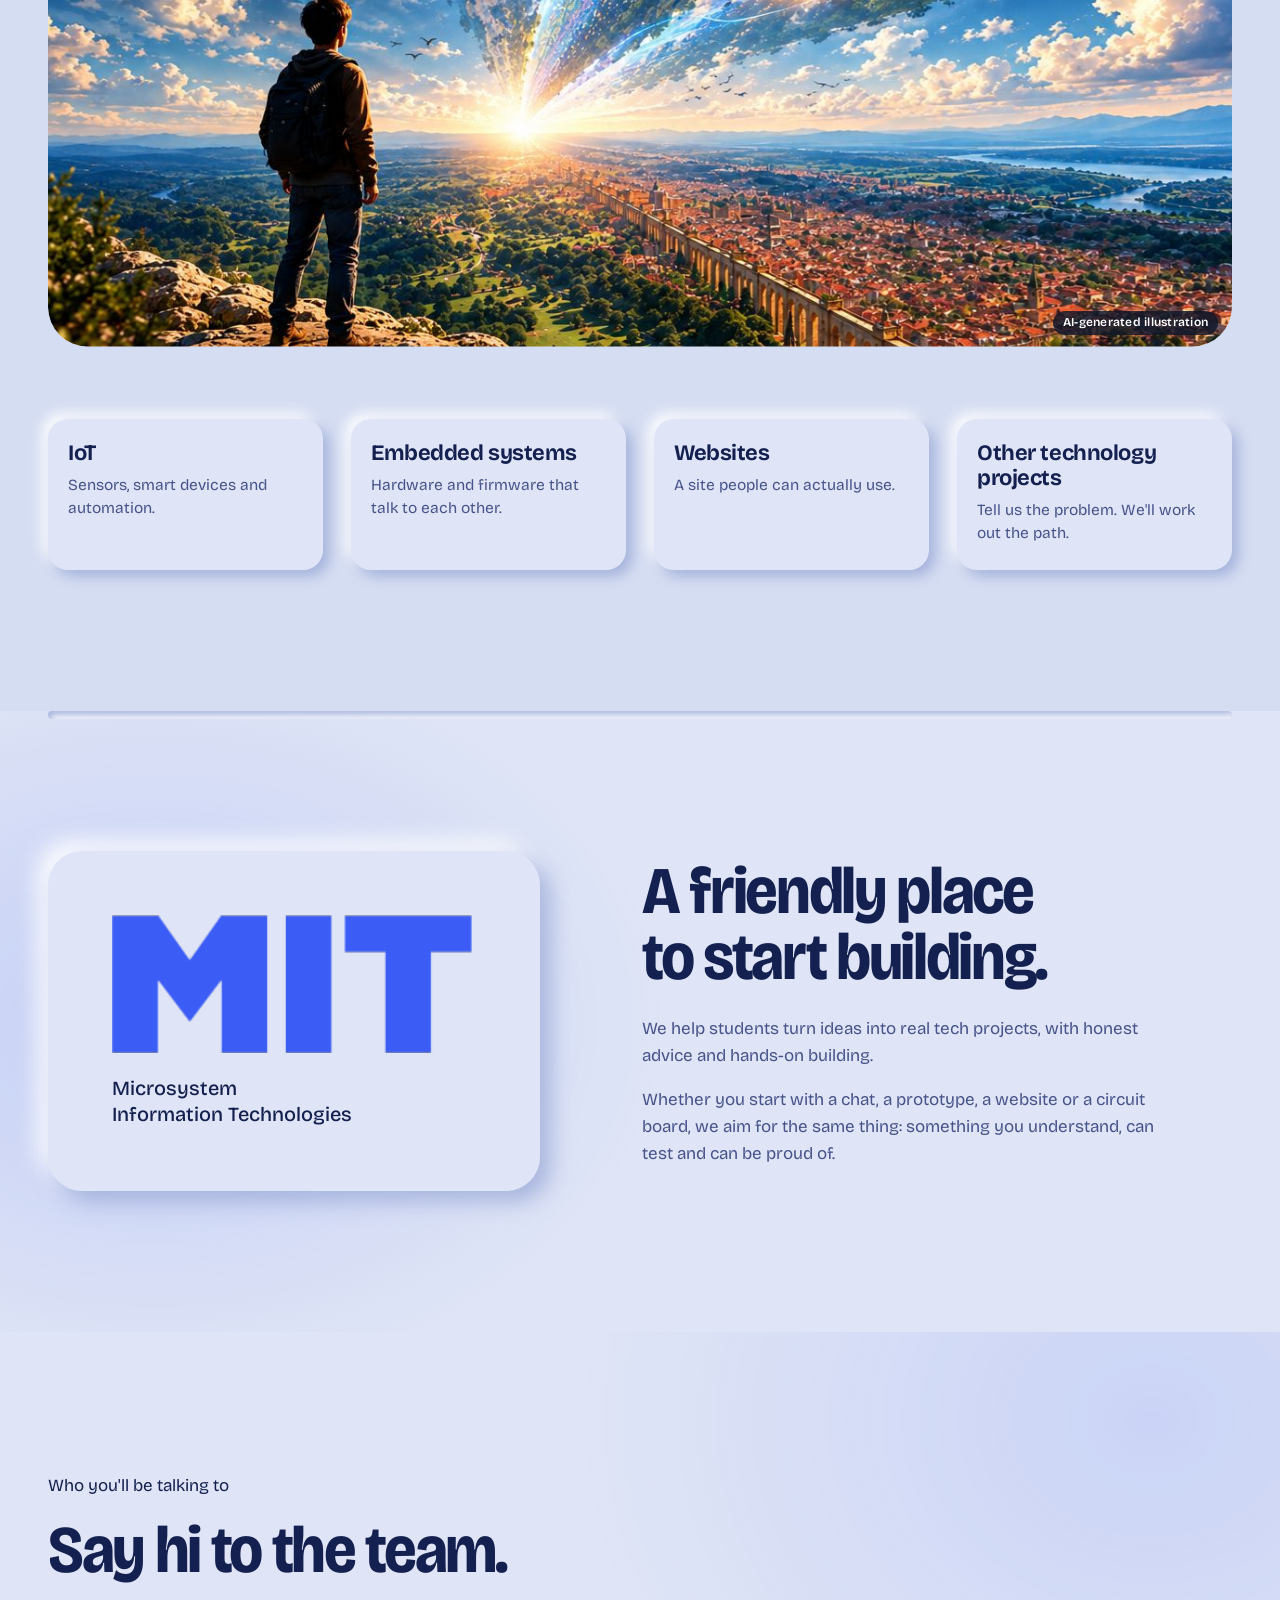
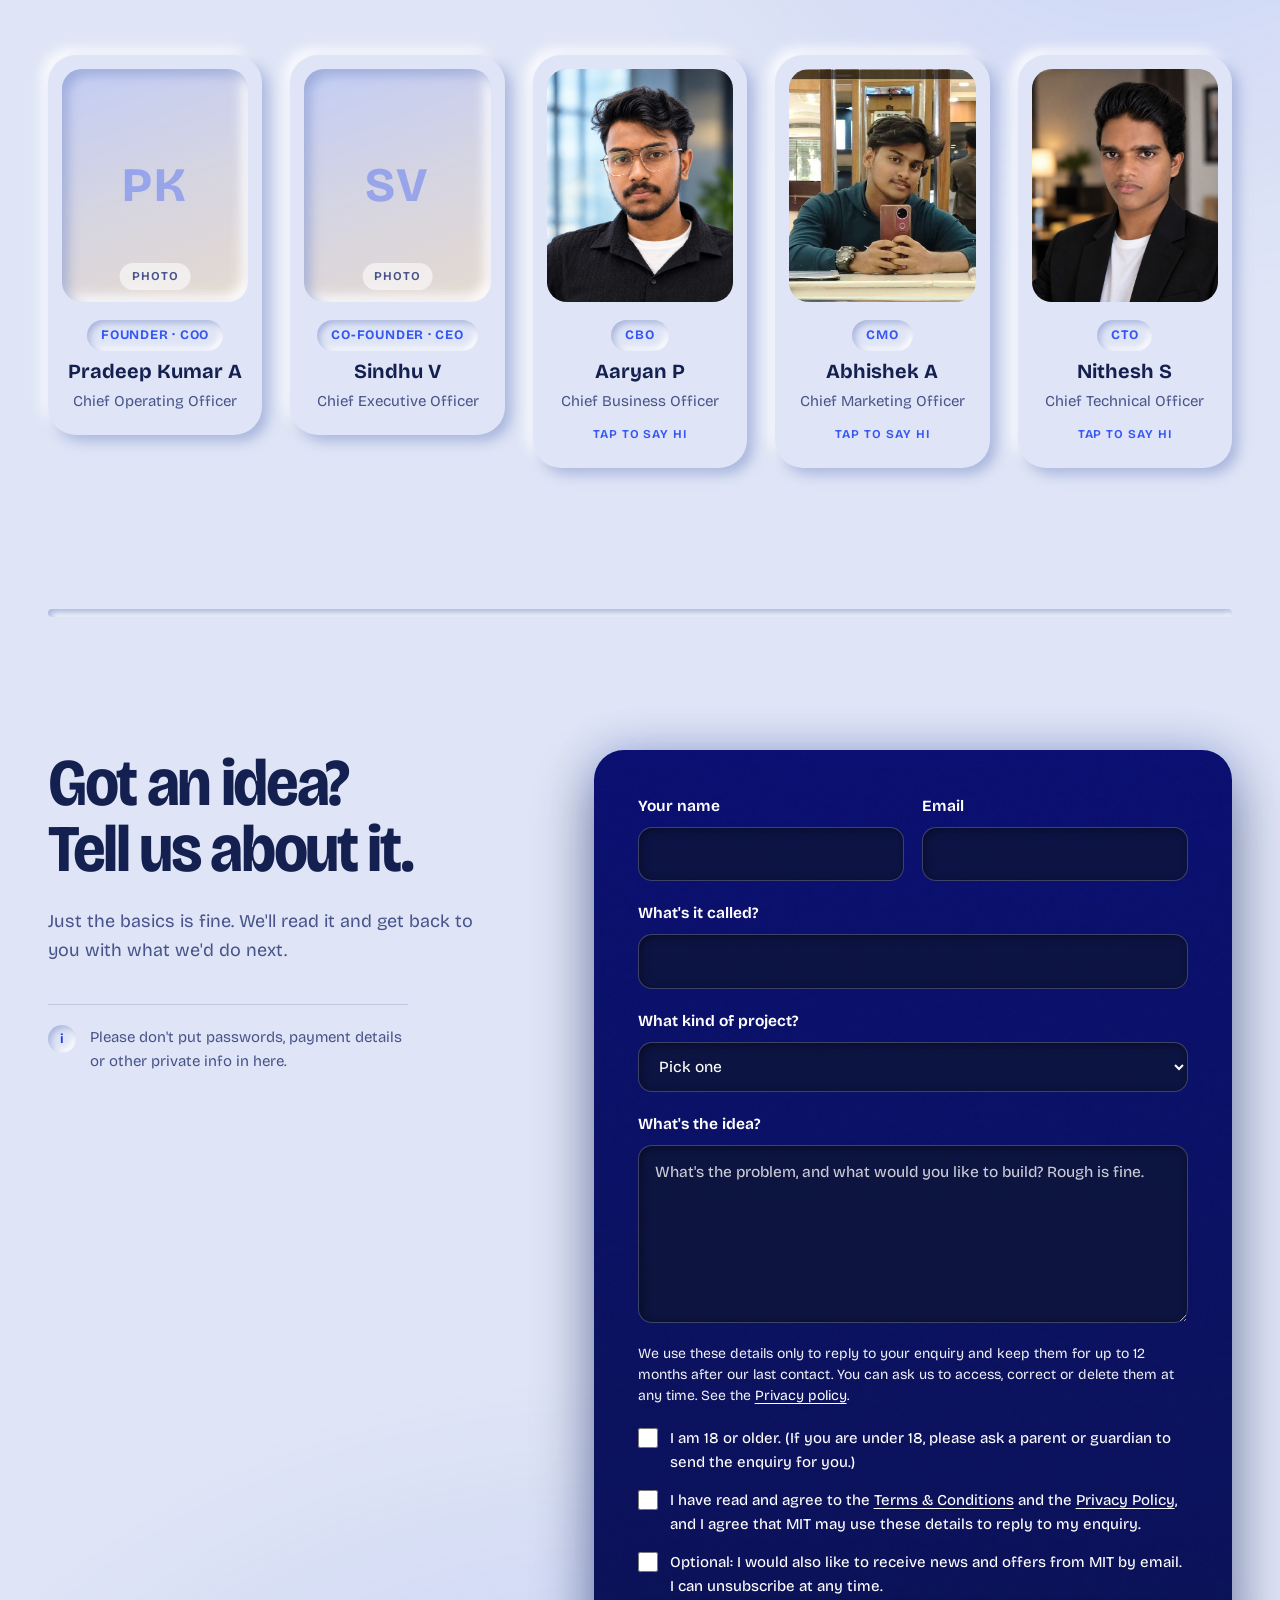
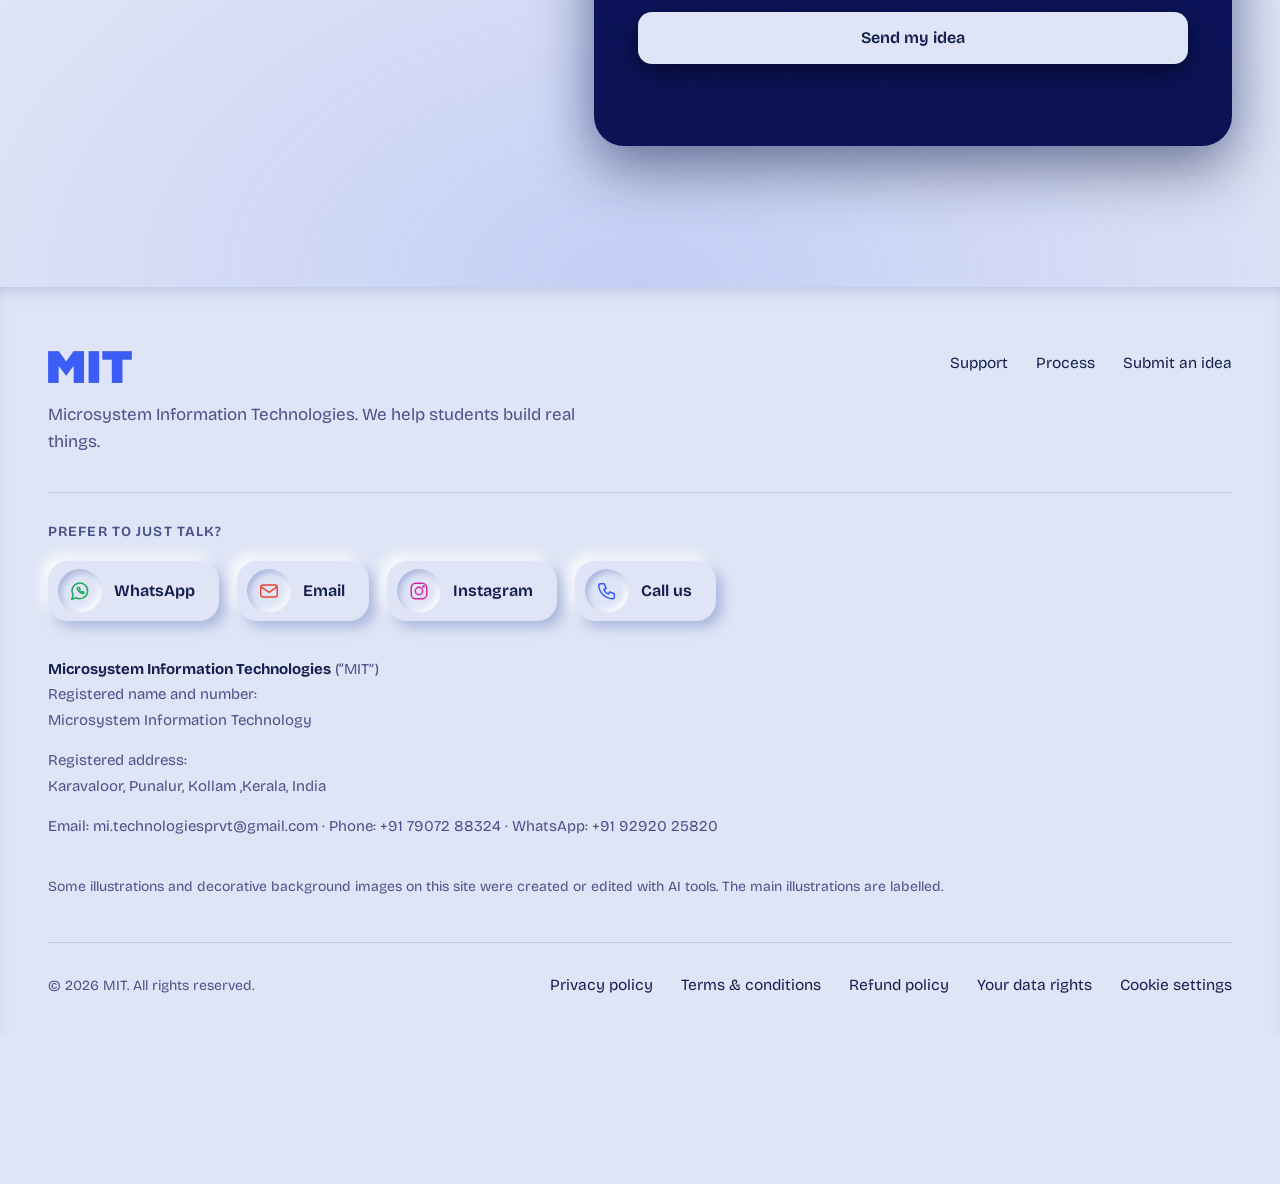
==== commit a6f4a8ad: "Add files via upload" ====
--- a/index.html
+++ b/index.html
@@ -389,8 +389,8 @@
 
       <address class="business-details">
         <strong>Microsystem Information Technologies</strong> (&ldquo;MIT&rdquo;)<br>
-        Registered name and number: <span class="todo"> Microsystem Information Technology </span><br>
-        Registered address: <span class="todo"> Karavaloor, Punalur, Kollam ,Kerala, India </span><br>
+        Registered name and number: <p> Microsystem Information Technology </p>
+        Registered address: <p> Karavaloor, Punalur, Kollam ,Kerala, India </p>
         Email: <a href="mailto:mi.technologiesprvt@gmail.com">mi.technologiesprvt@gmail.com</a> &middot;
         Phone: <a href="tel:+917907288324">+91 79072 88324</a> &middot;
         WhatsApp: <a href="https://wa.me/919292025820">+91 92920 25820</a>
